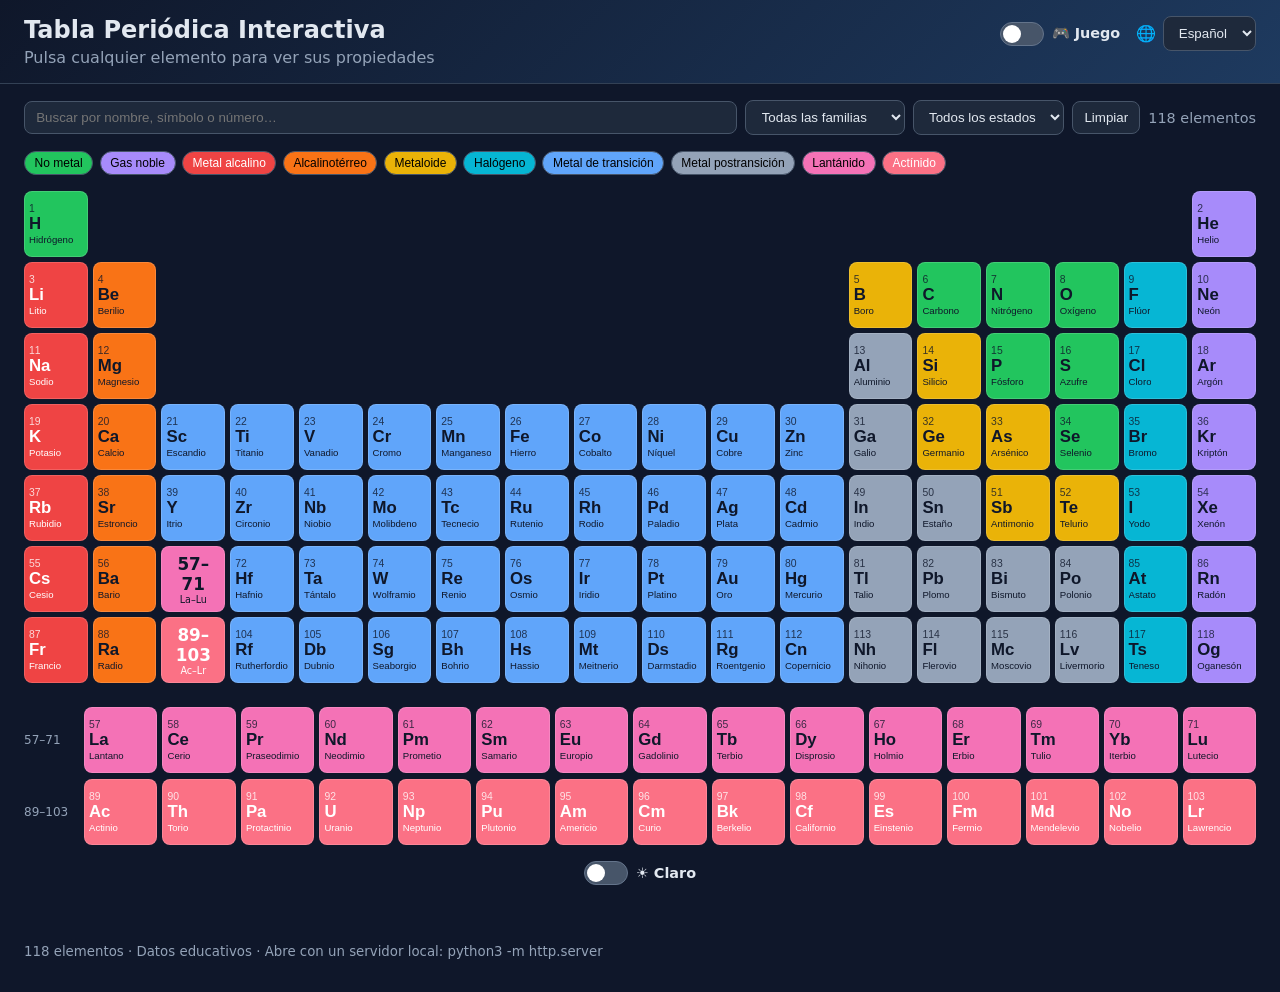
==== tabla-periodica-completa.html @ 47e5326b "feat: modo claro estilo Fisher, ficha de grupos 57-71/89-103 y comodines ocultos en juego" ====
<!DOCTYPE html>
<html lang="es">
<head>
  <meta charset="UTF-8" />
  <meta name="viewport" content="width=device-width, initial-scale=1.0" />
  <title data-i18n="title">Tabla Periódica Interactiva</title>
  <style>
:root {
  --fondo: #0f172a;
  --panel: #1e293b;
  --texto: #e2e8f0;
  --muted: #94a3b8;
  --acento: #38bdf8;
  --no-metal: #22c55e;
  --gas-noble: #a78bfa;
  --metal-alcalino: #ef4444;
  --alcalinoterreo: #f97316;
  --metaloide: #eab308;
  --halogeno: #06b6d4;
  --metal-transicion: #60a5fa;
  --metal-postransicion: #94a3b8;
  --lantanido: #f472b6;
  --actinido: #fb7185;
}
* { box-sizing: border-box; }
body {
  margin: 0; font-family: system-ui, -apple-system, Segoe UI, Roboto, sans-serif;
  background: var(--fondo); color: var(--texto); min-height: 100vh;
}
.topbar {
  display: flex; justify-content: space-between; align-items: flex-start;
  gap: 1rem; padding: 1rem 1.5rem;
  background: linear-gradient(135deg, #0f172a, #1e3a5f);
  border-bottom: 1px solid #334155; position: sticky; top: 0; z-index: 10;
}
.brand h1 { margin: 0; font-size: 1.5rem; }
.subtitle { margin: 0.25rem 0 0; color: var(--muted); }
.lang-wrap { display: flex; align-items: center; gap: 0.4rem; }
.lang-wrap select, .controls select, .controls input, .controls button {
  background: var(--panel); color: var(--texto);
  border: 1px solid #475569; border-radius: 8px; padding: 0.5rem 0.7rem;
}
.controls { display: flex; flex-wrap: wrap; gap: 0.5rem; padding: 1rem 1.5rem; align-items: center; }
.controls input { flex: 1; min-width: 200px; }
.controls button { cursor: pointer; }
.controls button:hover { border-color: var(--acento); }
.contador { color: var(--muted); font-size: 0.9rem; }
.leyenda { display: flex; flex-wrap: wrap; gap: 0.4rem; padding: 0 1.5rem; }
.chip {
  font-size: 0.75rem; padding: 0.25rem 0.6rem; border-radius: 999px;
  border: 1px solid #475569; cursor: pointer; background: var(--panel);
}
.chip.activo { outline: 2px solid var(--acento); }
main { padding: 1rem 1.5rem 2rem; }
.tabla {
  display: grid; grid-template-columns: repeat(18, minmax(52px, 1fr));
  gap: 5px; overflow-x: auto; padding-bottom: 0.5rem;
}
.elemento {
  border-radius: 8px; padding: 6px 4px; text-align: center; cursor: pointer;
  border: 1px solid rgba(255,255,255,0.15); min-height: 66px;
  display: flex; flex-direction: column; justify-content: center;
  transition: transform 0.12s, box-shadow 0.12s; color: #0f172a; font-weight: 600;
}
.elemento:hover, .elemento:focus { transform: scale(1.08); box-shadow: 0 0 0 2px var(--acento); z-index: 2; }
.elemento .num { font-size: 0.65rem; font-weight: 400; opacity: 0.8; }
.elemento .sim { font-size: 1.05rem; font-weight: 800; }
.elemento .nom { font-size: 0.6rem; font-weight: 500; white-space: nowrap; overflow: hidden; text-overflow: ellipsis; }
.elemento.seleccionado { outline: 3px solid #fff; }
.elemento.atenuado { opacity: 0.15; filter: grayscale(1); pointer-events: none; }
.fam-no-metal { background: var(--no-metal); }
.fam-gas-noble { background: var(--gas-noble); }
.fam-metal-alcalino { background: var(--metal-alcalino); color: #fff; }
.fam-alcalinoterreo { background: var(--alcalinoterreo); }
.fam-metaloide { background: var(--metaloide); }
.fam-halogeno { background: var(--halogeno); }
.fam-metal-transicion { background: var(--metal-transicion); }
.fam-metal-postransicion { background: var(--metal-postransicion); }
.fam-lantanido { background: var(--lantanido); }
.fam-actinido { background: var(--actinido); color: #fff; }
.bloque-f { margin-top: 1rem; display: grid; gap: 6px; }
.fila-f { display: flex; gap: 8px; align-items: stretch; }
.etiqueta-f { color: var(--muted); font-size: 0.75rem; width: 52px; display: flex; align-items: center; }
.fila-elementos { display: grid; grid-template-columns: repeat(15, minmax(52px, 1fr)); gap: 5px; flex: 1; }
.modal {
  position: fixed; inset: 0; background: rgba(2,6,23,0.7);
  display: flex; align-items: center; justify-content: center; padding: 1rem; z-index: 50;
}
.modal.oculto { display: none; }
.tarjeta-detalle {
  background: var(--panel); border: 1px solid #475569; border-radius: 16px;
  max-width: 480px; width: 100%; padding: 1.5rem; position: relative;
  animation: entrar 0.18s ease-out;
}
@keyframes entrar { from { transform: translateY(12px); opacity: 0; } }
.cerrar {
  position: absolute; top: 0.6rem; right: 0.6rem; background: transparent;
  border: none; color: var(--texto); font-size: 1.1rem; cursor: pointer;
}
.detalle-head { display: flex; gap: 1rem; align-items: center; }
.d-simbolo {
  font-size: 2.5rem; font-weight: 900; width: 90px; height: 90px;
  display: flex; align-items: center; justify-content: center;
  border-radius: 14px; background: var(--acento); color: #082f49;
}
.d-numero { color: var(--muted); }
.detalle-head h2 { margin: 0; }
.d-fam { margin: 0.2rem 0 0; color: var(--muted); font-size: 0.9rem; }
.detalle-lista { display: grid; grid-template-columns: 1fr 1fr; gap: 0.6rem; margin: 1rem 0 0; }
.detalle-lista > div { background: #0f172a; border-radius: 10px; padding: 0.6rem; }
.detalle-lista .ancho { grid-column: 1 / -1; }
.detalle-lista dt { font-size: 0.72rem; color: var(--muted); text-transform: uppercase; }
.detalle-lista dd { margin: 0.2rem 0 0; }
.d-cur { margin-top: 0.35rem; }
.d-wiki { display: inline-block; margin-top: 0.45rem; color: var(--acento); font-size: 0.9rem; }
footer { padding: 1rem 1.5rem 2rem; color: var(--muted); }
/* ===== MODO JUEGO ===== */
.oculto { display: none !important; }
.topbar-right { display: flex; align-items: center; gap: 1rem; }
.switch { display: inline-flex; align-items: center; gap: 0.5rem; cursor: pointer; user-select: none; }
.switch input { position: absolute; opacity: 0; width: 0; height: 0; }
.switch input:focus-visible + .slider { outline: 2px solid var(--acento); outline-offset: 2px; }
.slider { position: relative; width: 44px; height: 24px; border-radius: 999px; background: #475569; border: 1px solid #64748b; transition: background 0.2s; flex: none; }
.slider::before { content: ""; position: absolute; top: 2px; left: 2px; width: 18px; height: 18px; border-radius: 50%; background: #fff; transition: transform 0.2s; }
.switch input:checked + .slider { background: var(--acento); border-color: var(--acento); }
.switch input:checked + .slider::before { transform: translateX(20px); }
.switch-label { font-size: 0.9rem; font-weight: 600; }
.game-bar { display: flex; flex-wrap: wrap; gap: 0.6rem; align-items: center; padding: 0.7rem 1.5rem; background: #0b2540; border-bottom: 1px solid #334155; }
.game-bar button { background: var(--panel); color: var(--texto); border: 1px solid #475569; border-radius: 8px; padding: 0.5rem 0.8rem; cursor: pointer; }
.game-bar button:hover { border-color: var(--acento); }
.g-score { font-size: 0.9rem; background: var(--panel); border: 1px solid #334155; border-radius: 999px; padding: 0.25rem 0.7rem; }
body.game-on .controls, body.game-on .leyenda { display: none; }
.elemento.juego-oculto { background: var(--panel) !important; color: var(--muted) !important; border-style: dashed; }
.elemento.juego-oculto .sim { font-size: 1.3rem; color: var(--texto); }
.elemento.juego-oculto .nom { display: none; }
.elemento.acertada { outline: 3px solid #22c55e; }
.elemento.fallo { outline: 3px solid #ef4444; animation: shake 0.35s; }
@keyframes shake { 0%,100% { transform: translateX(0); } 25% { transform: translateX(-4px); } 75% { transform: translateX(4px); } }
.juego-zona { margin-top: 1rem; display: grid; gap: 0.6rem; }
.juego-pista { margin: 0; color: var(--texto); background: #0f172a; border-radius: 10px; padding: 0.6rem; font-size: 0.9rem; }
.juego-zona input { background: #0f172a; color: var(--texto); border: 1px solid #475569; border-radius: 8px; padding: 0.6rem 0.8rem; width: 100%; font-size: 1rem; }
.juego-zona input:focus { outline: 2px solid var(--acento); border-color: var(--acento); }
.juego-acciones { display: flex; gap: 0.5rem; }
.juego-acciones button { background: var(--acento); color: #082f49; font-weight: 700; border: none; border-radius: 8px; padding: 0.6rem 1rem; cursor: pointer; }
.juego-mensaje { margin: 0; min-height: 1.2em; font-size: 0.9rem; }
.juego-mensaje.ok { color: #22c55e; }
.juego-mensaje.ko { color: #ef4444; }
.grupo-zona { margin-top: 1rem; }
.grupo-zona button { background: var(--acento); color: #082f49; font-weight: 700; border: none; border-radius: 8px; padding: 0.6rem 1rem; cursor: pointer; width: 100%; }
/* ===== MODO CLARO (estilo Fisher) ===== */
.theme-row { display: flex; justify-content: center; padding: 1rem 0 0.5rem; }
body.light {
  --fondo: #f1f5f9;
  --panel: #ffffff;
  --texto: #0f172a;
  --muted: #64748b;
  --acento: #0284c7;
  --metal-alcalino: #dc2626;
  --actinido: #e11d48;
  --gas-noble: #8b5cf6;
}
body.light .topbar { background: linear-gradient(135deg, #ffffff, #e0f2fe); border-bottom-color: #cbd5e1; }
body.light .lang-wrap select, body.light .controls select, body.light .controls input, body.light .controls button { background: #fff; color: var(--texto); border-color: #cbd5e1; }
body.light .chip { background: #fff; border-color: #cbd5e1; color: var(--texto); }
body.light .elemento { border-color: rgba(15,23,42,0.2); }
body.light .elemento.seleccionado { outline-color: var(--acento); }
body.light .elemento.atenuado { opacity: 0.2; }
body.light .modal { background: rgba(15,23,42,0.45); }
body.light .tarjeta-detalle { background: #fff; border-color: #cbd5e1; }
body.light .cerrar { color: var(--texto); }
body.light .detalle-lista > div { background: #f8fafc; }
body.light .game-bar { background: #e0f2fe; border-bottom-color: #cbd5e1; }
body.light .game-bar button { background: #fff; color: var(--texto); border-color: #cbd5e1; }
body.light .g-score { background: #fff; border-color: #cbd5e1; }
body.light .juego-pista, body.light .juego-zona input { background: #f8fafc; color: var(--texto); border-color: #cbd5e1; }
body.light .elemento.juego-oculto { background: #fff !important; }
body.light .juego-acciones button, body.light .grupo-zona button { color: #fff; }
body.light footer { color: var(--muted); }
@media (max-width: 900px) {
  .tabla { grid-template-columns: repeat(18, 56px); }
  .fila-elementos { grid-template-columns: repeat(15, 56px); overflow-x: auto; }
  .detalle-lista { grid-template-columns: 1fr; }
}

</style>
</head>
<body>
  <header class="topbar">
    <div class="brand">
      <h1 data-i18n="title">Tabla Periódica Interactiva</h1>
      <p class="subtitle" data-i18n="subtitle">Pulsa cualquier elemento para ver sus propiedades</p>
    </div>
    <div class="topbar-right">
      <label class="switch">
        <input type="checkbox" id="modoJuego" aria-label="Modo juego / Game mode" />
        <span class="slider" aria-hidden="true"></span>
        <span class="switch-label" data-i18n="game">🎮 Juego</span>
      </label>
      <div class="lang-wrap">
        <label for="lang">🌐</label>
        <select id="lang" aria-label="Idioma / Language">
          <option value="es">Español</option>
          <option value="en">English</option>
        </select>
      </div>
    </div>
  </header>

  <section class="controls">
    <input id="buscador" type="search" data-i18n-ph="search" placeholder="Buscar por nombre, símbolo o número…" autocomplete="off" />
    <select id="filtroFamilia" aria-label="Familia"></select>
    <select id="filtroEstado" aria-label="Estado"></select>
    <button id="limpiar" data-i18n="clear">Limpiar</button>
    <span id="contador" class="contador"></span>
  </section>

  <section id="gameBar" class="game-bar oculto" aria-live="polite">
    <span id="gScore" class="g-score"></span>
    <span id="gIntentos" class="g-score"></span>
    <span id="gPrecision" class="g-score"></span>
    <button id="reiniciarJuego" data-i18n="restart">Reiniciar</button>
    <button id="revelarTodo" data-i18n="giveUp">Rendirse</button>
  </section>

  <section class="leyenda" id="leyenda"></section>

  <main>
    <div id="tabla" class="tabla" role="grid" aria-label="Tabla periódica"></div>
    <div class="bloque-f">
      <div class="fila-f"><span class="etiqueta-f">57–71</span><div id="lantanidos" class="fila-elementos"></div></div>
      <div class="fila-f"><span class="etiqueta-f">89–103</span><div id="actinidos" class="fila-elementos"></div></div>
    </div>
    <div class="theme-row">
      <label class="switch">
        <input type="checkbox" id="temaClaro" aria-label="Tema claro / Light theme" />
        <span class="slider" aria-hidden="true"></span>
        <span class="switch-label" data-i18n="theme">☀️ Claro</span>
      </label>
    </div>
  </main>

  <div id="modal" class="modal oculto" role="dialog" aria-modal="true">
    <div class="tarjeta-detalle">
      <button id="cerrar" class="cerrar" aria-label="Cerrar">✕</button>
      <div class="detalle-head">
        <div id="dSimbolo" class="d-simbolo">H</div>
        <div>
          <div id="dNumero" class="d-numero">1</div>
          <h2 id="dNombre">Hidrógeno</h2>
          <p id="dFamilia" class="d-fam">No metal</p>
        </div>
      </div>
      <dl class="detalle-lista" id="detalleLista">
        <div><dt data-i18n="masa">Masa atómica</dt><dd id="dMasa"></dd></div>
        <div><dt data-i18n="estado">Estado</dt><dd id="dEstado"></dd></div>
        <div><dt data-i18n="grupo">Grupo / Periodo</dt><dd id="dGrupo"></dd></div>
        <div class="ancho"><dt>💡 <span data-i18n="uso">Usos y curiosidades</span></dt><dd id="dUso"></dd><dd id="dCur" class="d-cur"></dd><a id="dWiki" class="d-wiki" target="_blank" rel="noopener">Wikipedia ↗</a></div>
      </dl>
      <div id="juegoZona" class="juego-zona oculto">
        <p id="juegoPista" class="juego-pista"></p>
        <input id="adivinanza" type="text" data-i18n-ph="guessPh" placeholder="Escribe símbolo o nombre…" autocomplete="off" />
        <div class="juego-acciones">
          <button id="comprobar" data-i18n="check">Comprobar</button>
        </div>
        <p id="mensajeJuego" class="juego-mensaje" aria-live="polite"></p>
      </div>
      <div id="grupoZona" class="grupo-zona oculto">
        <button id="verElementos" data-i18n="verElementos">Ver elementos ↓</button>
      </div>
    </div>
  </div>

  <footer>
    <small data-i18n="footer">118 elementos · Datos educativos · Abre con un servidor local: python3 -m http.server</small>
  </footer>

  <script>
const DATOS_EMBEBIDOS = [
  {
    "numero": 1,
    "simbolo": "H",
    "nombre_es": "Hidrógeno",
    "nombre_en": "Hydrogen",
    "masa": 1.008,
    "familia": "no-metal",
    "grupo": 1,
    "periodo": 1,
    "estado": "gas",
    "configuracion": "1s¹",
    "uso_es": "Combustible de cohetes y pilas de hidrógeno",
    "uso_en": "Rocket fuel and hydrogen batteries",
    "curiosidad_es": "El elemento más abundante del universo",
    "curiosidad_en": "The most abundant element in the universe"
  },
  {
    "numero": 2,
    "simbolo": "He",
    "nombre_es": "Helio",
    "nombre_en": "Helium",
    "masa": 4.0026,
    "familia": "gas-noble",
    "grupo": 18,
    "periodo": 1,
    "estado": "gas",
    "configuracion": "1s²",
    "uso_es": "Globos, resonancia magnética y refrigeración",
    "uso_en": "Balloons, MRI and cooling",
    "curiosidad_es": "No forma compuestos casi nunca y hace que la voz suene aguda",
    "curiosidad_en": "It almost never forms compounds and makes your voice squeaky"
  },
  {
    "numero": 3,
    "simbolo": "Li",
    "nombre_es": "Litio",
    "nombre_en": "Lithium",
    "masa": 6.94,
    "familia": "metal-alcalino",
    "grupo": 1,
    "periodo": 2,
    "estado": "solido",
    "configuracion": "[He] 2s¹",
    "uso_es": "Baterías recargables de móviles y portátiles",
    "uso_en": "Rechargeable batteries in phones and laptops",
    "curiosidad_es": "El metal más ligero: flota en aceite",
    "curiosidad_en": "The lightest metal: it floats in oil"
  },
  {
    "numero": 4,
    "simbolo": "Be",
    "nombre_es": "Berilio",
    "nombre_en": "Beryllium",
    "masa": 9.0122,
    "familia": "alcalinoterreo",
    "grupo": 2,
    "periodo": 2,
    "estado": "solido",
    "configuracion": "[He] 2s²",
    "uso_es": "Ventanas de rayos X y piezas aeroespaciales",
    "uso_en": "X-ray windows and aerospace parts",
    "curiosidad_es": "Es ligero pero muy rígido y tóxico",
    "curiosidad_en": "It is light but very stiff and toxic"
  },
  {
    "numero": 5,
    "simbolo": "B",
    "nombre_es": "Boro",
    "nombre_en": "Boron",
    "masa": 10.81,
    "familia": "metaloide",
    "grupo": 13,
    "periodo": 2,
    "estado": "solido",
    "configuracion": "[He] 2s² 2p¹",
    "uso_es": "Vidrio resistente al calor (pyrex) y detergentes",
    "uso_en": "Heat-resistant glass (pyrex) and detergents",
    "curiosidad_es": "Es esencial para las plantas en pequeñas dosis",
    "curiosidad_en": "It is essential for plants in small doses"
  },
  {
    "numero": 6,
    "simbolo": "C",
    "nombre_es": "Carbono",
    "nombre_en": "Carbon",
    "masa": 12.011,
    "familia": "no-metal",
    "grupo": 14,
    "periodo": 2,
    "estado": "solido",
    "configuracion": "[He] 2s² 2p²",
    "uso_es": "Base de la vida, diamantes y grafito",
    "uso_en": "Basis of life, diamonds and graphite",
    "curiosidad_es": "El diamante y el grafito son carbono puro",
    "curiosidad_en": "Diamond and graphite are pure carbon"
  },
  {
    "numero": 7,
    "simbolo": "N",
    "nombre_es": "Nitrógeno",
    "nombre_en": "Nitrogen",
    "masa": 14.007,
    "familia": "no-metal",
    "grupo": 15,
    "periodo": 2,
    "estado": "gas",
    "configuracion": "[He] 2s² 2p³",
    "uso_es": "Fertilizantes y atmósfera (78% del aire)",
    "uso_en": "Fertilizers and atmosphere (78% of air)",
    "curiosidad_es": "Los seres vivos lo necesitan para las proteínas",
    "curiosidad_en": "Living things need it for proteins"
  },
  {
    "numero": 8,
    "simbolo": "O",
    "nombre_es": "Oxígeno",
    "nombre_en": "Oxygen",
    "masa": 15.999,
    "familia": "no-metal",
    "grupo": 16,
    "periodo": 2,
    "estado": "gas",
    "configuracion": "[He] 2s² 2p⁴",
    "uso_es": "Respiración y hospitales",
    "uso_en": "Breathing and hospitals",
    "curiosidad_es": "Sin oxígeno no hay fuego ni respiración",
    "curiosidad_en": "Without oxygen there is no fire or breathing"
  },
  {
    "numero": 9,
    "simbolo": "F",
    "nombre_es": "Flúor",
    "nombre_en": "Fluorine",
    "masa": 18.998,
    "familia": "halogeno",
    "grupo": 17,
    "periodo": 2,
    "estado": "gas",
    "configuracion": "[He] 2s² 2p⁵",
    "uso_es": "Pasta de dientes y teflón",
    "uso_en": "Toothpaste and Teflon",
    "curiosidad_es": "El elemento más reactivo de todos",
    "curiosidad_en": "The most reactive element of all"
  },
  {
    "numero": 10,
    "simbolo": "Ne",
    "nombre_es": "Neón",
    "nombre_en": "Neon",
    "masa": 20.18,
    "familia": "gas-noble",
    "grupo": 18,
    "periodo": 2,
    "estado": "gas",
    "configuracion": "[He] 2s² 2p⁶",
    "uso_es": "Letreros luminosos de colores",
    "uso_en": "Colorful neon signs",
    "curiosidad_es": "Brilla rojo-anaranjado en tubos de descarga",
    "curiosidad_en": "It glows red-orange in discharge tubes"
  },
  {
    "numero": 11,
    "simbolo": "Na",
    "nombre_es": "Sodio",
    "nombre_en": "Sodium",
    "masa": 22.99,
    "familia": "metal-alcalino",
    "grupo": 1,
    "periodo": 3,
    "estado": "solido",
    "configuracion": "[Ne] 3s¹",
    "uso_es": "Sal de mesa y lámparas de calle",
    "uso_en": "Table salt and street lamps",
    "curiosidad_es": "Reacciona con violencia con el agua",
    "curiosidad_en": "It reacts violently with water"
  },
  {
    "numero": 12,
    "simbolo": "Mg",
    "nombre_es": "Magnesio",
    "nombre_en": "Magnesium",
    "masa": 24.305,
    "familia": "alcalinoterreo",
    "grupo": 2,
    "periodo": 3,
    "estado": "solido",
    "configuracion": "[Ne] 3s²",
    "uso_es": "Bengalas, bicicletas y clorofila",
    "uso_en": "Flares, bicycles and chlorophyll",
    "curiosidad_es": "Arde con una luz blanca muy brillante",
    "curiosidad_en": "It burns with a very bright white light"
  },
  {
    "numero": 13,
    "simbolo": "Al",
    "nombre_es": "Aluminio",
    "nombre_en": "Aluminium",
    "masa": 26.982,
    "familia": "metal-postransicion",
    "grupo": 13,
    "periodo": 3,
    "estado": "solido",
    "configuracion": "[Ne] 3s² 3p¹",
    "uso_es": "Latas, aviones y ventanas",
    "uso_en": "Cans, airplanes and windows",
    "curiosidad_es": "El metal más abundante en la corteza terrestre",
    "curiosidad_en": "The most abundant metal in Earth's crust"
  },
  {
    "numero": 14,
    "simbolo": "Si",
    "nombre_es": "Silicio",
    "nombre_en": "Silicon",
    "masa": 28.085,
    "familia": "metaloide",
    "grupo": 14,
    "periodo": 3,
    "estado": "solido",
    "configuracion": "[Ne] 3s² 3p²",
    "uso_es": "Chips, paneles solares y vidrio",
    "uso_en": "Chips, solar panels and glass",
    "curiosidad_es": "La arena de la playa es dióxido de silicio",
    "curiosidad_en": "Beach sand is silicon dioxide"
  },
  {
    "numero": 15,
    "simbolo": "P",
    "nombre_es": "Fósforo",
    "nombre_en": "Phosphorus",
    "masa": 30.974,
    "familia": "no-metal",
    "grupo": 15,
    "periodo": 3,
    "estado": "solido",
    "configuracion": "[Ne] 3s² 3p³",
    "uso_es": "Cerillas, fertilizantes y ADN",
    "uso_en": "Matches, fertilizers and DNA",
    "curiosidad_es": "Brilla en la oscuridad (fósforo blanco)",
    "curiosidad_en": "It glows in the dark (white phosphorus)"
  },
  {
    "numero": 16,
    "simbolo": "S",
    "nombre_es": "Azufre",
    "nombre_en": "Sulfur",
    "masa": 32.06,
    "familia": "no-metal",
    "grupo": 16,
    "periodo": 3,
    "estado": "solido",
    "configuracion": "[Ne] 3s² 3p⁴",
    "uso_es": "Pólvora, vulcanizar caucho",
    "uso_en": "Gunpowder, vulcanizing rubber",
    "curiosidad_es": "Huele a huevo podrido",
    "curiosidad_en": "It smells like rotten eggs"
  },
  {
    "numero": 17,
    "simbolo": "Cl",
    "nombre_es": "Cloro",
    "nombre_en": "Chlorine",
    "masa": 35.45,
    "familia": "halogeno",
    "grupo": 17,
    "periodo": 3,
    "estado": "gas",
    "configuracion": "[Ne] 3s² 3p⁵",
    "uso_es": "Desinfectar piscinas y agua potable",
    "uso_en": "Disinfecting pools and drinking water",
    "curiosidad_es": "Se usó como arma en la Primera Guerra Mundial",
    "curiosidad_en": "It was used as a weapon in WWI"
  },
  {
    "numero": 18,
    "simbolo": "Ar",
    "nombre_es": "Argón",
    "nombre_en": "Argon",
    "masa": 39.948,
    "familia": "gas-noble",
    "grupo": 18,
    "periodo": 3,
    "estado": "gas",
    "configuracion": "[Ne] 3s² 3p⁶",
    "uso_es": "Bombillas y soldadura",
    "uso_en": "Light bulbs and welding",
    "curiosidad_es": "El 1% del aire que respiras es argón",
    "curiosidad_en": "1% of the air you breathe is argon"
  },
  {
    "numero": 19,
    "simbolo": "K",
    "nombre_es": "Potasio",
    "nombre_en": "Potassium",
    "masa": 39.098,
    "familia": "metal-alcalino",
    "grupo": 1,
    "periodo": 4,
    "estado": "solido",
    "configuracion": "[Ar] 4s¹",
    "uso_es": "Fertilizantes y funcionamiento de nervios",
    "uso_en": "Fertilizers and nerve function",
    "curiosidad_es": "Tu cuerpo lo necesita para el corazón",
    "curiosidad_en": "Your body needs it for the heart"
  },
  {
    "numero": 20,
    "simbolo": "Ca",
    "nombre_es": "Calcio",
    "nombre_en": "Calcium",
    "masa": 40.078,
    "familia": "alcalinoterreo",
    "grupo": 2,
    "periodo": 4,
    "estado": "solido",
    "configuracion": "[Ar] 4s²",
    "uso_es": "Huesos, dientes y cemento",
    "uso_en": "Bones, teeth and cement",
    "curiosidad_es": "Tus huesos son sobre todo calcio",
    "curiosidad_en": "Your bones are mostly calcium"
  },
  {
    "numero": 21,
    "simbolo": "Sc",
    "nombre_es": "Escandio",
    "nombre_en": "Scandium",
    "masa": 44.956,
    "familia": "metal-transicion",
    "grupo": 3,
    "periodo": 4,
    "estado": "solido",
    "configuracion": "[Ar] 3d¹ 4s²",
    "uso_es": "Bicicletas y bates de béisbol",
    "uso_en": "Bicycles and baseball bats",
    "curiosidad_es": "Hace aleaciones muy ligeras y fuertes",
    "curiosidad_en": "It makes very light, strong alloys"
  },
  {
    "numero": 22,
    "simbolo": "Ti",
    "nombre_es": "Titanio",
    "nombre_en": "Titanium",
    "masa": 47.867,
    "familia": "metal-transicion",
    "grupo": 4,
    "periodo": 4,
    "estado": "solido",
    "configuracion": "[Ar] 3d² 4s²",
    "uso_es": "Aviones, implantes y prótesis",
    "uso_en": "Airplanes, implants and prostheses",
    "curiosidad_es": "Tan fuerte como el acero pero mucho más ligero",
    "curiosidad_en": "As strong as steel but much lighter"
  },
  {
    "numero": 23,
    "simbolo": "V",
    "nombre_es": "Vanadio",
    "nombre_en": "Vanadium",
    "masa": 50.942,
    "familia": "metal-transicion",
    "grupo": 5,
    "periodo": 4,
    "estado": "solido",
    "configuracion": "[Ar] 3d³ 4s²",
    "uso_es": "Herramientas y ejes de acero",
    "uso_en": "Tools and steel axles",
    "curiosidad_es": "Sus compuestos tienen muchos colores",
    "curiosidad_en": "Its compounds show many colors"
  },
  {
    "numero": 24,
    "simbolo": "Cr",
    "nombre_es": "Cromo",
    "nombre_en": "Chromium",
    "masa": 51.996,
    "familia": "metal-transicion",
    "grupo": 6,
    "periodo": 4,
    "estado": "solido",
    "configuracion": "[Ar] 3d⁵ 4s¹",
    "uso_es": "Acero inoxidable y cromados",
    "uso_en": "Stainless steel and chrome plating",
    "curiosidad_es": "Da el color rojo al rubí",
    "curiosidad_en": "It gives ruby its red color"
  },
  {
    "numero": 25,
    "simbolo": "Mn",
    "nombre_es": "Manganeso",
    "nombre_en": "Manganese",
    "masa": 54.938,
    "familia": "metal-transicion",
    "grupo": 7,
    "periodo": 4,
    "estado": "solido",
    "configuracion": "[Ar] 3d⁵ 4s²",
    "uso_es": "Acero y pilas alcalinas",
    "uso_en": "Steel and alkaline batteries",
    "curiosidad_es": "Esencial para fotosíntesis",
    "curiosidad_en": "Essential for photosynthesis"
  },
  {
    "numero": 26,
    "simbolo": "Fe",
    "nombre_es": "Hierro",
    "nombre_en": "Iron",
    "masa": 55.845,
    "familia": "metal-transicion",
    "grupo": 8,
    "periodo": 4,
    "estado": "solido",
    "configuracion": "[Ar] 3d⁶ 4s²",
    "uso_es": "Construcción, coches y sangre (hemoglobina)",
    "uso_en": "Construction, cars and blood (hemoglobin)",
    "curiosidad_es": "Tu sangre es roja por el hierro",
    "curiosidad_en": "Your blood is red because of iron"
  },
  {
    "numero": 27,
    "simbolo": "Co",
    "nombre_es": "Cobalto",
    "nombre_en": "Cobalt",
    "masa": 58.933,
    "familia": "metal-transicion",
    "grupo": 9,
    "periodo": 4,
    "estado": "solido",
    "configuracion": "[Ar] 3d⁷ 4s²",
    "uso_es": "Imanes, baterías y color azul",
    "uso_en": "Magnets, batteries and blue color",
    "curiosidad_es": "El vidrio azul contiene cobalto",
    "curiosidad_en": "Blue glass contains cobalt"
  },
  {
    "numero": 28,
    "simbolo": "Ni",
    "nombre_es": "Níquel",
    "nombre_en": "Nickel",
    "masa": 58.693,
    "familia": "metal-transicion",
    "grupo": 10,
    "periodo": 4,
    "estado": "solido",
    "configuracion": "[Ar] 3d⁸ 4s²",
    "uso_es": "Monedas y acero inoxidable",
    "uso_en": "Coins and stainless steel",
    "curiosidad_es": "Muchas monedas llevan níquel",
    "curiosidad_en": "Many coins contain nickel"
  },
  {
    "numero": 29,
    "simbolo": "Cu",
    "nombre_es": "Cobre",
    "nombre_en": "Copper",
    "masa": 63.546,
    "familia": "metal-transicion",
    "grupo": 11,
    "periodo": 4,
    "estado": "solido",
    "configuracion": "[Ar] 3d¹⁰ 4s¹",
    "uso_es": "Cables eléctricos y tuberías",
    "uso_en": "Electric wires and pipes",
    "curiosidad_es": "El mejor conductor doméstico de electricidad",
    "curiosidad_en": "The best household conductor of electricity"
  },
  {
    "numero": 30,
    "simbolo": "Zn",
    "nombre_es": "Zinc",
    "nombre_en": "Zinc",
    "masa": 65.38,
    "familia": "metal-transicion",
    "grupo": 12,
    "periodo": 4,
    "estado": "solido",
    "configuracion": "[Ar] 3d¹⁰ 4s²",
    "uso_es": "Galvanizar acero y cremas solares",
    "uso_en": "Galvanizing steel and sunscreens",
    "curiosidad_es": "Protege al hierro del óxido",
    "curiosidad_en": "It protects iron from rust"
  },
  {
    "numero": 31,
    "simbolo": "Ga",
    "nombre_es": "Galio",
    "nombre_en": "Gallium",
    "masa": 69.723,
    "familia": "metal-postransicion",
    "grupo": 13,
    "periodo": 4,
    "estado": "solido",
    "configuracion": "[Ar] 3d¹⁰ 4s² 4p¹",
    "uso_es": "LEDs y termómetros",
    "uso_en": "LEDs and thermometers",
    "curiosidad_es": "Se funde en tu mano (29,8 °C)",
    "curiosidad_en": "It melts in your hand (29.8 °C)"
  },
  {
    "numero": 32,
    "simbolo": "Ge",
    "nombre_es": "Germanio",
    "nombre_en": "Germanium",
    "masa": 72.63,
    "familia": "metaloide",
    "grupo": 14,
    "periodo": 4,
    "estado": "solido",
    "configuracion": "[Ar] 3d¹⁰ 4s² 4p²",
    "uso_es": "Fibra óptica y transistores",
    "uso_en": "Fiber optics and transistors",
    "curiosidad_es": "Clave en los primeros transistores",
    "curiosidad_en": "Key in the first transistors"
  },
  {
    "numero": 33,
    "simbolo": "As",
    "nombre_es": "Arsénico",
    "nombre_en": "Arsenic",
    "masa": 74.922,
    "familia": "metaloide",
    "grupo": 15,
    "periodo": 4,
    "estado": "solido",
    "configuracion": "[Ar] 3d¹⁰ 4s² 4p³",
    "uso_es": "Madera tratada y semiconductores",
    "uso_en": "Treated wood and semiconductors",
    "curiosidad_es": "Famoso veneno de novelas de misterio",
    "curiosidad_en": "Famous poison in mystery novels"
  },
  {
    "numero": 34,
    "simbolo": "Se",
    "nombre_es": "Selenio",
    "nombre_en": "Selenium",
    "masa": 78.971,
    "familia": "no-metal",
    "grupo": 16,
    "periodo": 4,
    "estado": "solido",
    "configuracion": "[Ar] 3d¹⁰ 4s² 4p⁴",
    "uso_es": "Paneles solares y champús",
    "uso_en": "Solar panels and shampoos",
    "curiosidad_es": "Conduce mejor con luz (fotoconductor)",
    "curiosidad_en": "It conducts better with light"
  },
  {
    "numero": 35,
    "simbolo": "Br",
    "nombre_es": "Bromo",
    "nombre_en": "Bromine",
    "masa": 79.904,
    "familia": "halogeno",
    "grupo": 17,
    "periodo": 4,
    "estado": "liquido",
    "configuracion": "[Ar] 3d¹⁰ 4s² 4p⁵",
    "uso_es": "Retardantes de llama y fotografía",
    "uso_en": "Flame retardants and photography",
    "curiosidad_es": "Uno de los dos elementos líquidos a temperatura ambiente",
    "curiosidad_en": "One of two liquid elements at room temperature"
  },
  {
    "numero": 36,
    "simbolo": "Kr",
    "nombre_es": "Kriptón",
    "nombre_en": "Krypton",
    "masa": 83.798,
    "familia": "gas-noble",
    "grupo": 18,
    "periodo": 4,
    "estado": "gas",
    "configuracion": "[Ar] 3d¹⁰ 4s² 4p⁶",
    "uso_es": "Focos fotográficos y láseres",
    "uso_en": "Photo flashes and lasers",
    "curiosidad_es": "Superman no es lo único con este nombre",
    "curiosidad_en": "Superman is not the only thing with this name"
  },
  {
    "numero": 37,
    "simbolo": "Rb",
    "nombre_es": "Rubidio",
    "nombre_en": "Rubidium",
    "masa": 85.468,
    "familia": "metal-alcalino",
    "grupo": 1,
    "periodo": 5,
    "estado": "solido",
    "configuracion": "[Kr] 5s¹",
    "uso_es": "Relojes atómicos e investigación",
    "uso_en": "Atomic clocks and research",
    "curiosidad_es": "Arde en contacto con el aire",
    "curiosidad_en": "It ignites in contact with air"
  },
  {
    "numero": 38,
    "simbolo": "Sr",
    "nombre_es": "Estroncio",
    "nombre_en": "Strontium",
    "masa": 87.62,
    "familia": "alcalinoterreo",
    "grupo": 2,
    "periodo": 5,
    "estado": "solido",
    "configuracion": "[Kr] 5s²",
    "uso_es": "Fuegos artificiales rojos",
    "uso_en": "Red fireworks",
    "curiosidad_es": "Da color rojo intenso a los fuegos artificiales",
    "curiosidad_en": "It gives fireworks an intense red color"
  },
  {
    "numero": 39,
    "simbolo": "Y",
    "nombre_es": "Itrio",
    "nombre_en": "Yttrium",
    "masa": 88.906,
    "familia": "metal-transicion",
    "grupo": 3,
    "periodo": 5,
    "estado": "solido",
    "configuracion": "[Kr] 4d¹ 5s²",
    "uso_es": "LEDs rojos y superconductores",
    "uso_en": "Red LEDs and superconductors",
    "curiosidad_es": "Las piedras YAG de láser lo contienen",
    "curiosidad_en": "Laser YAG crystals contain it"
  },
  {
    "numero": 40,
    "simbolo": "Zr",
    "nombre_es": "Circonio",
    "nombre_en": "Zirconium",
    "masa": 91.224,
    "familia": "metal-transicion",
    "grupo": 4,
    "periodo": 5,
    "estado": "solido",
    "configuracion": "[Kr] 4d² 5s²",
    "uso_es": "Joyas (circonita) y reactores",
    "uso_en": "Jewels (zirconia) and reactors",
    "curiosidad_es": "La circonita imita al diamante",
    "curiosidad_en": "Zirconia imitates diamond"
  },
  {
    "numero": 41,
    "simbolo": "Nb",
    "nombre_es": "Niobio",
    "nombre_en": "Niobium",
    "masa": 92.906,
    "familia": "metal-transicion",
    "grupo": 5,
    "periodo": 5,
    "estado": "solido",
    "configuracion": "[Kr] 4d⁴ 5s¹",
    "uso_es": "Imanes superconductores y joyería",
    "uso_en": "Superconducting magnets and jewelry",
    "curiosidad_es": "Se usa en aceleradores de partículas",
    "curiosidad_en": "Used in particle accelerators"
  },
  {
    "numero": 42,
    "simbolo": "Mo",
    "nombre_es": "Molibdeno",
    "nombre_en": "Molybdenum",
    "masa": 95.95,
    "familia": "metal-transicion",
    "grupo": 6,
    "periodo": 5,
    "estado": "solido",
    "configuracion": "[Kr] 4d⁵ 5s¹",
    "uso_es": "Acero resistente y enzimas",
    "uso_en": "Strong steel and enzymes",
    "curiosidad_es": "Las plantas lo necesitan para crecer",
    "curiosidad_en": "Plants need it to grow"
  },
  {
    "numero": 43,
    "simbolo": "Tc",
    "nombre_es": "Tecnecio",
    "nombre_en": "Technetium",
    "masa": 98,
    "familia": "metal-transicion",
    "grupo": 7,
    "periodo": 5,
    "estado": "solido",
    "configuracion": "[Kr] 4d⁵ 5s²",
    "uso_es": "Medicina nuclear (imágenes)",
    "uso_en": "Nuclear medicine (imaging)",
    "curiosidad_es": "Primer elemento creado artificialmente",
    "curiosidad_en": "First artificially made element"
  },
  {
    "numero": 44,
    "simbolo": "Ru",
    "nombre_es": "Rutenio",
    "nombre_en": "Ruthenium",
    "masa": 101.07,
    "familia": "metal-transicion",
    "grupo": 8,
    "periodo": 5,
    "estado": "solido",
    "configuracion": "[Kr] 4d⁷ 5s¹",
    "uso_es": "Contactos eléctricos y plumas",
    "uso_en": "Electric contacts and pens",
    "curiosidad_es": "Endurece el platino",
    "curiosidad_en": "It hardens platinum"
  },
  {
    "numero": 45,
    "simbolo": "Rh",
    "nombre_es": "Rodio",
    "nombre_en": "Rhodium",
    "masa": 102.91,
    "familia": "metal-transicion",
    "grupo": 9,
    "periodo": 5,
    "estado": "solido",
    "configuracion": "[Kr] 4d⁸ 5s¹",
    "uso_es": "Catalizadores de coches",
    "uso_en": "Car catalytic converters",
    "curiosidad_es": "Uno de los metales más caros",
    "curiosidad_en": "One of the most expensive metals"
  },
  {
    "numero": 46,
    "simbolo": "Pd",
    "nombre_es": "Paladio",
    "nombre_en": "Palladium",
    "masa": 106.42,
    "familia": "metal-transicion",
    "grupo": 10,
    "periodo": 5,
    "estado": "solido",
    "configuracion": "[Kr] 4d¹⁰",
    "uso_es": "Catalizadores y joyería",
    "uso_en": "Catalysts and jewelry",
    "curiosidad_es": "Absorbe mucho hidrógeno",
    "curiosidad_en": "It absorbs lots of hydrogen"
  },
  {
    "numero": 47,
    "simbolo": "Ag",
    "nombre_es": "Plata",
    "nombre_en": "Silver",
    "masa": 107.87,
    "familia": "metal-transicion",
    "grupo": 11,
    "periodo": 5,
    "estado": "solido",
    "configuracion": "[Kr] 4d¹⁰ 5s¹",
    "uso_es": "Joyas, monedas y fotografía",
    "uso_en": "Jewelry, coins and photography",
    "curiosidad_es": "El mejor conductor eléctrico conocido",
    "curiosidad_en": "The best known electric conductor"
  },
  {
    "numero": 48,
    "simbolo": "Cd",
    "nombre_es": "Cadmio",
    "nombre_en": "Cadmium",
    "masa": 112.41,
    "familia": "metal-transicion",
    "grupo": 12,
    "periodo": 5,
    "estado": "solido",
    "configuracion": "[Kr] 4d¹⁰ 5s²",
    "uso_es": "Pilas Ni-Cd y pigmentos",
    "uso_en": "Ni-Cd batteries and pigments",
    "curiosidad_es": "Tóxico: ya casi no se usa en juguetes",
    "curiosidad_en": "Toxic: barely used in toys now"
  },
  {
    "numero": 49,
    "simbolo": "In",
    "nombre_es": "Indio",
    "nombre_en": "Indium",
    "masa": 114.82,
    "familia": "metal-postransicion",
    "grupo": 13,
    "periodo": 5,
    "estado": "solido",
    "configuracion": "[Kr] 4d¹⁰ 5s² 5p¹",
    "uso_es": "Pantallas táctiles (ITO)",
    "uso_en": "Touch screens (ITO)",
    "curiosidad_es": "Tan blando que se corta con cuchillo",
    "curiosidad_en": "So soft it cuts with a knife"
  },
  {
    "numero": 50,
    "simbolo": "Sn",
    "nombre_es": "Estaño",
    "nombre_en": "Tin",
    "masa": 118.71,
    "familia": "metal-postransicion",
    "grupo": 14,
    "periodo": 5,
    "estado": "solido",
    "configuracion": "[Kr] 4d¹⁰ 5s² 5p²",
    "uso_es": "Latas de conserva y soldadura",
    "uso_en": "Cans and solder",
    "curiosidad_es": "La Edad del Bronce lo hizo famoso",
    "curiosidad_en": "The Bronze Age made it famous"
  },
  {
    "numero": 51,
    "simbolo": "Sb",
    "nombre_es": "Antimonio",
    "nombre_en": "Antimony",
    "masa": 121.76,
    "familia": "metaloide",
    "grupo": 15,
    "periodo": 5,
    "estado": "solido",
    "configuracion": "[Kr] 4d¹⁰ 5s² 5p³",
    "uso_es": "Cerillas y semiconductores",
    "uso_en": "Matches and semiconductors",
    "curiosidad_es": "Los egipcios lo usaban como maquillaje",
    "curiosidad_en": "Egyptians used it as makeup"
  },
  {
    "numero": 52,
    "simbolo": "Te",
    "nombre_es": "Telurio",
    "nombre_en": "Tellurium",
    "masa": 127.6,
    "familia": "metaloide",
    "grupo": 16,
    "periodo": 5,
    "estado": "solido",
    "configuracion": "[Kr] 4d¹⁰ 5s² 5p⁴",
    "uso_es": "Paneles solares y DVDs",
    "uso_en": "Solar panels and DVDs",
    "curiosidad_es": "Muy raro en la Tierra",
    "curiosidad_en": "Very rare on Earth"
  },
  {
    "numero": 53,
    "simbolo": "I",
    "nombre_es": "Yodo",
    "nombre_en": "Iodine",
    "masa": 126.9,
    "familia": "halogeno",
    "grupo": 17,
    "periodo": 5,
    "estado": "solido",
    "configuracion": "[Kr] 4d¹⁰ 5s² 5p⁵",
    "uso_es": "Desinfectante y tiroides",
    "uso_en": "Disinfectant and thyroid",
    "curiosidad_es": "Tu tiroides lo necesita",
    "curiosidad_en": "Your thyroid needs it"
  },
  {
    "numero": 54,
    "simbolo": "Xe",
    "nombre_es": "Xenón",
    "nombre_en": "Xenon",
    "masa": 131.29,
    "familia": "gas-noble",
    "grupo": 18,
    "periodo": 5,
    "estado": "gas",
    "configuracion": "[Kr] 4d¹⁰ 5s² 5p⁶",
    "uso_es": "Faros de coche y anestesia",
    "uso_en": "Car headlights and anesthesia",
    "curiosidad_es": "Se usa como anestésico",
    "curiosidad_en": "Used as an anesthetic"
  },
  {
    "numero": 55,
    "simbolo": "Cs",
    "nombre_es": "Cesio",
    "nombre_en": "Cesium",
    "masa": 132.91,
    "familia": "metal-alcalino",
    "grupo": 1,
    "periodo": 6,
    "estado": "solido",
    "configuracion": "[Xe] 6s¹",
    "uso_es": "Relojes atómicos",
    "uso_en": "Atomic clocks",
    "curiosidad_es": "Define el segundo oficial",
    "curiosidad_en": "It defines the official second"
  },
  {
    "numero": 56,
    "simbolo": "Ba",
    "nombre_es": "Bario",
    "nombre_en": "Barium",
    "masa": 137.33,
    "familia": "alcalinoterreo",
    "grupo": 2,
    "periodo": 6,
    "estado": "solido",
    "configuracion": "[Xe] 6s²",
    "uso_es": "Fuegos verdes y radiografías",
    "uso_en": "Green fireworks and X-rays",
    "curiosidad_es": "Da color verde a los fuegos artificiales",
    "curiosidad_en": "It gives fireworks green color"
  },
  {
    "numero": 57,
    "simbolo": "La",
    "nombre_es": "Lantano",
    "nombre_en": "Lanthanum",
    "masa": 138.91,
    "familia": "lantanido",
    "grupo": 3,
    "periodo": 6,
    "estado": "solido",
    "configuracion": "[Xe] 5d¹ 6s²",
    "uso_es": "Baterías híbridas y lentes",
    "uso_en": "Hybrid batteries and lenses",
    "curiosidad_es": "Presta su nombre a los lantánidos",
    "curiosidad_en": "It names the lanthanides"
  },
  {
    "numero": 58,
    "simbolo": "Ce",
    "nombre_es": "Cerio",
    "nombre_en": "Cerium",
    "masa": 140.12,
    "familia": "lantanido",
    "grupo": 3,
    "periodo": 6,
    "estado": "solido",
    "configuracion": "[Xe] 4f¹ 5d¹ 6s²",
    "uso_es": "Mecheros (piedras de encendedor)",
    "uso_en": "Lighters (flints)",
    "curiosidad_es": "El más abundante de las tierras raras",
    "curiosidad_en": "The most abundant rare earth"
  },
  {
    "numero": 59,
    "simbolo": "Pr",
    "nombre_es": "Praseodimio",
    "nombre_en": "Praseodymium",
    "masa": 140.91,
    "familia": "lantanido",
    "grupo": 3,
    "periodo": 6,
    "estado": "solido",
    "configuracion": "[Xe] 4f³ 6s²",
    "uso_es": "Imanes potentes y gafas",
    "uso_en": "Strong magnets and glasses",
    "curiosidad_es": "Forma imanes muy potentes con neodimio",
    "curiosidad_en": "Forms very strong magnets with neodymium"
  },
  {
    "numero": 60,
    "simbolo": "Nd",
    "nombre_es": "Neodimio",
    "nombre_en": "Neodymium",
    "masa": 144.24,
    "familia": "lantanido",
    "grupo": 3,
    "periodo": 6,
    "estado": "solido",
    "configuracion": "[Xe] 4f⁴ 6s²",
    "uso_es": "Imanes de auriculares y motores",
    "uso_en": "Headphone magnets and motors",
    "curiosidad_es": "Los imanes más fuertes del mundo",
    "curiosidad_en": "The strongest magnets in the world"
  },
  {
    "numero": 61,
    "simbolo": "Pm",
    "nombre_es": "Prometio",
    "nombre_en": "Promethium",
    "masa": 145,
    "familia": "lantanido",
    "grupo": 3,
    "periodo": 6,
    "estado": "solido",
    "configuracion": "[Xe] 4f⁵ 6s²",
    "uso_es": "Pintura luminosa (antes)",
    "uso_en": "Glow paint (in the past)",
    "curiosidad_es": "Es radiactivo y brilla",
    "curiosidad_en": "It is radioactive and glows"
  },
  {
    "numero": 62,
    "simbolo": "Sm",
    "nombre_es": "Samario",
    "nombre_en": "Samarium",
    "masa": 150.36,
    "familia": "lantanido",
    "grupo": 3,
    "periodo": 6,
    "estado": "solido",
    "configuracion": "[Xe] 4f⁶ 6s²",
    "uso_es": "Imanes de alta temperatura",
    "uso_en": "High-temperature magnets",
    "curiosidad_es": "Funciona en motores muy calientes",
    "curiosidad_en": "Works in very hot engines"
  },
  {
    "numero": 63,
    "simbolo": "Eu",
    "nombre_es": "Europio",
    "nombre_en": "Europium",
    "masa": 151.96,
    "familia": "lantanido",
    "grupo": 3,
    "periodo": 6,
    "estado": "solido",
    "configuracion": "[Xe] 4f⁷ 6s²",
    "uso_es": "Billetes anti-falsificación",
    "uso_en": "Anti-counterfeit banknotes",
    "curiosidad_es": "Hace brillar los billetes en UV",
    "curiosidad_en": "Makes banknotes glow under UV"
  },
  {
    "numero": 64,
    "simbolo": "Gd",
    "nombre_es": "Gadolinio",
    "nombre_en": "Gadolinium",
    "masa": 157.25,
    "familia": "lantanido",
    "grupo": 3,
    "periodo": 6,
    "estado": "solido",
    "configuracion": "[Xe] 4f⁷ 5d¹ 6s²",
    "uso_es": "Resonancias magnéticas",
    "uso_en": "MRI scans",
    "curiosidad_es": "El más magnético a baja temperatura",
    "curiosidad_en": "Most magnetic at low temperature"
  },
  {
    "numero": 65,
    "simbolo": "Tb",
    "nombre_es": "Terbio",
    "nombre_en": "Terbium",
    "masa": 158.93,
    "familia": "lantanido",
    "grupo": 3,
    "periodo": 6,
    "estado": "solido",
    "configuracion": "[Xe] 4f⁹ 6s²",
    "uso_es": "Luces verdes y altavoces",
    "uso_en": "Green lights and speakers",
    "curiosidad_es": "Da color verde a las lámparas",
    "curiosidad_en": "Gives lamps green color"
  },
  {
    "numero": 66,
    "simbolo": "Dy",
    "nombre_es": "Disprosio",
    "nombre_en": "Dysprosium",
    "masa": 162.5,
    "familia": "lantanido",
    "grupo": 3,
    "periodo": 6,
    "estado": "solido",
    "configuracion": "[Xe] 4f¹⁰ 6s²",
    "uso_es": "Motores eléctricos",
    "uso_en": "Electric motors",
    "curiosidad_es": "Su nombre significa difícil de conseguir",
    "curiosidad_en": "Its name means hard to get"
  },
  {
    "numero": 67,
    "simbolo": "Ho",
    "nombre_es": "Holmio",
    "nombre_en": "Holmium",
    "masa": 164.93,
    "familia": "lantanido",
    "grupo": 3,
    "periodo": 6,
    "estado": "solido",
    "configuracion": "[Xe] 4f¹¹ 6s²",
    "uso_es": "Láseres médicos e imanes",
    "uso_en": "Medical lasers and magnets",
    "curiosidad_es": "El más magnético que existe",
    "curiosidad_en": "The most magnetic of all"
  },
  {
    "numero": 68,
    "simbolo": "Er",
    "nombre_es": "Erbio",
    "nombre_en": "Erbium",
    "masa": 167.26,
    "familia": "lantanido",
    "grupo": 3,
    "periodo": 6,
    "estado": "solido",
    "configuracion": "[Xe] 4f¹² 6s²",
    "uso_es": "Fibra óptica de internet",
    "uso_en": "Internet fiber optics",
    "curiosidad_es": "Amplifica internet por fibra",
    "curiosidad_en": "It boosts fiber internet"
  },
  {
    "numero": 69,
    "simbolo": "Tm",
    "nombre_es": "Tulio",
    "nombre_en": "Thulium",
    "masa": 168.93,
    "familia": "lantanido",
    "grupo": 3,
    "periodo": 6,
    "estado": "solido",
    "configuracion": "[Xe] 4f¹³ 6s²",
    "uso_es": "Láseres portátiles",
    "uso_en": "Portable lasers",
    "curiosidad_es": "Una de las tierras raras más escasas",
    "curiosidad_en": "One of the scarcest rare earths"
  },
  {
    "numero": 70,
    "simbolo": "Yb",
    "nombre_es": "Iterbio",
    "nombre_en": "Ytterbium",
    "masa": 173.05,
    "familia": "lantanido",
    "grupo": 3,
    "periodo": 6,
    "estado": "solido",
    "configuracion": "[Xe] 4f¹⁴ 6s²",
    "uso_es": "Láseres y relojes atómicos",
    "uso_en": "Lasers and atomic clocks",
    "curiosidad_es": "Se usa en relojes ultra precisos",
    "curiosidad_en": "Used in ultra-precise clocks"
  },
  {
    "numero": 71,
    "simbolo": "Lu",
    "nombre_es": "Lutecio",
    "nombre_en": "Lutetium",
    "masa": 174.97,
    "familia": "lantanido",
    "grupo": 3,
    "periodo": 6,
    "estado": "solido",
    "configuracion": "[Xe] 4f¹⁴ 5d¹ 6s²",
    "uso_es": "Medicina contra el cáncer",
    "uso_en": "Cancer medicine",
    "curiosidad_es": "El más denso de los lantánidos",
    "curiosidad_en": "The densest lanthanide"
  },
  {
    "numero": 72,
    "simbolo": "Hf",
    "nombre_es": "Hafnio",
    "nombre_en": "Hafnium",
    "masa": 178.49,
    "familia": "metal-transicion",
    "grupo": 4,
    "periodo": 6,
    "estado": "solido",
    "configuracion": "[Xe] 4f¹⁴ 5d² 6s²",
    "uso_es": "Barras de reactores y chips",
    "uso_en": "Reactor rods and chips",
    "curiosidad_es": "Absorbe neutrones en reactores",
    "curiosidad_en": "It absorbs neutrons in reactors"
  },
  {
    "numero": 73,
    "simbolo": "Ta",
    "nombre_es": "Tántalo",
    "nombre_en": "Tantalum",
    "masa": 180.95,
    "familia": "metal-transicion",
    "grupo": 5,
    "periodo": 6,
    "estado": "solido",
    "configuracion": "[Xe] 4f¹⁴ 5d³ 6s²",
    "uso_es": "Condensadores de móviles",
    "uso_en": "Phone capacitors",
    "curiosidad_es": "Tu móvil tiene un poco de tántalo",
    "curiosidad_en": "Your phone has a bit of tantalum"
  },
  {
    "numero": 74,
    "simbolo": "W",
    "nombre_es": "Wolframio",
    "nombre_en": "Tungsten",
    "masa": 183.84,
    "familia": "metal-transicion",
    "grupo": 6,
    "periodo": 6,
    "estado": "solido",
    "configuracion": "[Xe] 4f¹⁴ 5d⁴ 6s²",
    "uso_es": "Filamentos y brocas",
    "uso_en": "Filaments and drills",
    "curiosidad_es": "El metal con mayor punto de fusión",
    "curiosidad_en": "The metal with highest melting point"
  },
  {
    "numero": 75,
    "simbolo": "Re",
    "nombre_es": "Renio",
    "nombre_en": "Rhenium",
    "masa": 186.21,
    "familia": "metal-transicion",
    "grupo": 7,
    "periodo": 6,
    "estado": "solido",
    "configuracion": "[Xe] 4f¹⁴ 5d⁵ 6s²",
    "uso_es": "Motores de avión",
    "uso_en": "Jet engines",
    "curiosidad_es": "Uno de los elementos más raros",
    "curiosidad_en": "One of the rarest elements"
  },
  {
    "numero": 76,
    "simbolo": "Os",
    "nombre_es": "Osmio",
    "nombre_en": "Osmium",
    "masa": 190.23,
    "familia": "metal-transicion",
    "grupo": 8,
    "periodo": 6,
    "estado": "solido",
    "configuracion": "[Xe] 4f¹⁴ 5d⁶ 6s²",
    "uso_es": "Plumas estilográficas",
    "uso_en": "Fountain pens",
    "curiosidad_es": "El elemento natural más denso",
    "curiosidad_en": "The densest natural element"
  },
  {
    "numero": 77,
    "simbolo": "Ir",
    "nombre_es": "Iridio",
    "nombre_en": "Iridium",
    "masa": 192.22,
    "familia": "metal-transicion",
    "grupo": 9,
    "periodo": 6,
    "estado": "solido",
    "configuracion": "[Xe] 4f¹⁴ 5d⁷ 6s²",
    "uso_es": "Bujías y crisoles",
    "uso_en": "Spark plugs and crucibles",
    "curiosidad_es": "Llegó en el meteorito de los dinosaurios",
    "curiosidad_en": "It came in the dinosaur meteorite"
  },
  {
    "numero": 78,
    "simbolo": "Pt",
    "nombre_es": "Platino",
    "nombre_en": "Platinum",
    "masa": 195.08,
    "familia": "metal-transicion",
    "grupo": 10,
    "periodo": 6,
    "estado": "solido",
    "configuracion": "[Xe] 4f¹⁴ 5d⁹ 6s¹",
    "uso_es": "Joyas y catalizadores",
    "uso_en": "Jewelry and catalysts",
    "curiosidad_es": "Más valioso que el oro a veces",
    "curiosidad_en": "Sometimes more valuable than gold"
  },
  {
    "numero": 79,
    "simbolo": "Au",
    "nombre_es": "Oro",
    "nombre_en": "Gold",
    "masa": 196.97,
    "familia": "metal-transicion",
    "grupo": 11,
    "periodo": 6,
    "estado": "solido",
    "configuracion": "[Xe] 4f¹⁴ 5d¹⁰ 6s¹",
    "uso_es": "Joyas, monedas y electrónica",
    "uso_en": "Jewelry, coins and electronics",
    "curiosidad_es": "Nunca se oxida",
    "curiosidad_en": "It never rusts"
  },
  {
    "numero": 80,
    "simbolo": "Hg",
    "nombre_es": "Mercurio",
    "nombre_en": "Mercury",
    "masa": 200.59,
    "familia": "metal-transicion",
    "grupo": 12,
    "periodo": 6,
    "estado": "liquido",
    "configuracion": "[Xe] 4f¹⁴ 5d¹⁰ 6s²",
    "uso_es": "Termómetros antiguos",
    "uso_en": "Old thermometers",
    "curiosidad_es": "Líquido y muy tóxico",
    "curiosidad_en": "Liquid and very toxic"
  },
  {
    "numero": 81,
    "simbolo": "Tl",
    "nombre_es": "Talio",
    "nombre_en": "Thallium",
    "masa": 204.38,
    "familia": "metal-postransicion",
    "grupo": 13,
    "periodo": 6,
    "estado": "solido",
    "configuracion": "[Xe] 4f¹⁴ 5d¹⁰ 6s² 6p¹",
    "uso_es": "Electrónica (poco uso)",
    "uso_en": "Electronics (rare use)",
    "curiosidad_es": "Extremadamente venenoso",
    "curiosidad_en": "Extremely poisonous"
  },
  {
    "numero": 82,
    "simbolo": "Pb",
    "nombre_es": "Plomo",
    "nombre_en": "Lead",
    "masa": 207.2,
    "familia": "metal-postransicion",
    "grupo": 14,
    "periodo": 6,
    "estado": "solido",
    "configuracion": "[Xe] 4f¹⁴ 5d¹⁰ 6s² 6p²",
    "uso_es": "Baterías de coche",
    "uso_en": "Car batteries",
    "curiosidad_es": "Los romanos lo usaban en tuberías",
    "curiosidad_en": "Romans used it in pipes"
  },
  {
    "numero": 83,
    "simbolo": "Bi",
    "nombre_es": "Bismuto",
    "nombre_en": "Bismuth",
    "masa": 208.98,
    "familia": "metal-postransicion",
    "grupo": 15,
    "periodo": 6,
    "estado": "solido",
    "configuracion": "[Xe] 4f¹⁴ 5d¹⁰ 6s² 6p³",
    "uso_es": "Medicinas estomacales",
    "uso_en": "Stomach medicines",
    "curiosidad_es": "Forma cristales de colores",
    "curiosidad_en": "It forms colorful crystals"
  },
  {
    "numero": 84,
    "simbolo": "Po",
    "nombre_es": "Polonio",
    "nombre_en": "Polonium",
    "masa": 209,
    "familia": "metal-postransicion",
    "grupo": 16,
    "periodo": 6,
    "estado": "solido",
    "configuracion": "[Xe] 4f¹⁴ 5d¹⁰ 6s² 6p⁴",
    "uso_es": "Investigación espacial",
    "uso_en": "Space research",
    "curiosidad_es": "Descubierto por Marie Curie",
    "curiosidad_en": "Discovered by Marie Curie"
  },
  {
    "numero": 85,
    "simbolo": "At",
    "nombre_es": "Astato",
    "nombre_en": "Astatine",
    "masa": 210,
    "familia": "halogeno",
    "grupo": 17,
    "periodo": 6,
    "estado": "solido",
    "configuracion": "[Xe] 4f¹⁴ 5d¹⁰ 6s² 6p⁵",
    "uso_es": "Investigación médica",
    "uso_en": "Medical research",
    "curiosidad_es": "El elemento natural más raro",
    "curiosidad_en": "The rarest natural element"
  },
  {
    "numero": 86,
    "simbolo": "Rn",
    "nombre_es": "Radón",
    "nombre_en": "Radon",
    "masa": 222,
    "familia": "gas-noble",
    "grupo": 18,
    "periodo": 6,
    "estado": "gas",
    "configuracion": "[Xe] 4f¹⁴ 5d¹⁰ 6s² 6p⁶",
    "uso_es": "Casi sin usos (peligroso)",
    "uso_en": "Almost no uses (dangerous)",
    "curiosidad_es": "Gas radiactivo en sótanos",
    "curiosidad_en": "Radioactive gas in basements"
  },
  {
    "numero": 87,
    "simbolo": "Fr",
    "nombre_es": "Francio",
    "nombre_en": "Francium",
    "masa": 223,
    "familia": "metal-alcalino",
    "grupo": 1,
    "periodo": 7,
    "estado": "solido",
    "configuracion": "[Rn] 7s¹",
    "uso_es": "Solo investigación",
    "uso_en": "Research only",
    "curiosidad_es": "Muy raro y radiactivo",
    "curiosidad_en": "Very rare and radioactive"
  },
  {
    "numero": 88,
    "simbolo": "Ra",
    "nombre_es": "Radio",
    "nombre_en": "Radium",
    "masa": 226,
    "familia": "alcalinoterreo",
    "grupo": 2,
    "periodo": 7,
    "estado": "solido",
    "configuracion": "[Rn] 7s²",
    "uso_es": "Antes relojes luminosos",
    "uso_en": "Once glow clocks",
    "curiosidad_es": "Marie Curie lo descubrió",
    "curiosidad_en": "Marie Curie discovered it"
  },
  {
    "numero": 89,
    "simbolo": "Ac",
    "nombre_es": "Actinio",
    "nombre_en": "Actinium",
    "masa": 227,
    "familia": "actinido",
    "grupo": 3,
    "periodo": 7,
    "estado": "solido",
    "configuracion": "[Rn] 6d¹ 7s²",
    "uso_es": "Medicina e investigación",
    "uso_en": "Medicine and research",
    "curiosidad_es": "Brilla en la oscuridad",
    "curiosidad_en": "It glows in the dark"
  },
  {
    "numero": 90,
    "simbolo": "Th",
    "nombre_es": "Torio",
    "nombre_en": "Thorium",
    "masa": 232.04,
    "familia": "actinido",
    "grupo": 3,
    "periodo": 7,
    "estado": "solido",
    "configuracion": "[Rn] 6d² 7s²",
    "uso_es": "Posible combustible nuclear",
    "uso_en": "Possible nuclear fuel",
    "curiosidad_es": "Podría ser energía del futuro",
    "curiosidad_en": "It could be future energy"
  },
  {
    "numero": 91,
    "simbolo": "Pa",
    "nombre_es": "Protactinio",
    "nombre_en": "Protactinium",
    "masa": 231.04,
    "familia": "actinido",
    "grupo": 3,
    "periodo": 7,
    "estado": "solido",
    "configuracion": "[Rn] 5f² 6d¹ 7s²",
    "uso_es": "Solo investigación",
    "uso_en": "Research only",
    "curiosidad_es": "Raro y muy radiactivo",
    "curiosidad_en": "Rare and very radioactive"
  },
  {
    "numero": 92,
    "simbolo": "U",
    "nombre_es": "Uranio",
    "nombre_en": "Uranium",
    "masa": 238.03,
    "familia": "actinido",
    "grupo": 3,
    "periodo": 7,
    "estado": "solido",
    "configuracion": "[Rn] 5f³ 6d¹ 7s²",
    "uso_es": "Energía nuclear",
    "uso_en": "Nuclear energy",
    "curiosidad_es": "Alimenta centrales nucleares",
    "curiosidad_en": "It powers nuclear plants"
  },
  {
    "numero": 93,
    "simbolo": "Np",
    "nombre_es": "Neptunio",
    "nombre_en": "Neptunium",
    "masa": 237,
    "familia": "actinido",
    "grupo": 3,
    "periodo": 7,
    "estado": "solido",
    "configuracion": "[Rn] 5f⁴ 6d¹ 7s²",
    "uso_es": "Detectores e investigación",
    "uso_en": "Detectors and research",
    "curiosidad_es": "Nombrado por el planeta Neptuno",
    "curiosidad_en": "Named after planet Neptune"
  },
  {
    "numero": 94,
    "simbolo": "Pu",
    "nombre_es": "Plutonio",
    "nombre_en": "Plutonium",
    "masa": 244,
    "familia": "actinido",
    "grupo": 3,
    "periodo": 7,
    "estado": "solido",
    "configuracion": "[Rn] 5f⁶ 7s²",
    "uso_es": "Energía espacial (sondas)",
    "uso_en": "Space energy (probes)",
    "curiosidad_es": "Las sondas Voyager lo usan",
    "curiosidad_en": "Voyager probes use it"
  },
  {
    "numero": 95,
    "simbolo": "Am",
    "nombre_es": "Americio",
    "nombre_en": "Americium",
    "masa": 243,
    "familia": "actinido",
    "grupo": 3,
    "periodo": 7,
    "estado": "solido",
    "configuracion": "[Rn] 5f⁷ 7s²",
    "uso_es": "Detectores de humo",
    "uso_en": "Smoke detectors",
    "curiosidad_es": "Hay un poco en tu detector de humo",
    "curiosidad_en": "There is some in your smoke detector"
  },
  {
    "numero": 96,
    "simbolo": "Cm",
    "nombre_es": "Curio",
    "nombre_en": "Curium",
    "masa": 247,
    "familia": "actinido",
    "grupo": 3,
    "periodo": 7,
    "estado": "solido",
    "configuracion": "[Rn] 5f⁷ 6d¹ 7s²",
    "uso_es": "Energía espacial",
    "uso_en": "Space energy",
    "curiosidad_es": "Homenaje a los Curie",
    "curiosidad_en": "Tribute to the Curies"
  },
  {
    "numero": 97,
    "simbolo": "Bk",
    "nombre_es": "Berkelio",
    "nombre_en": "Berkelium",
    "masa": 247,
    "familia": "actinido",
    "grupo": 3,
    "periodo": 7,
    "estado": "solido",
    "configuracion": "[Rn] 5f⁹ 7s²",
    "uso_es": "Solo investigación",
    "uso_en": "Research only",
    "curiosidad_es": "Hecho en laboratorio (California)",
    "curiosidad_en": "Made in lab (California)"
  },
  {
    "numero": 98,
    "simbolo": "Cf",
    "nombre_es": "Californio",
    "nombre_en": "Californium",
    "masa": 251,
    "familia": "actinido",
    "grupo": 3,
    "periodo": 7,
    "estado": "solido",
    "configuracion": "[Rn] 5f¹⁰ 7s²",
    "uso_es": "Detectores de neutrones",
    "uso_en": "Neutron detectors",
    "curiosidad_es": "Muy caro de producir",
    "curiosidad_en": "Very expensive to produce"
  },
  {
    "numero": 99,
    "simbolo": "Es",
    "nombre_es": "Einstenio",
    "nombre_en": "Einsteinium",
    "masa": 252,
    "familia": "actinido",
    "grupo": 3,
    "periodo": 7,
    "estado": "solido",
    "configuracion": "[Rn] 5f¹¹ 7s²",
    "uso_es": "Solo investigación",
    "uso_en": "Research only",
    "curiosidad_es": "Homenaje a Einstein",
    "curiosidad_en": "Tribute to Einstein"
  },
  {
    "numero": 100,
    "simbolo": "Fm",
    "nombre_es": "Fermio",
    "nombre_en": "Fermium",
    "masa": 257,
    "familia": "actinido",
    "grupo": 3,
    "periodo": 7,
    "estado": "solido",
    "configuracion": "[Rn] 5f¹² 7s²",
    "uso_es": "Solo investigación",
    "uso_en": "Research only",
    "curiosidad_es": "Hallado en restos de bomba H",
    "curiosidad_en": "Found in H-bomb debris"
  },
  {
    "numero": 101,
    "simbolo": "Md",
    "nombre_es": "Mendelevio",
    "nombre_en": "Mendelevium",
    "masa": 258,
    "familia": "actinido",
    "grupo": 3,
    "periodo": 7,
    "estado": "solido",
    "configuracion": "[Rn] 5f¹³ 7s²",
    "uso_es": "Solo investigación",
    "uso_en": "Research only",
    "curiosidad_es": "Homenaje a Mendeléiev",
    "curiosidad_en": "Tribute to Mendeleev"
  },
  {
    "numero": 102,
    "simbolo": "No",
    "nombre_es": "Nobelio",
    "nombre_en": "Nobelium",
    "masa": 259,
    "familia": "actinido",
    "grupo": 3,
    "periodo": 7,
    "estado": "solido",
    "configuracion": "[Rn] 5f¹⁴ 7s²",
    "uso_es": "Solo investigación",
    "uso_en": "Research only",
    "curiosidad_es": "Homenaje a Alfred Nobel",
    "curiosidad_en": "Tribute to Alfred Nobel"
  },
  {
    "numero": 103,
    "simbolo": "Lr",
    "nombre_es": "Lawrencio",
    "nombre_en": "Lawrencium",
    "masa": 266,
    "familia": "actinido",
    "grupo": 3,
    "periodo": 7,
    "estado": "solido",
    "configuracion": "[Rn] 5f¹⁴ 7s² 7p¹",
    "uso_es": "Solo investigación",
    "uso_en": "Research only",
    "curiosidad_es": "Homenaje a E. Lawrence",
    "curiosidad_en": "Tribute to E. Lawrence"
  },
  {
    "numero": 104,
    "simbolo": "Rf",
    "nombre_es": "Rutherfordio",
    "nombre_en": "Rutherfordium",
    "masa": 267,
    "familia": "metal-transicion",
    "grupo": 4,
    "periodo": 7,
    "estado": "desconocido",
    "configuracion": "[Rn] 5f¹⁴ 6d² 7s²",
    "uso_es": "Solo investigación",
    "uso_en": "Research only",
    "curiosidad_es": "Homenaje a Rutherford",
    "curiosidad_en": "Tribute to Rutherford"
  },
  {
    "numero": 105,
    "simbolo": "Db",
    "nombre_es": "Dubnio",
    "nombre_en": "Dubnium",
    "masa": 268,
    "familia": "metal-transicion",
    "grupo": 5,
    "periodo": 7,
    "estado": "desconocido",
    "configuracion": "[Rn] 5f¹⁴ 6d³ 7s²",
    "uso_es": "Solo investigación",
    "uso_en": "Research only",
    "curiosidad_es": "Nombrado por Dubná (Rusia)",
    "curiosidad_en": "Named after Dubna (Russia)"
  },
  {
    "numero": 106,
    "simbolo": "Sg",
    "nombre_es": "Seaborgio",
    "nombre_en": "Seaborgium",
    "masa": 269,
    "familia": "metal-transicion",
    "grupo": 6,
    "periodo": 7,
    "estado": "desconocido",
    "configuracion": "[Rn] 5f¹⁴ 6d⁴ 7s²",
    "uso_es": "Solo investigación",
    "uso_en": "Research only",
    "curiosidad_es": "Homenaje a Glenn Seaborg",
    "curiosidad_en": "Tribute to Glenn Seaborg"
  },
  {
    "numero": 107,
    "simbolo": "Bh",
    "nombre_es": "Bohrio",
    "nombre_en": "Bohrium",
    "masa": 270,
    "familia": "metal-transicion",
    "grupo": 7,
    "periodo": 7,
    "estado": "desconocido",
    "configuracion": "[Rn] 5f¹⁴ 6d⁵ 7s²",
    "uso_es": "Solo investigación",
    "uso_en": "Research only",
    "curiosidad_es": "Homenaje a Niels Bohr",
    "curiosidad_en": "Tribute to Niels Bohr"
  },
  {
    "numero": 108,
    "simbolo": "Hs",
    "nombre_es": "Hassio",
    "nombre_en": "Hassium",
    "masa": 277,
    "familia": "metal-transicion",
    "grupo": 8,
    "periodo": 7,
    "estado": "desconocido",
    "configuracion": "[Rn] 5f¹⁴ 6d⁶ 7s²",
    "uso_es": "Solo investigación",
    "uso_en": "Research only",
    "curiosidad_es": "Nombrado por Hesse (Alemania)",
    "curiosidad_en": "Named after Hesse (Germany)"
  },
  {
    "numero": 109,
    "simbolo": "Mt",
    "nombre_es": "Meitnerio",
    "nombre_en": "Meitnerium",
    "masa": 278,
    "familia": "metal-transicion",
    "grupo": 9,
    "periodo": 7,
    "estado": "desconocido",
    "configuracion": "[Rn] 5f¹⁴ 6d⁷ 7s²",
    "uso_es": "Solo investigación",
    "uso_en": "Research only",
    "curiosidad_es": "Homenaje a Lise Meitner",
    "curiosidad_en": "Tribute to Lise Meitner"
  },
  {
    "numero": 110,
    "simbolo": "Ds",
    "nombre_es": "Darmstadio",
    "nombre_en": "Darmstadtium",
    "masa": 281,
    "familia": "metal-transicion",
    "grupo": 10,
    "periodo": 7,
    "estado": "desconocido",
    "configuracion": "[Rn] 5f¹⁴ 6d⁸ 7s²",
    "uso_es": "Solo investigación",
    "uso_en": "Research only",
    "curiosidad_es": "Nombrado por Darmstadt",
    "curiosidad_en": "Named after Darmstadt"
  },
  {
    "numero": 111,
    "simbolo": "Rg",
    "nombre_es": "Roentgenio",
    "nombre_en": "Roentgenium",
    "masa": 282,
    "familia": "metal-transicion",
    "grupo": 11,
    "periodo": 7,
    "estado": "desconocido",
    "configuracion": "[Rn] 5f¹⁴ 6d⁹ 7s²",
    "uso_es": "Solo investigación",
    "uso_en": "Research only",
    "curiosidad_es": "Homenaje a Röntgen (rayos X)",
    "curiosidad_en": "Tribute to Röntgen (X-rays)"
  },
  {
    "numero": 112,
    "simbolo": "Cn",
    "nombre_es": "Copernicio",
    "nombre_en": "Copernicium",
    "masa": 285,
    "familia": "metal-transicion",
    "grupo": 12,
    "periodo": 7,
    "estado": "desconocido",
    "configuracion": "[Rn] 5f¹⁴ 6d¹⁰ 7s²",
    "uso_es": "Solo investigación",
    "uso_en": "Research only",
    "curiosidad_es": "Homenaje a Copérnico",
    "curiosidad_en": "Tribute to Copernicus"
  },
  {
    "numero": 113,
    "simbolo": "Nh",
    "nombre_es": "Nihonio",
    "nombre_en": "Nihonium",
    "masa": 286,
    "familia": "metal-postransicion",
    "grupo": 13,
    "periodo": 7,
    "estado": "desconocido",
    "configuracion": "[Rn] 5f¹⁴ 6d¹⁰ 7s² 7p¹",
    "uso_es": "Solo investigación",
    "uso_en": "Research only",
    "curiosidad_es": "Primer elemento de Japón (nihon)",
    "curiosidad_en": "First element from Japan (nihon)"
  },
  {
    "numero": 114,
    "simbolo": "Fl",
    "nombre_es": "Flerovio",
    "nombre_en": "Flerovium",
    "masa": 289,
    "familia": "metal-postransicion",
    "grupo": 14,
    "periodo": 7,
    "estado": "desconocido",
    "configuracion": "[Rn] 5f¹⁴ 6d¹⁰ 7s² 7p²",
    "uso_es": "Solo investigación",
    "uso_en": "Research only",
    "curiosidad_es": "Nombrado por el laboratorio Flerov",
    "curiosidad_en": "Named after Flerov lab"
  },
  {
    "numero": 115,
    "simbolo": "Mc",
    "nombre_es": "Moscovio",
    "nombre_en": "Moscovium",
    "masa": 290,
    "familia": "metal-postransicion",
    "grupo": 15,
    "periodo": 7,
    "estado": "desconocido",
    "configuracion": "[Rn] 5f¹⁴ 6d¹⁰ 7s² 7p³",
    "uso_es": "Solo investigación",
    "uso_en": "Research only",
    "curiosidad_es": "Nombrado por Moscú",
    "curiosidad_en": "Named after Moscow"
  },
  {
    "numero": 116,
    "simbolo": "Lv",
    "nombre_es": "Livermorio",
    "nombre_en": "Livermorium",
    "masa": 293,
    "familia": "metal-postransicion",
    "grupo": 16,
    "periodo": 7,
    "estado": "desconocido",
    "configuracion": "[Rn] 5f¹⁴ 6d¹⁰ 7s² 7p⁴",
    "uso_es": "Solo investigación",
    "uso_en": "Research only",
    "curiosidad_es": "Nombrado por Livermore (EE.UU.)",
    "curiosidad_en": "Named after Livermore (USA)"
  },
  {
    "numero": 117,
    "simbolo": "Ts",
    "nombre_es": "Teneso",
    "nombre_en": "Tennessine",
    "masa": 294,
    "familia": "halogeno",
    "grupo": 17,
    "periodo": 7,
    "estado": "desconocido",
    "configuracion": "[Rn] 5f¹⁴ 6d¹⁰ 7s² 7p⁵",
    "uso_es": "Solo investigación",
    "uso_en": "Research only",
    "curiosidad_es": "Nombrado por Tennessee",
    "curiosidad_en": "Named after Tennessee"
  },
  {
    "numero": 118,
    "simbolo": "Og",
    "nombre_es": "Oganesón",
    "nombre_en": "Oganesson",
    "masa": 294,
    "familia": "gas-noble",
    "grupo": 18,
    "periodo": 7,
    "estado": "desconocido",
    "configuracion": "[Rn] 5f¹⁴ 6d¹⁰ 7s² 7p⁶",
    "uso_es": "Solo investigación",
    "uso_en": "Research only",
    "curiosidad_es": "El elemento más pesado conocido",
    "curiosidad_en": "The heaviest known element"
  }
];
const TEXTOS = {
  es: {
    title: "Tabla Periódica Interactiva",
    subtitle: "Pulsa cualquier elemento para ver sus propiedades",
    search: "Buscar por nombre, símbolo o número…",
    clear: "Limpiar",
    todasFam: "Todas las familias",
    todosEst: "Todos los estados",
    masa: "Masa atómica", estado: "Estado", grupo: "Grupo / Periodo",
    uso: "Usos y curiosidades",
    wiki: "Ver en Wikipedia",
    footer: "118 elementos · Datos educativos · Abre con un servidor local: python3 -m http.server",
    contador: n => `${n} elementos`,
    familias: {"no-metal":"No metal","gas-noble":"Gas noble","metal-alcalino":"Metal alcalino","alcalinoterreo":"Alcalinotérreo","metaloide":"Metaloide","halogeno":"Halógeno","metal-transicion":"Metal de transición","metal-postransicion":"Metal postransición","lantanido":"Lantánido","actinido":"Actínido"},
    estados: {solido:"Sólido",liquido:"Líquido",gas:"Gas",desconocido:"Desconocido"},
    game: "🎮 Juego",
    theme: "☀️ Claro",
    restart: "Reiniciar juego",
    giveUp: "Rendirse",
    check: "Comprobar",
    guessPh: "Escribe símbolo o nombre…",
    scoreLabel: "Aciertos",
    attemptsLabel: "Intentos",
    accuracyLabel: "Precisión",
    guessTitle: "¿Qué elemento es?",
    correct: "¡Correcto! 🎉",
    wrong: "Fallaste, inténtalo de nuevo ❌",
    win: "¡Completado! 🎉 ¡Enhorabuena!",
    revealed: "Tablero revelado",
    pista: e => `#${e.numero} · ${TEXTOS.es.familias[e.familia]} · Grupo ${e.grupo}, Periodo ${e.periodo} · ${e.masa} u`,
    lanTitulo: "Lantánidos (57–71)",
    lanRango: "15 elementos · Del lantano (57) al lutecio (71)",
    lanUso: "Imanes potentes, pantallas, baterías híbridas y lentes: son las famosas tierras raras",
    lanCur: "A pesar del nombre, algunos son más abundantes que el plomo en la corteza terrestre",
    lanWiki: "Lantánidos",
    actTitulo: "Actínidos (89–103)",
    actRango: "15 elementos · Del actinio (89) al laurencio (103)",
    actUso: "Energía nuclear, medicina contra el cáncer y sondas espaciales",
    actCur: "Todos son radiactivos; el uranio y el plutonio son los más conocidos",
    actWiki: "Actínidos",
    verElementos: "Ver elementos ↓"
  },
  en: {
    title: "Interactive Periodic Table",
    subtitle: "Click any element to see its properties",
    search: "Search by name, symbol or number…",
    clear: "Clear",
    todasFam: "All families",
    todosEst: "All states",
    masa: "Atomic mass", estado: "State", grupo: "Group / Period",
    uso: "Uses & facts",
    wiki: "View on Wikipedia",
    footer: "118 elements · Educational data · Open with a local server: python3 -m http.server",
    contador: n => `${n} elements`,
    familias: {"no-metal":"Nonmetal","gas-noble":"Noble gas","metal-alcalino":"Alkali metal","alcalinoterreo":"Alkaline earth","metaloide":"Metalloid","halogeno":"Halogen","metal-transicion":"Transition metal","metal-postransicion":"Post-transition metal","lantanido":"Lanthanide","actinido":"Actinide"},
    estados: {solido:"Solid",liquido:"Liquid",gas:"Gas",desconocido:"Unknown"},
    game: "🎮 Game",
    theme: "☀️ Light",
    restart: "Restart game",
    giveUp: "Give up",
    check: "Check",
    guessPh: "Type symbol or name…",
    scoreLabel: "Hits",
    attemptsLabel: "Attempts",
    accuracyLabel: "Accuracy",
    guessTitle: "Which element is it?",
    correct: "Correct! 🎉",
    wrong: "Wrong, try again ❌",
    win: "Completed! 🎉 Well done!",
    revealed: "Board revealed",
    pista: e => `#${e.numero} · ${TEXTOS.en.familias[e.familia]} · Group ${e.grupo}, Period ${e.periodo} · ${e.masa} u`,
    lanTitulo: "Lanthanides (57–71)",
    lanRango: "15 elements · From lanthanum (57) to lutetium (71)",
    lanUso: "Strong magnets, screens, hybrid batteries and lenses: the famous rare earths",
    lanCur: "Despite the name, some are more abundant than lead in Earth's crust",
    lanWiki: "Lanthanide",
    actTitulo: "Actinides (89–103)",
    actRango: "15 elements · From actinium (89) to lawrencium (103)",
    actUso: "Nuclear energy, cancer medicine and space probes",
    actCur: "All are radioactive; uranium and plutonium are the best known",
    actWiki: "Actinide",
    verElementos: "See elements ↓"
  }
};

let datos = [];
let lang = localStorage.getItem("tp-lang") || "es";
let theme = localStorage.getItem("tp-theme") || "dark";
let gameMode = false;
let acertados = new Set();
let intentosJuego = 0;
let elementoActual = null;
const $ = id => document.getElementById(id);
const T = () => TEXTOS[lang];
const nombre = e => lang === "es" ? e.nombre_es : e.nombre_en;

function aplicarTema() {
  document.body.classList.toggle("light", theme === "light");
  const sw = $("temaClaro");
  if (sw) sw.checked = theme === "light";
}

function aplicarTextos() {
  document.documentElement.lang = lang;
  document.querySelectorAll("[data-i18n]").forEach(el => {
    const k = el.dataset.i18n;
    if (T()[k] && typeof T()[k] === "string") el.textContent = T()[k];
  });
  $("buscador").placeholder = T().search;
  $("lang").value = lang;
  const dw = $("dWiki");
  if (dw) dw.textContent = T().wiki + " ↗";
  const adv = $("adivinanza");
  if (adv) adv.placeholder = T().guessPh;
  construirFiltros();
  construirLeyenda();
  actualizarContador(datos.filter(visible).length);
  actualizarScore();
  if (elementoActual && gameMode) $("juegoPista").textContent = T().pista(elementoActual);
}

function construirFiltros() {
  const fc = $("filtroFamilia"), fe = $("filtroEstado");
  const vc = fc.value || "", ve = fe.value || "";
  fc.innerHTML = `<option value="">${T().todasFam}</option>` +
    Object.entries(T().familias).map(([k,v]) => `<option value="${k}">${v}</option>`).join("");
  fe.innerHTML = `<option value="">${T().todosEst}</option>` +
    Object.entries(T().estados).map(([k,v]) => `<option value="${k}">${v}</option>`).join("");
  if ([...fc.options].some(o => o.value === vc)) fc.value = vc;
  if ([...fe.options].some(o => o.value === ve)) fe.value = ve;
}

function construirLeyenda() {
  $("leyenda").innerHTML = Object.entries(T().familias).map(([k,v]) =>
    `<button class="chip fam-${k.replace(/-/g,"-")}" data-fam="${k}">${v}</button>`).join("");
  document.querySelectorAll("#leyenda .chip").forEach(ch => {
    ch.onclick = () => {
      $("filtroFamilia").value = $("filtroFamilia").value === ch.dataset.fam ? "" : ch.dataset.fam;
      filtrar();
    };
  });
}

function tarjeta(e) {
  const d = document.createElement("button");
  const adivinado = acertados.has(e.numero);
  d.className = `elemento fam-${e.familia}` + (gameMode && !adivinado ? " juego-oculto" : "") + (gameMode && adivinado ? " acertada" : "");
  d.style.gridColumn = e.grupo;
  d.style.gridRow = e.periodo;
  d.setAttribute("role", "gridcell");
  d.tabIndex = 0;
  d.dataset.numero = e.numero;
  if (gameMode && !adivinado) {
    d.innerHTML = `<span class="num">${e.numero}</span><span class="sim">?</span>`;
  } else {
    d.innerHTML = `<span class="num">${e.numero}</span><span class="sim">${e.simbolo}</span><span class="nom">${nombre(e)}</span>`;
  }
  d.onclick = () => mostrar(e);
  d.onkeydown = ev => { if (ev.key === "Enter" || ev.key === " ") { ev.preventDefault(); mostrar(e); } };
  return d;
}

function render() {
  const tabla = $("tabla"), lan = $("lantanidos"), act = $("actinidos");
  tabla.innerHTML = ""; lan.innerHTML = ""; act.innerHTML = "";
  datos.forEach(e => {
    const esF = e.familia === "lantanido" || e.familia === "actinido";
    const t = tarjeta(e);
    if (!esF) { t.style.gridColumn = e.grupo; t.style.gridRow = e.periodo; tabla.appendChild(t); }
    else { t.style.gridColumn = ""; t.style.gridRow = ""; (e.familia === "lantanido" ? lan : act).appendChild(t); }
  });
  // Marcadores de hueco La-Lu y Ac-Lr en la tabla principal
  const hueco1 = document.createElement("div");
  hueco1.className = "elemento fam-lantanido" + (gameMode ? " juego-oculto" : "");
  hueco1.style.gridColumn = 3; hueco1.style.gridRow = 6;
  hueco1.innerHTML = gameMode
    ? `<span class="num">57–71</span><span class="sim">?</span>`
    : `<span class="sim">57–71</span><span class="nom">La–Lu</span>`;
  hueco1.onclick = () => gameMode
    ? document.querySelector(".bloque-f").scrollIntoView({behavior:"smooth"})
    : mostrarGrupo("lan");
  const hueco2 = hueco1.cloneNode(true);
  hueco2.className = "elemento fam-actinido" + (gameMode ? " juego-oculto" : "");
  hueco2.style.gridRow = 7;
  hueco2.innerHTML = gameMode
    ? `<span class="num">89–103</span><span class="sim">?</span>`
    : `<span class="sim">89–103</span><span class="nom">Ac–Lr</span>`;
  hueco2.onclick = () => gameMode
    ? document.querySelector(".bloque-f").scrollIntoView({behavior:"smooth"})
    : mostrarGrupo("act");
  tabla.appendChild(hueco1); tabla.appendChild(hueco2);
  filtrar();
}

function visible(e) {
  const q = $("buscador").value.trim().toLowerCase();
  const c = $("filtroFamilia").value, s = $("filtroEstado").value;
  if (c && e.familia !== c) return false;
  if (s && e.estado !== s) return false;
  if (q && !(e.nombre_es.toLowerCase().includes(q) || e.nombre_en.toLowerCase().includes(q) ||
    e.simbolo.toLowerCase() === q || String(e.numero) === q)) return false;
  return true;
}

function filtrar() {
  if (gameMode) {
    document.querySelectorAll(".elemento[data-numero]").forEach(el => el.classList.remove("atenuado"));
    return;
  }
  let n = 0;
  document.querySelectorAll(".elemento[data-numero]").forEach(el => {
    const e = datos.find(x => x.numero === +el.dataset.numero);
    const ok = visible(e);
    el.classList.toggle("atenuado", !ok);
    if (ok) n++;
  });
  actualizarContador(n);
}

function actualizarContador(n) { $("contador").textContent = T().contador(n); }

function mostrar(e) {
  if (gameMode && !acertados.has(e.numero)) { mostrarPregunta(e); return; }
  $("detalleLista").classList.remove("oculto");
  $("juegoZona").classList.add("oculto");  document.querySelectorAll(".elemento.seleccionado").forEach(x => x.classList.remove("seleccionado"));
  $("grupoZona").classList.add("oculto");
  document.querySelector(`.elemento[data-numero="${e.numero}"]`)?.classList.add("seleccionado");
  $("dSimbolo").textContent = e.simbolo;
  $("dSimbolo").className = `d-simbolo fam-${e.familia}`;
  $("dSimbolo").style.fontSize = "";
  $("dNumero").textContent = "#" + e.numero;
  $("dNombre").textContent = nombre(e);
  $("dFamilia").textContent = T().familias[e.familia];
  $("dMasa").textContent = e.masa + " u";
  $("dEstado").textContent = T().estados[e.estado];
  $("dGrupo").textContent = lang === "es" ? `Grupo ${e.grupo}, Periodo ${e.periodo}` : `Group ${e.grupo}, Period ${e.periodo}`;
  $("dUso").textContent = lang === "es" ? e.uso_es : e.uso_en;
  $("dCur").textContent = lang === "es" ? e.curiosidad_es : e.curiosidad_en;
  const wiki = $("dWiki");
  if (wiki) {
    const wname = lang === "es" ? e.nombre_es : e.nombre_en;
    const base = lang === "es" ? "https://es.wikipedia.org/wiki/" : "https://en.wikipedia.org/wiki/";
    wiki.href = base + encodeURIComponent(wname);
    wiki.textContent = T().wiki + " ↗";
  }
  $("modal").classList.remove("oculto");
}

function mostrarGrupo(cual) {
  const lan = cual === "lan";
  document.querySelectorAll(".elemento.seleccionado").forEach(x => x.classList.remove("seleccionado"));
  $("detalleLista").classList.remove("oculto");
  $("juegoZona").classList.add("oculto");
  $("dSimbolo").textContent = lan ? "57–71" : "89–103";
  $("dSimbolo").className = lan ? "d-simbolo fam-lantanido" : "d-simbolo fam-actinido";
  $("dSimbolo").style.fontSize = "1.4rem";
  $("dNumero").textContent = lan ? T().lanRango : T().actRango;
  $("dNombre").textContent = lan ? T().lanTitulo : T().actTitulo;
  $("dFamilia").textContent = lan ? T().familias["lantanido"] : T().familias["actinido"];
  $("dMasa").textContent = "—";
  $("dEstado").textContent = T().estados["solido"];
  $("dGrupo").textContent = lang === "es"
    ? (lan ? "Grupo 3, Periodo 6" : "Grupo 3, Periodo 7")
    : (lan ? "Group 3, Period 6" : "Group 3, Period 7");
  $("dUso").textContent = lan ? T().lanUso : T().actUso;
  $("dCur").textContent = lan ? T().lanCur : T().actCur;
  const wiki = $("dWiki");
  if (wiki) {
    const wname = lan ? T().lanWiki : T().actWiki;
    const base = lang === "es" ? "https://es.wikipedia.org/wiki/" : "https://en.wikipedia.org/wiki/";
    wiki.href = base + encodeURIComponent(wname);
    wiki.textContent = T().wiki + " ↗";
  }
  $("grupoZona").classList.remove("oculto");
  $("modal").classList.remove("oculto");
}

function normaliza(s) {
  return (s || "").trim().toLowerCase().normalize("NFD").replace(/[\u0300-\u036f]/g, "");
}

function totalElementos() { return datos.length || 118; }

function actualizarScore() {
  const total = totalElementos();
  const ok = acertados.size;
  const prec = intentosJuego > 0 ? Math.round((ok / intentosJuego) * 100) : 0;
  if ($("gScore")) $("gScore").textContent = `${T().scoreLabel}: ${ok} / ${total}`;
  if ($("gIntentos")) $("gIntentos").textContent = `${T().attemptsLabel}: ${intentosJuego}`;
  if ($("gPrecision")) $("gPrecision").textContent = `${T().accuracyLabel}: ${prec} %`;
}

function iniciarJuego() {
  gameMode = true;
  document.body.classList.add("game-on");
  $("gameBar").classList.remove("oculto");
  $("modal").classList.add("oculto");
  elementoActual = null;
  render();
  actualizarScore();
}

function salirJuego() {
  gameMode = false;
  document.body.classList.remove("game-on");
  $("gameBar").classList.add("oculto");
  $("modal").classList.add("oculto");
  elementoActual = null;
  render();
}

function reiniciarJuego() {
  acertados = new Set();
  intentosJuego = 0;
  elementoActual = null;
  $("modal").classList.add("oculto");
  render();
  actualizarScore();
}

function revelarTodo() {
  datos.forEach(e => acertados.add(e.numero));
  elementoActual = null;
  $("modal").classList.add("oculto");
  render();
  actualizarScore();
}

function revelarCasilla(numero) {
  const el = document.querySelector(`.elemento[data-numero="${numero}"]`);
  const e = datos.find(x => x.numero === numero);
  if (!el || !e) return;
  el.classList.remove("juego-oculto");
  el.classList.add("acertada");
  el.innerHTML = `<span class="num">${e.numero}</span><span class="sim">${e.simbolo}</span><span class="nom">${nombre(e)}</span>`;
}

function mostrarPregunta(e) {
  elementoActual = e;
  document.querySelectorAll(".elemento.seleccionado").forEach(x => x.classList.remove("seleccionado"));
  document.querySelector(`.elemento[data-numero="${e.numero}"]`)?.classList.add("seleccionado");
  $("dSimbolo").textContent = "?";
  $("dSimbolo").className = "d-simbolo";
  $("dSimbolo").style.fontSize = "";
  $("dNumero").textContent = "#" + e.numero;
  $("dNombre").textContent = T().guessTitle;
  $("dFamilia").textContent = "";
  $("detalleLista").classList.add("oculto");
  $("juegoZona").classList.remove("oculto");
  $("grupoZona").classList.add("oculto");
  $("juegoPista").textContent = T().pista(e);
  $("adivinanza").value = "";
  const m = $("mensajeJuego");
  m.textContent = "";
  m.className = "juego-mensaje";
  $("modal").classList.remove("oculto");
  setTimeout(() => $("adivinanza").focus(), 50);
}

function comprobarIntento() {
  if (!elementoActual || !gameMode) return;
  const val = normaliza($("adivinanza").value);
  if (!val) return;
  const e = elementoActual;
  const ok = val === normaliza(e.simbolo) || val === normaliza(e.nombre_es) || val === normaliza(e.nombre_en);
  intentosJuego++;
  const m = $("mensajeJuego");
  const el = document.querySelector(`.elemento[data-numero="${e.numero}"]`);
  if (ok) {
    acertados.add(e.numero);
    revelarCasilla(e.numero);
    m.textContent = T().correct + (acertados.size === totalElementos() ? " " + T().win : "");
    m.className = "juego-mensaje ok";
    actualizarScore();
    elementoActual = null;
    setTimeout(() => { if (!elementoActual) $("modal").classList.add("oculto"); }, 900);
  } else {
    m.textContent = T().wrong;
    m.className = "juego-mensaje ko";
    if (el) {
      el.classList.add("fallo");
      setTimeout(() => el.classList.remove("fallo"), 600);
    }
    actualizarScore();
  }
}

function init() {
  $("lang").value = lang;
  $("lang").onchange = e => { lang = e.target.value; localStorage.setItem("tp-lang", lang); aplicarTextos(); render(); };
  $("buscador").oninput = filtrar;
  $("filtroFamilia").onchange = filtrar;
  $("filtroEstado").onchange = filtrar;
  $("limpiar").onclick = () => { $("buscador").value = ""; $("filtroFamilia").value = ""; $("filtroEstado").value = ""; filtrar(); };
  $("cerrar").onclick = () => { $("modal").classList.add("oculto"); elementoActual = null; };
  $("modal").addEventListener("click", e => { if (e.target.id === "modal") { $("modal").classList.add("oculto"); elementoActual = null; } });
  document.addEventListener("keydown", e => { if (e.key === "Escape") { $("modal").classList.add("oculto"); elementoActual = null; } });
  $("modoJuego").onchange = e => { e.target.checked ? iniciarJuego() : salirJuego(); };
  $("temaClaro").onchange = e => { theme = e.target.checked ? "light" : "dark"; localStorage.setItem("tp-theme", theme); aplicarTema(); };
  $("reiniciarJuego").onclick = reiniciarJuego;
  $("revelarTodo").onclick = revelarTodo;
  $("comprobar").onclick = comprobarIntento;
  $("adivinanza").addEventListener("keydown", e => { if (e.key === "Enter") comprobarIntento(); });
  $("verElementos").onclick = () => { $("modal").classList.add("oculto"); document.querySelector(".bloque-f").scrollIntoView({behavior:"smooth"}); };

  datos = DATOS_EMBEBIDOS;
  aplicarTema();
  aplicarTextos();
  render();
}
init();

</script>
</body>
</html>
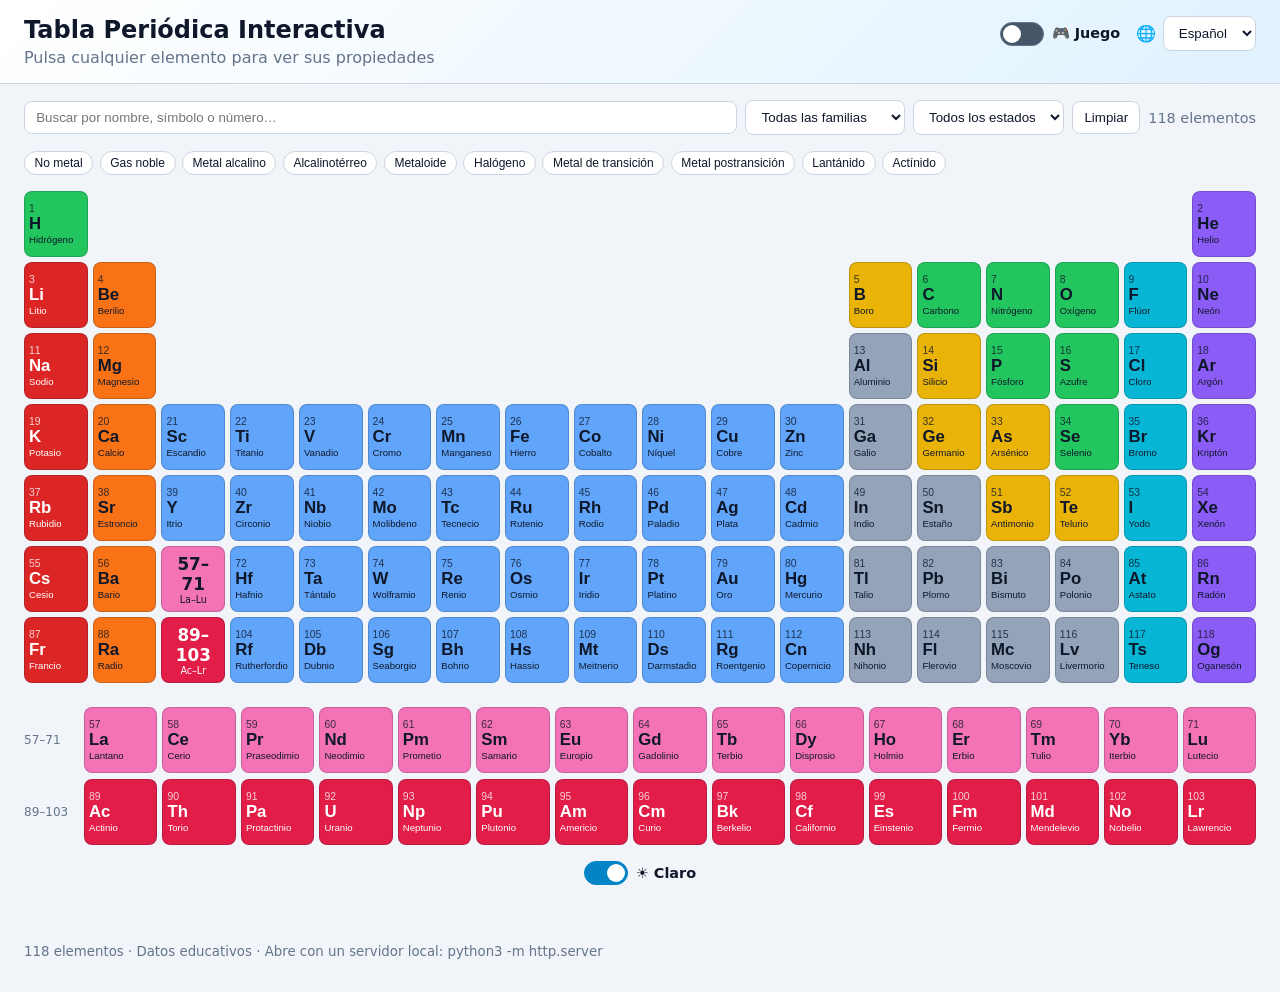
==== commit 27aede4d: "feat: light mode por defecto" ====
--- a/tabla-periodica-completa.html
+++ b/tabla-periodica-completa.html
@@ -2252,7 +2252,7 @@
 
 let datos = [];
 let lang = localStorage.getItem("tp-lang") || "es";
-let theme = localStorage.getItem("tp-theme") || "dark";
+let theme = localStorage.getItem("tp-theme") || "light";
 let gameMode = false;
 let acertados = new Set();
 let intentosJuego = 0;
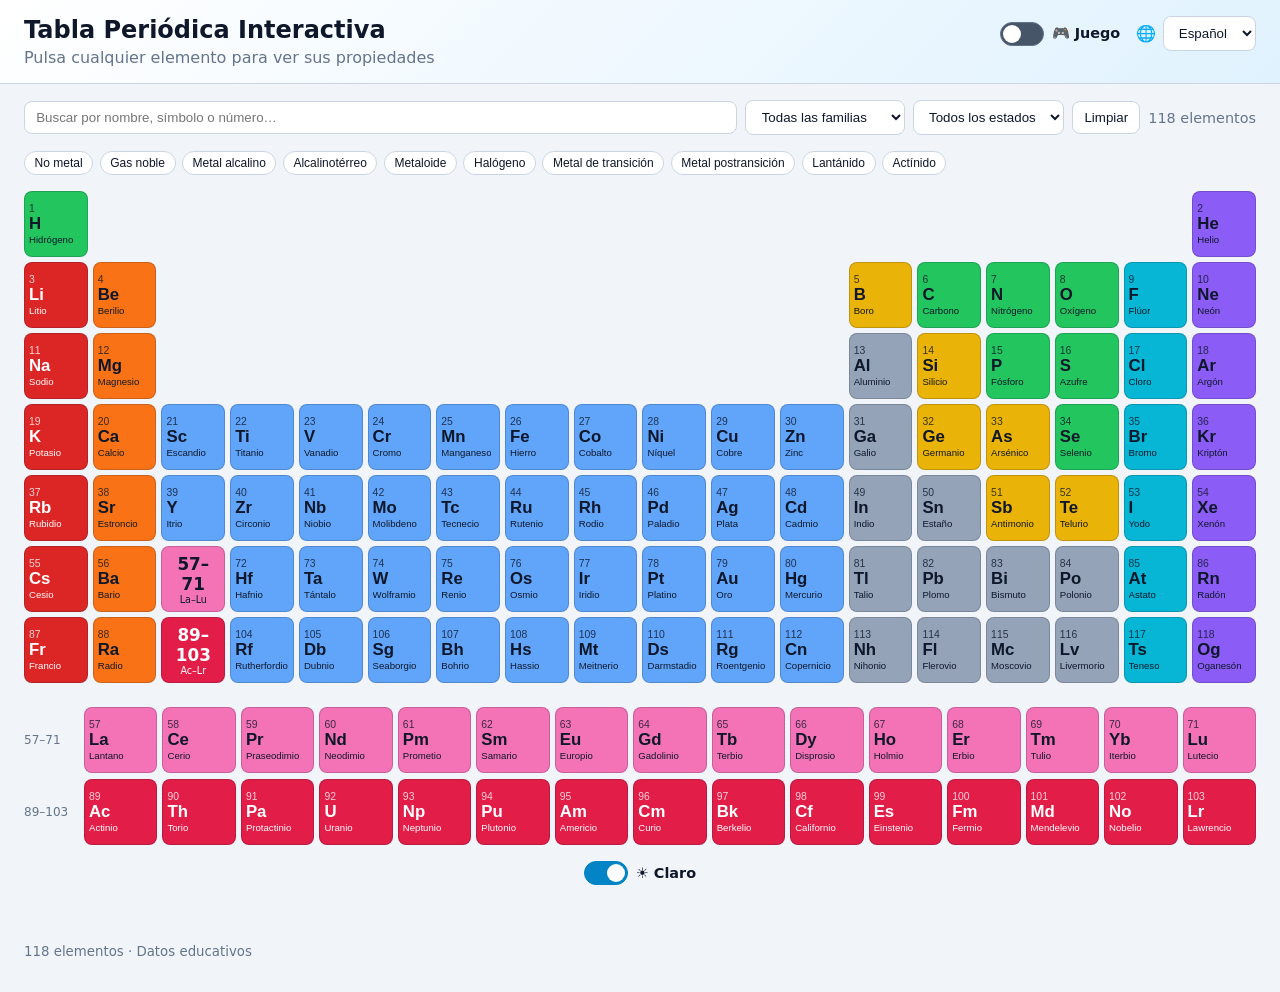
==== commit 34ef3cb0: "feat: pie simplificado sin texto de servidor local" ====
--- a/tabla-periodica-completa.html
+++ b/tabla-periodica-completa.html
@@ -271,7 +271,7 @@
   </div>
 
   <footer>
-    <small data-i18n="footer">118 elementos · Datos educativos · Abre con un servidor local: python3 -m http.server</small>
+    <small data-i18n="footer">118 elementos · Datos educativos</small>
   </footer>
 
   <script>
@@ -2176,7 +2176,7 @@
     masa: "Masa atómica", estado: "Estado", grupo: "Grupo / Periodo",
     uso: "Usos y curiosidades",
     wiki: "Ver en Wikipedia",
-    footer: "118 elementos · Datos educativos · Abre con un servidor local: python3 -m http.server",
+    footer: "118 elementos · Datos educativos",
     contador: n => `${n} elementos`,
     familias: {"no-metal":"No metal","gas-noble":"Gas noble","metal-alcalino":"Metal alcalino","alcalinoterreo":"Alcalinotérreo","metaloide":"Metaloide","halogeno":"Halógeno","metal-transicion":"Metal de transición","metal-postransicion":"Metal postransición","lantanido":"Lantánido","actinido":"Actínido"},
     estados: {solido:"Sólido",liquido:"Líquido",gas:"Gas",desconocido:"Desconocido"},
@@ -2217,7 +2217,7 @@
     masa: "Atomic mass", estado: "State", grupo: "Group / Period",
     uso: "Uses & facts",
     wiki: "View on Wikipedia",
-    footer: "118 elements · Educational data · Open with a local server: python3 -m http.server",
+    footer: "118 elements · Educational data",
     contador: n => `${n} elements`,
     familias: {"no-metal":"Nonmetal","gas-noble":"Noble gas","metal-alcalino":"Alkali metal","alcalinoterreo":"Alkaline earth","metaloide":"Metalloid","halogeno":"Halogen","metal-transicion":"Transition metal","metal-postransicion":"Post-transition metal","lantanido":"Lanthanide","actinido":"Actinide"},
     estados: {solido:"Solid",liquido:"Liquid",gas:"Gas",desconocido:"Unknown"},
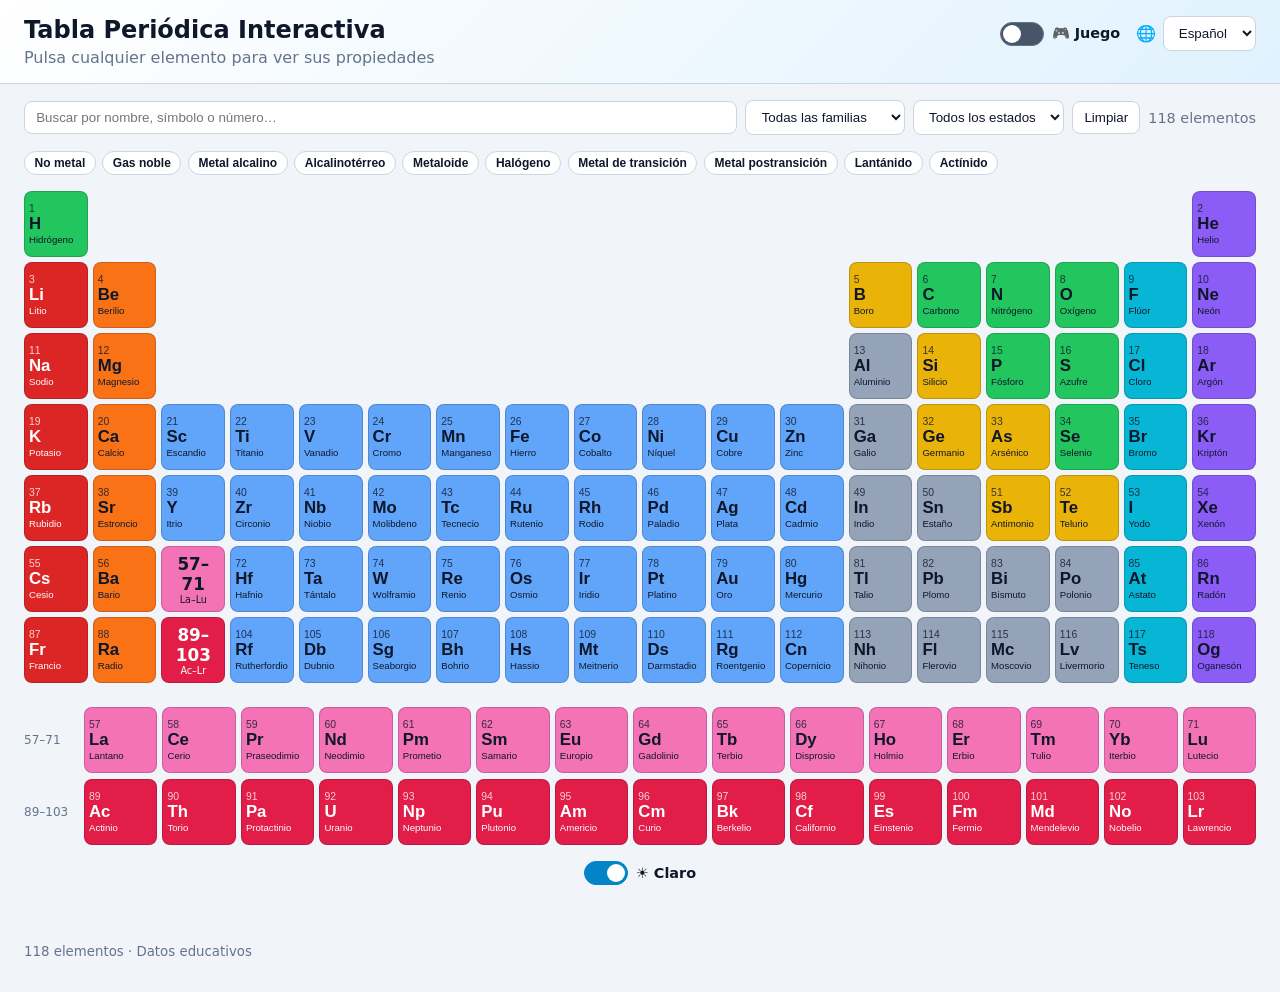
==== commit ff79ef05: "feat: comodines filtrados por familia y chips de leyenda con color" ====
--- a/tabla-periodica-completa.html
+++ b/tabla-periodica-completa.html
@@ -51,6 +51,17 @@
   border: 1px solid #475569; cursor: pointer; background: var(--panel);
 }
 .chip.activo { outline: 2px solid var(--acento); }
+.chip[class*="fam-"] { color: #0f172a; border-color: transparent; font-weight: 600; }
+.chip.fam-no-metal { background: var(--no-metal); }
+.chip.fam-gas-noble { background: var(--gas-noble); }
+.chip.fam-metal-alcalino { background: var(--metal-alcalino); color: #fff; }
+.chip.fam-alcalinoterreo { background: var(--alcalinoterreo); }
+.chip.fam-metaloide { background: var(--metaloide); }
+.chip.fam-halogeno { background: var(--halogeno); }
+.chip.fam-metal-transicion { background: var(--metal-transicion); }
+.chip.fam-metal-postransicion { background: var(--metal-postransicion); }
+.chip.fam-lantanido { background: var(--lantanido); }
+.chip.fam-actinido { background: var(--actinido); color: #fff; }
 main { padding: 1rem 1.5rem 2rem; }
 .tabla {
   display: grid; grid-template-columns: repeat(18, minmax(52px, 1fr));
@@ -2346,6 +2357,7 @@
   hueco1.onclick = () => gameMode
     ? document.querySelector(".bloque-f").scrollIntoView({behavior:"smooth"})
     : mostrarGrupo("lan");
+  hueco1.dataset.fam = "lantanido";
   const hueco2 = hueco1.cloneNode(true);
   hueco2.className = "elemento fam-actinido" + (gameMode ? " juego-oculto" : "");
   hueco2.style.gridRow = 7;
@@ -2355,6 +2367,7 @@
   hueco2.onclick = () => gameMode
     ? document.querySelector(".bloque-f").scrollIntoView({behavior:"smooth"})
     : mostrarGrupo("act");
+  hueco2.dataset.fam = "actinido";
   tabla.appendChild(hueco1); tabla.appendChild(hueco2);
   filtrar();
 }
@@ -2372,6 +2385,7 @@
 function filtrar() {
   if (gameMode) {
     document.querySelectorAll(".elemento[data-numero]").forEach(el => el.classList.remove("atenuado"));
+    document.querySelectorAll(".elemento[data-fam]").forEach(el => el.classList.remove("atenuado"));
     return;
   }
   let n = 0;
@@ -2380,6 +2394,10 @@
     const ok = visible(e);
     el.classList.toggle("atenuado", !ok);
     if (ok) n++;
+  });
+  document.querySelectorAll(".elemento[data-fam]").forEach(h => {
+    const ok = datos.some(e => e.familia === h.dataset.fam && visible(e));
+    h.classList.toggle("atenuado", !ok);
   });
   actualizarContador(n);
 }
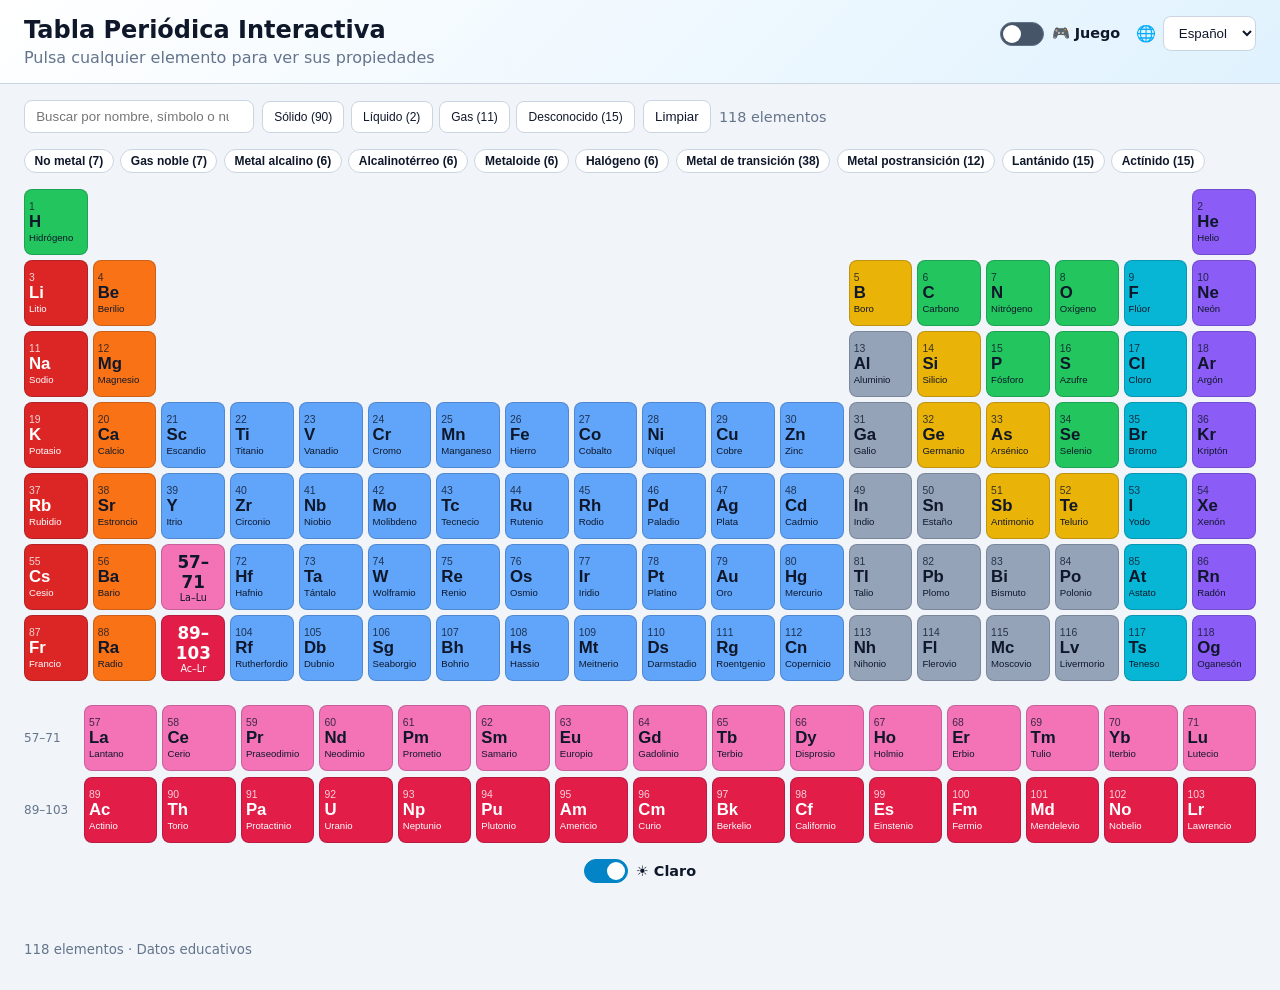
==== commit 2edf14bf: "feat: buscador compacto, estados como botones y conteo en filtros" ====
--- a/tabla-periodica-completa.html
+++ b/tabla-periodica-completa.html
@@ -41,6 +41,8 @@
   border: 1px solid #475569; border-radius: 8px; padding: 0.5rem 0.7rem;
 }
 .controls { display: flex; flex-wrap: wrap; gap: 0.5rem; padding: 1rem 1.5rem; align-items: center; }
+.controls .buscador { flex: 0 1 230px; min-width: 150px; }
+.filtros-estado { display: flex; flex-wrap: wrap; gap: 0.4rem; }
 .controls input { flex: 1; min-width: 200px; }
 .controls button { cursor: pointer; }
 .controls button:hover { border-color: var(--acento); }
@@ -218,9 +220,8 @@
   </header>
 
   <section class="controls">
-    <input id="buscador" type="search" data-i18n-ph="search" placeholder="Buscar por nombre, símbolo o número…" autocomplete="off" />
-    <select id="filtroFamilia" aria-label="Familia"></select>
-    <select id="filtroEstado" aria-label="Estado"></select>
+    <input id="buscador" class="buscador" type="search" data-i18n-ph="search" placeholder="Buscar por nombre, símbolo o número…" autocomplete="off" />
+    <div id="filtrosEstado" class="filtros-estado"></div>
     <button id="limpiar" data-i18n="clear">Limpiar</button>
     <span id="contador" class="contador"></span>
   </section>
@@ -2265,6 +2266,8 @@
 let lang = localStorage.getItem("tp-lang") || "es";
 let theme = localStorage.getItem("tp-theme") || "light";
 let gameMode = false;
+let famSel = "";
+let estSel = "";
 let acertados = new Set();
 let intentosJuego = 0;
 let elementoActual = null;
@@ -2298,22 +2301,30 @@
 }
 
 function construirFiltros() {
-  const fc = $("filtroFamilia"), fe = $("filtroEstado");
-  const vc = fc.value || "", ve = fe.value || "";
-  fc.innerHTML = `<option value="">${T().todasFam}</option>` +
-    Object.entries(T().familias).map(([k,v]) => `<option value="${k}">${v}</option>`).join("");
-  fe.innerHTML = `<option value="">${T().todosEst}</option>` +
-    Object.entries(T().estados).map(([k,v]) => `<option value="${k}">${v}</option>`).join("");
-  if ([...fc.options].some(o => o.value === vc)) fc.value = vc;
-  if ([...fe.options].some(o => o.value === ve)) fe.value = ve;
+  $("filtrosEstado").innerHTML = Object.entries(T().estados).map(([k,v]) => {
+    const n = datos.filter(e => e.estado === k).length;
+    const act = estSel === k ? " activo" : "";
+    return `<button class="chip${act}" data-est="${k}">${v} (${n})</button>`;
+  }).join("");
+  document.querySelectorAll("#filtrosEstado .chip").forEach(ch => {
+    ch.onclick = () => {
+      estSel = estSel === ch.dataset.est ? "" : ch.dataset.est;
+      construirFiltros();
+      filtrar();
+    };
+  });
 }
 
 function construirLeyenda() {
-  $("leyenda").innerHTML = Object.entries(T().familias).map(([k,v]) =>
-    `<button class="chip fam-${k.replace(/-/g,"-")}" data-fam="${k}">${v}</button>`).join("");
+  $("leyenda").innerHTML = Object.entries(T().familias).map(([k,v]) => {
+    const n = datos.filter(e => e.familia === k).length;
+    const act = famSel === k ? " activo" : "";
+    return `<button class="chip fam-${k} ${act}" data-fam="${k}">${v} (${n})</button>`;
+  }).join("");
   document.querySelectorAll("#leyenda .chip").forEach(ch => {
     ch.onclick = () => {
-      $("filtroFamilia").value = $("filtroFamilia").value === ch.dataset.fam ? "" : ch.dataset.fam;
+      famSel = famSel === ch.dataset.fam ? "" : ch.dataset.fam;
+      construirLeyenda();
       filtrar();
     };
   });
@@ -2374,7 +2385,7 @@
 
 function visible(e) {
   const q = $("buscador").value.trim().toLowerCase();
-  const c = $("filtroFamilia").value, s = $("filtroEstado").value;
+  const c = famSel, s = estSel;
   if (c && e.familia !== c) return false;
   if (s && e.estado !== s) return false;
   if (q && !(e.nombre_es.toLowerCase().includes(q) || e.nombre_en.toLowerCase().includes(q) ||
@@ -2574,9 +2585,7 @@
   $("lang").value = lang;
   $("lang").onchange = e => { lang = e.target.value; localStorage.setItem("tp-lang", lang); aplicarTextos(); render(); };
   $("buscador").oninput = filtrar;
-  $("filtroFamilia").onchange = filtrar;
-  $("filtroEstado").onchange = filtrar;
-  $("limpiar").onclick = () => { $("buscador").value = ""; $("filtroFamilia").value = ""; $("filtroEstado").value = ""; filtrar(); };
+  $("limpiar").onclick = () => { $("buscador").value = ""; famSel = ""; estSel = ""; construirLeyenda(); construirFiltros(); filtrar(); };
   $("cerrar").onclick = () => { $("modal").classList.add("oculto"); elementoActual = null; };
   $("modal").addEventListener("click", e => { if (e.target.id === "modal") { $("modal").classList.add("oculto"); elementoActual = null; } });
   document.addEventListener("keydown", e => { if (e.key === "Escape") { $("modal").classList.add("oculto"); elementoActual = null; } });
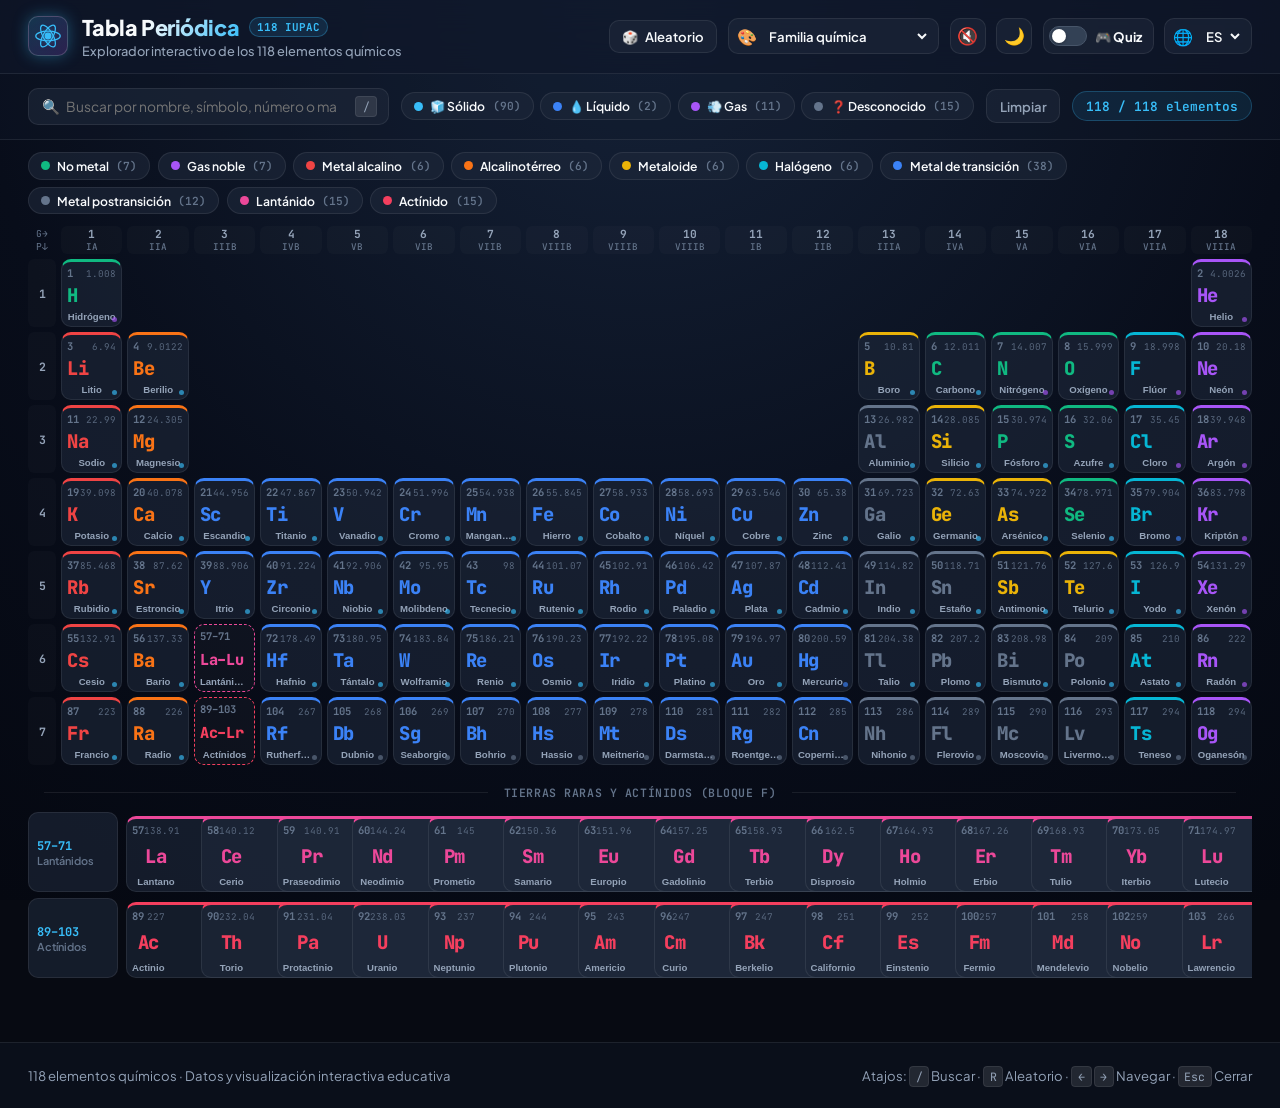
==== commit 666f7c63: "feat: rediseño moderno y elegante con visualizador de Bohr, modos de color y mejoras interactivas" ====
--- a/tabla-periodica-completa.html
+++ b/tabla-periodica-completa.html
@@ -3,287 +3,1941 @@
 <head>
   <meta charset="UTF-8" />
   <meta name="viewport" content="width=device-width, initial-scale=1.0" />
-  <title data-i18n="title">Tabla Periódica Interactiva</title>
+  <title data-i18n="title">Tabla Periódica Interactiva · Explorador Químico</title>
+  <link rel="preconnect" href="https://fonts.googleapis.com" />
+  <link rel="preconnect" href="https://fonts.gstatic.com" crossorigin />
+  <link href="https://fonts.googleapis.com/css2?family=Plus+Jakarta+Sans:wght@400;500;600;700;800&family=JetBrains+Mono:wght@400;500;600;700&display=swap" rel="stylesheet" />
   <style>
+/* ==========================================================================
+   TABLA PERIÓDICA INTERACTIVA - SISTEMA DE DISEÑO MODERNO & ELEGANTE
+   ========================================================================== */
+
 :root {
-  --fondo: #0f172a;
-  --panel: #1e293b;
-  --texto: #e2e8f0;
-  --muted: #94a3b8;
-  --acento: #38bdf8;
-  --no-metal: #22c55e;
-  --gas-noble: #a78bfa;
-  --metal-alcalino: #ef4444;
-  --alcalinoterreo: #f97316;
-  --metaloide: #eab308;
-  --halogeno: #06b6d4;
-  --metal-transicion: #60a5fa;
-  --metal-postransicion: #94a3b8;
-  --lantanido: #f472b6;
-  --actinido: #fb7185;
-}
-* { box-sizing: border-box; }
+  /* Tipografía */
+  --font-main: 'Plus Jakarta Sans', system-ui, -apple-system, 'Segoe UI', Roboto, sans-serif;
+  --font-mono: 'JetBrains Mono', ui-monospace, SFMono-Regular, Menlo, Monaco, Consolas, monospace;
+
+  /* Tema Oscuro (Obsidian Glow) */
+  --bg-main: #070a12;
+  --bg-gradient: radial-gradient(circle at 50% 0%, #152238 0%, #080d1a 60%, #050811 100%);
+  --panel: rgba(15, 23, 42, 0.75);
+  --panel-solid: #0f172a;
+  --panel-card: rgba(30, 41, 59, 0.6);
+  --panel-card-hover: rgba(51, 65, 85, 0.8);
+  --border-subtle: rgba(255, 255, 255, 0.08);
+  --border-strong: rgba(255, 255, 255, 0.18);
+  --border-focus: #38bdf8;
+  
+  --text-main: #f8fafc;
+  --text-muted: #94a3b8;
+  --text-dim: #64748b;
+  --accent: #38bdf8;
+  --accent-glow: rgba(56, 189, 248, 0.35);
+
+  /* Paleta de Familias Químicas (Colores armónicos, vibrantes y legibles) */
+  --fam-no-metal: #10b981;             /* No metales reactivos: Esmeralda */
+  --fam-gas-noble: #a855f7;            /* Gases nobles: Violeta */
+  --fam-metal-alcalino: #ef4444;       /* Metales alcalinos: Rojo carmesí */
+  --fam-alcalinoterreo: #f97316;       /* Alcalinotérreos: Naranja cálido */
+  --fam-metaloide: #eab308;            /* Metaloides: Ámbar */
+  --fam-halogeno: #06b6d4;             /* Halógenos: Cian brillante */
+  --fam-metal-transicion: #3b82f6;     /* Metales de transición: Azul eléctrico */
+  --fam-metal-postransicion: #64748b;  /* Metales postransición: Pizarra plateado */
+  --fam-lantanido: #ec4899;            /* Lantánidos: Rosa magenta */
+  --fam-actinido: #f43f5e;             /* Actínidos: Rubí */
+
+  /* Paleta de Bloques (s, p, d, f) */
+  --bloque-s: #f59e0b;
+  --bloque-p: #10b981;
+  --bloque-d: #3b82f6;
+  --bloque-f: #ec4899;
+
+  /* Paleta de Estados de agregación */
+  --estado-solido: #38bdf8;
+  --estado-liquido: #3b82f6;
+  --estado-gas: #a855f7;
+  --estado-desconocido: #64748b;
+
+  /* Modelo de Bohr */
+  --bohr-orbit: rgba(255, 255, 255, 0.14);
+  --bohr-electron: #38bdf8;
+  --bohr-electron-glow: rgba(56, 189, 248, 0.8);
+  --bohr-nucleus: #f43f5e;
+  --bohr-nucleus-glow: #fda4af;
+
+  /* Sombras y elevaciones */
+  --shadow-sm: 0 2px 8px rgba(0, 0, 0, 0.25);
+  --shadow-md: 0 8px 24px -4px rgba(0, 0, 0, 0.45);
+  --shadow-lg: 0 20px 40px -8px rgba(0, 0, 0, 0.65);
+  --tile-glow: rgba(56, 189, 248, 0.25);
+
+  --radius-sm: 6px;
+  --radius-md: 10px;
+  --radius-lg: 16px;
+  --radius-xl: 24px;
+}
+
+/* ==========================================================================
+   TEMA CLARO (Clean Laboratory Edition)
+   ========================================================================== */
+body.light {
+  --bg-main: #f8fafc;
+  --bg-gradient: radial-gradient(circle at 50% 0%, #e0f2fe 0%, #f1f5f9 65%, #e2e8f0 100%);
+  --panel: rgba(255, 255, 255, 0.85);
+  --panel-solid: #ffffff;
+  --panel-card: rgba(241, 245, 249, 0.8);
+  --panel-card-hover: rgba(226, 232, 240, 0.95);
+  --border-subtle: rgba(15, 23, 42, 0.08);
+  --border-strong: rgba(15, 23, 42, 0.16);
+  --border-focus: #0284c7;
+
+  --text-main: #0f172a;
+  --text-muted: #475569;
+  --text-dim: #94a3b8;
+  --accent: #0284c7;
+  --accent-glow: rgba(2, 132, 199, 0.2);
+
+  /* Familias con alto contraste para fondo claro */
+  --fam-no-metal: #059669;
+  --fam-gas-noble: #7c3aed;
+  --fam-metal-alcalino: #dc2626;
+  --fam-alcalinoterreo: #ea580c;
+  --fam-metaloide: #d97706;
+  --fam-halogeno: #0891b2;
+  --fam-metal-transicion: #2563eb;
+  --fam-metal-postransicion: #475569;
+  --fam-lantanido: #db2777;
+  --fam-actinido: #e11d48;
+
+  --bohr-orbit: rgba(15, 23, 42, 0.12);
+  --bohr-electron: #0284c7;
+  --bohr-electron-glow: rgba(2, 132, 199, 0.5);
+  --bohr-nucleus: #e11d48;
+  --bohr-nucleus-glow: #fca5a5;
+
+  --shadow-sm: 0 2px 8px rgba(15, 23, 42, 0.05);
+  --shadow-md: 0 8px 24px -4px rgba(15, 23, 42, 0.08);
+  --shadow-lg: 0 20px 40px -8px rgba(15, 23, 42, 0.12);
+  --tile-glow: rgba(2, 132, 199, 0.18);
+}
+
+/* ==========================================================================
+   RESET & ESTILOS BASE
+   ========================================================================== */
+*, *::before, *::after {
+  box-sizing: border-box;
+}
+
+html {
+  scroll-behavior: smooth;
+  -webkit-font-smoothing: antialiased;
+  -moz-osx-font-smoothing: grayscale;
+}
+
 body {
-  margin: 0; font-family: system-ui, -apple-system, Segoe UI, Roboto, sans-serif;
-  background: var(--fondo); color: var(--texto); min-height: 100vh;
-}
+  margin: 0;
+  font-family: var(--font-main);
+  background: var(--bg-main);
+  background-image: var(--bg-gradient);
+  background-attachment: fixed;
+  color: var(--text-main);
+  min-height: 100vh;
+  display: flex;
+  flex-direction: column;
+  overflow-x: hidden;
+}
+
+/* Canvas de Confeti */
+.confetti-canvas {
+  position: fixed;
+  inset: 0;
+  pointer-events: none;
+  z-index: 9999;
+  width: 100vw;
+  height: 100vh;
+}
+
+.sr-only {
+  position: absolute;
+  width: 1px;
+  height: 1px;
+  padding: 0;
+  margin: -1px;
+  overflow: hidden;
+  clip: rect(0, 0, 0, 0);
+  border: 0;
+}
+
+.oculto {
+  display: none !important;
+}
+
+/* ==========================================================================
+   BARRA SUPERIOR (HEADER)
+   ========================================================================== */
 .topbar {
-  display: flex; justify-content: space-between; align-items: flex-start;
-  gap: 1rem; padding: 1rem 1.5rem;
-  background: linear-gradient(135deg, #0f172a, #1e3a5f);
-  border-bottom: 1px solid #334155; position: sticky; top: 0; z-index: 10;
-}
-.brand h1 { margin: 0; font-size: 1.5rem; }
-.subtitle { margin: 0.25rem 0 0; color: var(--muted); }
-.lang-wrap { display: flex; align-items: center; gap: 0.4rem; }
-.lang-wrap select, .controls select, .controls input, .controls button {
-  background: var(--panel); color: var(--texto);
-  border: 1px solid #475569; border-radius: 8px; padding: 0.5rem 0.7rem;
-}
-.controls { display: flex; flex-wrap: wrap; gap: 0.5rem; padding: 1rem 1.5rem; align-items: center; }
-.controls .buscador { flex: 0 1 230px; min-width: 150px; }
-.filtros-estado { display: flex; flex-wrap: wrap; gap: 0.4rem; }
-.controls input { flex: 1; min-width: 200px; }
-.controls button { cursor: pointer; }
-.controls button:hover { border-color: var(--acento); }
-.contador { color: var(--muted); font-size: 0.9rem; }
-.leyenda { display: flex; flex-wrap: wrap; gap: 0.4rem; padding: 0 1.5rem; }
+  display: flex;
+  justify-content: space-between;
+  align-items: center;
+  flex-wrap: wrap;
+  gap: 1rem;
+  padding: 0.85rem 1.75rem;
+  background: var(--panel);
+  backdrop-filter: blur(16px);
+  -webkit-backdrop-filter: blur(16px);
+  border-bottom: 1px solid var(--border-subtle);
+  position: sticky;
+  top: 0;
+  z-index: 40;
+  transition: background 0.25s, border-color 0.25s;
+}
+
+.brand {
+  display: flex;
+  align-items: center;
+  gap: 0.85rem;
+}
+
+.brand-logo {
+  width: 40px;
+  height: 40px;
+  display: flex;
+  align-items: center;
+  justify-content: center;
+  background: linear-gradient(135deg, rgba(56, 189, 248, 0.2), rgba(168, 85, 247, 0.2));
+  border: 1px solid var(--border-strong);
+  border-radius: var(--radius-md);
+  box-shadow: 0 0 15px var(--accent-glow);
+}
+
+.atom-icon {
+  width: 28px;
+  height: 28px;
+  fill: none;
+  stroke: var(--accent);
+  stroke-width: 1.4;
+  animation: atomPulse 6s ease-in-out infinite;
+}
+
+.atom-core {
+  fill: var(--accent);
+  filter: drop-shadow(0 0 4px var(--accent));
+}
+
+@keyframes atomPulse {
+  0%, 100% { transform: scale(1); filter: drop-shadow(0 0 2px var(--accent)); }
+  50% { transform: scale(1.08); filter: drop-shadow(0 0 6px var(--accent)); }
+}
+
+.brand-title-wrap {
+  display: flex;
+  align-items: center;
+  gap: 0.6rem;
+}
+
+.brand h1 {
+  margin: 0;
+  font-size: 1.35rem;
+  font-weight: 800;
+  letter-spacing: -0.02em;
+  background: linear-gradient(120deg, var(--text-main) 40%, var(--accent) 100%);
+  -webkit-background-clip: text;
+  -webkit-text-fill-color: transparent;
+}
+
+.version-badge {
+  font-size: 0.68rem;
+  font-family: var(--font-mono);
+  font-weight: 700;
+  padding: 0.15rem 0.45rem;
+  border-radius: 999px;
+  background: rgba(56, 189, 248, 0.12);
+  color: var(--accent);
+  border: 1px solid rgba(56, 189, 248, 0.3);
+}
+
+.subtitle {
+  margin: 0.15rem 0 0;
+  color: var(--text-muted);
+  font-size: 0.8rem;
+  font-weight: 500;
+}
+
+.topbar-actions {
+  display: flex;
+  align-items: center;
+  gap: 0.65rem;
+  flex-wrap: wrap;
+}
+
+/* Botones con estilo Glassmorphic */
+.btn-icon-label,
+.btn-icon-only,
+.color-mode-select-wrap,
+.lang-wrap {
+  background: var(--panel-card);
+  color: var(--text-main);
+  border: 1px solid var(--border-subtle);
+  border-radius: var(--radius-md);
+  transition: all 0.18s ease;
+}
+
+.btn-icon-label:hover,
+.btn-icon-only:hover,
+.color-mode-select-wrap:hover,
+.lang-wrap:hover {
+  background: var(--panel-card-hover);
+  border-color: var(--border-strong);
+  transform: translateY(-1px);
+}
+
+.btn-icon-label {
+  display: inline-flex;
+  align-items: center;
+  gap: 0.45rem;
+  padding: 0.45rem 0.75rem;
+  font-family: var(--font-main);
+  font-size: 0.82rem;
+  font-weight: 600;
+  cursor: pointer;
+}
+
+.btn-icon-only {
+  width: 36px;
+  height: 36px;
+  display: inline-flex;
+  align-items: center;
+  justify-content: center;
+  font-size: 1.05rem;
+  cursor: pointer;
+  padding: 0;
+}
+
+.color-mode-select-wrap,
+.lang-wrap {
+  display: inline-flex;
+  align-items: center;
+  gap: 0.35rem;
+  padding: 0 0.5rem;
+  height: 36px;
+}
+
+.color-mode-select-wrap select,
+.lang-wrap select {
+  background: transparent;
+  color: var(--text-main);
+  border: none;
+  font-family: var(--font-main);
+  font-size: 0.82rem;
+  font-weight: 600;
+  cursor: pointer;
+  padding: 0.45rem 0.2rem;
+  outline: none;
+}
+
+.color-mode-select-wrap select option,
+.lang-wrap select option {
+  background: var(--panel-solid);
+  color: var(--text-main);
+}
+
+/* Switch elegante para Modo Juego */
+.switch {
+  display: inline-flex;
+  align-items: center;
+  gap: 0.5rem;
+  cursor: pointer;
+  user-select: none;
+  background: var(--panel-card);
+  border: 1px solid var(--border-subtle);
+  border-radius: var(--radius-md);
+  padding: 0.25rem 0.65rem 0.25rem 0.35rem;
+  height: 36px;
+  transition: all 0.18s;
+}
+
+.switch:hover {
+  border-color: var(--border-strong);
+}
+
+.switch input {
+  position: absolute;
+  opacity: 0;
+  width: 0;
+  height: 0;
+}
+
+.slider {
+  position: relative;
+  width: 38px;
+  height: 20px;
+  border-radius: 999px;
+  background: #334155;
+  border: 1px solid #475569;
+  transition: background 0.25s, border-color 0.25s;
+  flex-shrink: 0;
+}
+
+.slider::before {
+  content: "";
+  position: absolute;
+  top: 2px;
+  left: 2px;
+  width: 14px;
+  height: 14px;
+  border-radius: 50%;
+  background: #ffffff;
+  box-shadow: 0 1px 3px rgba(0, 0, 0, 0.3);
+  transition: transform 0.25s cubic-bezier(0.34, 1.56, 0.64, 1);
+}
+
+.switch input:checked + .slider {
+  background: #10b981;
+  border-color: #10b981;
+  box-shadow: 0 0 10px rgba(16, 185, 129, 0.4);
+}
+
+.switch input:checked + .slider::before {
+  transform: translateX(18px);
+}
+
+.switch-label {
+  font-size: 0.82rem;
+  font-weight: 700;
+}
+
+/* ==========================================================================
+   BARRA DE CONTROLES Y BÚSQUEDA
+   ========================================================================== */
+.controls {
+  display: flex;
+  flex-wrap: wrap;
+  align-items: center;
+  justify-content: space-between;
+  gap: 0.75rem;
+  padding: 0.9rem 1.75rem;
+  border-bottom: 1px solid var(--border-subtle);
+  background: rgba(15, 23, 42, 0.35);
+}
+
+body.light .controls {
+  background: rgba(255, 255, 255, 0.45);
+}
+
+.buscador-wrap {
+  position: relative;
+  display: flex;
+  align-items: center;
+  flex: 1 1 280px;
+  max-width: 450px;
+}
+
+.buscador-icon {
+  position: absolute;
+  left: 0.85rem;
+  color: var(--text-dim);
+  font-size: 0.9rem;
+  pointer-events: none;
+}
+
+.buscador {
+  width: 100%;
+  padding: 0.55rem 2.4rem 0.55rem 2.3rem;
+  background: var(--panel-card);
+  color: var(--text-main);
+  border: 1px solid var(--border-subtle);
+  border-radius: var(--radius-md);
+  font-family: var(--font-main);
+  font-size: 0.86rem;
+  transition: all 0.2s ease;
+}
+
+.buscador:focus {
+  outline: none;
+  border-color: var(--border-focus);
+  background: var(--panel-solid);
+  box-shadow: 0 0 0 3px var(--accent-glow);
+}
+
+.kbd-shortcut {
+  position: absolute;
+  right: 0.75rem;
+  font-family: var(--font-mono);
+  font-size: 0.72rem;
+  padding: 0.12rem 0.4rem;
+  border-radius: 4px;
+  background: rgba(255, 255, 255, 0.1);
+  color: var(--text-muted);
+  border: 1px solid var(--border-subtle);
+  pointer-events: none;
+}
+
+body.light .kbd-shortcut {
+  background: rgba(15, 23, 42, 0.06);
+}
+
+/* Filtros rápidos por estado de agregación */
+.filtros-estado {
+  display: flex;
+  flex-wrap: wrap;
+  gap: 0.4rem;
+  align-items: center;
+}
+
+.controls-right {
+  display: flex;
+  align-items: center;
+  gap: 0.75rem;
+  margin-left: auto;
+}
+
+.btn-limpiar {
+  display: inline-flex;
+  align-items: center;
+  gap: 0.35rem;
+  background: var(--panel-card);
+  color: var(--text-muted);
+  border: 1px solid var(--border-subtle);
+  border-radius: var(--radius-md);
+  padding: 0.48rem 0.8rem;
+  font-family: var(--font-main);
+  font-size: 0.82rem;
+  font-weight: 600;
+  cursor: pointer;
+  transition: all 0.18s;
+}
+
+.btn-limpiar:hover {
+  color: var(--text-main);
+  border-color: var(--border-strong);
+  background: var(--panel-card-hover);
+}
+
+.contador {
+  font-family: var(--font-mono);
+  font-size: 0.8rem;
+  font-weight: 600;
+  color: var(--accent);
+  background: rgba(56, 189, 248, 0.1);
+  border: 1px solid rgba(56, 189, 248, 0.25);
+  border-radius: 999px;
+  padding: 0.35rem 0.8rem;
+  white-space: nowrap;
+}
+
+/* ==========================================================================
+   BARRA DE ESTADO DEL MODO JUEGO
+   ========================================================================== */
+.game-bar {
+  display: flex;
+  flex-wrap: wrap;
+  align-items: center;
+  justify-content: space-between;
+  gap: 0.85rem;
+  padding: 0.75rem 1.75rem;
+  background: linear-gradient(90deg, rgba(16, 185, 129, 0.15), rgba(56, 189, 248, 0.12));
+  border-bottom: 1px solid rgba(16, 185, 129, 0.3);
+  animation: slideDown 0.25s ease-out;
+}
+
+@keyframes slideDown {
+  from { transform: translateY(-100%); opacity: 0; }
+  to { transform: translateY(0); opacity: 1; }
+}
+
+.game-stats {
+  display: flex;
+  align-items: center;
+  gap: 0.5rem;
+  flex-wrap: wrap;
+}
+
+.stat-pill {
+  display: inline-flex;
+  align-items: center;
+  gap: 0.4rem;
+  background: var(--panel-solid);
+  border: 1px solid var(--border-subtle);
+  border-radius: 999px;
+  padding: 0.3rem 0.75rem;
+  font-family: var(--font-mono);
+  font-size: 0.82rem;
+  font-weight: 700;
+}
+
+.game-progress-wrap {
+  flex: 1 1 200px;
+  max-width: 320px;
+  height: 8px;
+  background: rgba(255, 255, 255, 0.1);
+  border-radius: 999px;
+  overflow: hidden;
+}
+
+body.light .game-progress-wrap {
+  background: rgba(15, 23, 42, 0.1);
+}
+
+.game-progress-fill {
+  height: 100%;
+  background: linear-gradient(90deg, #10b981, #38bdf8);
+  border-radius: 999px;
+  transition: width 0.35s ease-out;
+}
+
+.game-actions {
+  display: flex;
+  align-items: center;
+  gap: 0.45rem;
+}
+
+.btn-game-hint,
+.btn-game-sec,
+.btn-game-giveup {
+  padding: 0.42rem 0.8rem;
+  border-radius: var(--radius-md);
+  font-family: var(--font-main);
+  font-size: 0.82rem;
+  font-weight: 700;
+  cursor: pointer;
+  transition: all 0.18s;
+  border: 1px solid transparent;
+}
+
+.btn-game-hint {
+  background: #f59e0b;
+  color: #000;
+}
+.btn-game-hint:hover { background: #d97706; transform: translateY(-1px); }
+
+.btn-game-sec {
+  background: var(--panel-card);
+  color: var(--text-main);
+  border-color: var(--border-subtle);
+}
+.btn-game-sec:hover { background: var(--panel-card-hover); border-color: var(--border-strong); }
+
+.btn-game-giveup {
+  background: rgba(239, 68, 68, 0.18);
+  color: #ef4444;
+  border-color: rgba(239, 68, 68, 0.3);
+}
+.btn-game-giveup:hover { background: #ef4444; color: #fff; }
+
+body.game-on .controls,
+body.game-on .leyenda-section {
+  display: none;
+}
+
+/* ==========================================================================
+   LEYENDA INTERACTIVA (CHIPS DE CATEGORÍAS)
+   ========================================================================== */
+.leyenda-section {
+  padding: 0.75rem 1.75rem 0.25rem;
+}
+
+.leyenda {
+  display: flex;
+  flex-wrap: wrap;
+  gap: 0.45rem;
+  align-items: center;
+}
+
 .chip {
-  font-size: 0.75rem; padding: 0.25rem 0.6rem; border-radius: 999px;
-  border: 1px solid #475569; cursor: pointer; background: var(--panel);
-}
-.chip.activo { outline: 2px solid var(--acento); }
-.chip[class*="fam-"] { color: #0f172a; border-color: transparent; font-weight: 600; }
-.chip.fam-no-metal { background: var(--no-metal); }
-.chip.fam-gas-noble { background: var(--gas-noble); }
-.chip.fam-metal-alcalino { background: var(--metal-alcalino); color: #fff; }
-.chip.fam-alcalinoterreo { background: var(--alcalinoterreo); }
-.chip.fam-metaloide { background: var(--metaloide); }
-.chip.fam-halogeno { background: var(--halogeno); }
-.chip.fam-metal-transicion { background: var(--metal-transicion); }
-.chip.fam-metal-postransicion { background: var(--metal-postransicion); }
-.chip.fam-lantanido { background: var(--lantanido); }
-.chip.fam-actinido { background: var(--actinido); color: #fff; }
-main { padding: 1rem 1.5rem 2rem; }
+  display: inline-flex;
+  align-items: center;
+  gap: 0.45rem;
+  font-family: var(--font-main);
+  font-size: 0.76rem;
+  font-weight: 600;
+  padding: 0.3rem 0.75rem;
+  border-radius: 999px;
+  border: 1px solid var(--border-subtle);
+  background: var(--panel-card);
+  color: var(--text-main);
+  cursor: pointer;
+  transition: all 0.18s ease;
+  user-select: none;
+}
+
+.chip:hover {
+  background: var(--panel-card-hover);
+  border-color: var(--border-strong);
+  transform: translateY(-1px);
+}
+
+.chip.activo {
+  border-color: var(--accent);
+  box-shadow: 0 0 10px var(--accent-glow);
+  background: var(--panel-solid);
+}
+
+.chip-dot {
+  width: 9px;
+  height: 9px;
+  border-radius: 50%;
+  flex-shrink: 0;
+}
+
+.chip-count {
+  font-family: var(--font-mono);
+  font-size: 0.7rem;
+  color: var(--text-dim);
+}
+
+/* ==========================================================================
+   TABLA PERIÓDICA (GRID & ELEMENTOS)
+   ========================================================================== */
+.tabla-main {
+  flex: 1;
+  padding: 0.5rem 1.75rem 2.5rem;
+  display: flex;
+  flex-direction: column;
+}
+
+.tabla-scroll-wrap {
+  overflow-x: auto;
+  padding-bottom: 1.5rem;
+  /* Barra de scroll personalizada */
+  scrollbar-width: thin;
+  scrollbar-color: var(--border-strong) transparent;
+}
+
+.tabla-scroll-wrap::-webkit-scrollbar {
+  height: 8px;
+}
+.tabla-scroll-wrap::-webkit-scrollbar-thumb {
+  background: var(--border-strong);
+  border-radius: 999px;
+}
+
+/* Estructura del Grid: 1 columna de periodos + 18 columnas de grupos */
 .tabla {
-  display: grid; grid-template-columns: repeat(18, minmax(52px, 1fr));
-  gap: 5px; overflow-x: auto; padding-bottom: 0.5rem;
-}
+  display: grid;
+  grid-template-columns: 28px repeat(18, minmax(58px, 1fr));
+  grid-template-rows: 28px repeat(7, minmax(68px, 1fr));
+  gap: 5px;
+  min-width: 1140px;
+}
+
+/* Esquina superior izquierda */
+.tabla-corner {
+  grid-column: 1;
+  grid-row: 1;
+  display: flex;
+  flex-direction: column;
+  align-items: center;
+  justify-content: center;
+  font-family: var(--font-mono);
+  font-size: 0.6rem;
+  color: var(--text-dim);
+  user-select: none;
+}
+
+/* Cabeceras de Grupos (1..18) */
+.header-grupo {
+  display: flex;
+  flex-direction: column;
+  align-items: center;
+  justify-content: center;
+  font-family: var(--font-mono);
+  font-size: 0.7rem;
+  font-weight: 700;
+  color: var(--text-muted);
+  border-radius: var(--radius-sm);
+  background: rgba(255, 255, 255, 0.02);
+  transition: all 0.15s;
+  user-select: none;
+}
+
+.header-grupo .g-cas {
+  font-size: 0.58rem;
+  color: var(--text-dim);
+  font-weight: 500;
+}
+
+/* Cabeceras de Periodos (1..7) */
+.header-periodo {
+  display: flex;
+  align-items: center;
+  justify-content: center;
+  font-family: var(--font-mono);
+  font-size: 0.72rem;
+  font-weight: 700;
+  color: var(--text-muted);
+  border-radius: var(--radius-sm);
+  background: rgba(255, 255, 255, 0.02);
+  transition: all 0.15s;
+  user-select: none;
+}
+
+/* Iluminación de mira telescópica (Axis Highlight) */
+.header-grupo.axis-highlight,
+.header-periodo.axis-highlight {
+  color: var(--accent);
+  background: rgba(56, 189, 248, 0.15);
+  box-shadow: 0 0 8px var(--accent-glow);
+}
+
+/* Casilla de Elemento Químico */
 .elemento {
-  border-radius: 8px; padding: 6px 4px; text-align: center; cursor: pointer;
-  border: 1px solid rgba(255,255,255,0.15); min-height: 66px;
-  display: flex; flex-direction: column; justify-content: center;
-  transition: transform 0.12s, box-shadow 0.12s; color: #0f172a; font-weight: 600;
-}
-.elemento:hover, .elemento:focus { transform: scale(1.08); box-shadow: 0 0 0 2px var(--acento); z-index: 2; }
-.elemento .num { font-size: 0.65rem; font-weight: 400; opacity: 0.8; }
-.elemento .sim { font-size: 1.05rem; font-weight: 800; }
-.elemento .nom { font-size: 0.6rem; font-weight: 500; white-space: nowrap; overflow: hidden; text-overflow: ellipsis; }
-.elemento.seleccionado { outline: 3px solid #fff; }
-.elemento.atenuado { opacity: 0.15; filter: grayscale(1); pointer-events: none; }
-.fam-no-metal { background: var(--no-metal); }
-.fam-gas-noble { background: var(--gas-noble); }
-.fam-metal-alcalino { background: var(--metal-alcalino); color: #fff; }
-.fam-alcalinoterreo { background: var(--alcalinoterreo); }
-.fam-metaloide { background: var(--metaloide); }
-.fam-halogeno { background: var(--halogeno); }
-.fam-metal-transicion { background: var(--metal-transicion); }
-.fam-metal-postransicion { background: var(--metal-postransicion); }
-.fam-lantanido { background: var(--lantanido); }
-.fam-actinido { background: var(--actinido); color: #fff; }
-.bloque-f { margin-top: 1rem; display: grid; gap: 6px; }
-.fila-f { display: flex; gap: 8px; align-items: stretch; }
-.etiqueta-f { color: var(--muted); font-size: 0.75rem; width: 52px; display: flex; align-items: center; }
-.fila-elementos { display: grid; grid-template-columns: repeat(15, minmax(52px, 1fr)); gap: 5px; flex: 1; }
+  position: relative;
+  border-radius: var(--radius-md);
+  padding: 4px 5px;
+  cursor: pointer;
+  border: 1px solid var(--border-subtle);
+  background: var(--panel-card);
+  display: flex;
+  flex-direction: column;
+  justify-content: space-between;
+  text-align: left;
+  transition: transform 0.16s cubic-bezier(0.34, 1.56, 0.64, 1), box-shadow 0.16s ease, border-color 0.16s ease, opacity 0.2s ease;
+  user-select: none;
+  min-height: 68px;
+  overflow: hidden;
+}
+
+/* Barra superior del elemento: número atómico + masa */
+.elemento .elem-top {
+  display: flex;
+  justify-content: space-between;
+  align-items: baseline;
+  width: 100%;
+}
+
+.elemento .num {
+  font-family: var(--font-mono);
+  font-size: 0.66rem;
+  font-weight: 700;
+  color: var(--text-dim);
+}
+
+.elemento .masa {
+  font-family: var(--font-mono);
+  font-size: 0.58rem;
+  color: var(--text-dim);
+  opacity: 0.85;
+  white-space: nowrap;
+}
+
+/* Símbolo central */
+.elemento .sim {
+  font-family: var(--font-mono);
+  font-size: 1.18rem;
+  font-weight: 800;
+  letter-spacing: -0.02em;
+  text-align: center;
+  margin: 1px 0;
+  color: var(--text-main);
+  transition: transform 0.16s;
+}
+
+/* Nombre inferior */
+.elemento .nom {
+  font-size: 0.6rem;
+  font-weight: 600;
+  color: var(--text-muted);
+  text-align: center;
+  white-space: nowrap;
+  overflow: hidden;
+  text-overflow: ellipsis;
+  width: 100%;
+}
+
+/* Punto de estado de agregación */
+.elemento .dot-estado {
+  position: absolute;
+  bottom: 4px;
+  right: 4px;
+  width: 5px;
+  height: 5px;
+  border-radius: 50%;
+  opacity: 0.65;
+}
+
+/* Hover & Focus en elemento */
+.elemento:hover,
+.elemento:focus-visible {
+  transform: translateY(-3px) scale(1.08);
+  z-index: 25;
+  border-color: var(--border-focus);
+  box-shadow: 0 10px 24px -2px var(--tile-glow), 0 0 0 2px var(--border-focus);
+  outline: none;
+}
+
+.elemento:hover .sim {
+  transform: scale(1.06);
+}
+
+.elemento.seleccionado {
+  outline: 3px solid var(--accent);
+  border-color: var(--accent);
+  box-shadow: 0 0 20px var(--accent-glow);
+  z-index: 30;
+}
+
+.elemento.atenuado {
+  opacity: 0.12 !important;
+  filter: grayscale(1);
+  pointer-events: none;
+}
+
+/* ==========================================================================
+   COLOREADO POR FAMILIA (Modo por defecto)
+   ========================================================================== */
+body.color-mode-familia .fam-no-metal,
+.color-swatch.fam-no-metal { --tile-color: var(--fam-no-metal); }
+
+body.color-mode-familia .fam-gas-noble,
+.color-swatch.fam-gas-noble { --tile-color: var(--fam-gas-noble); }
+
+body.color-mode-familia .fam-metal-alcalino,
+.color-swatch.fam-metal-alcalino { --tile-color: var(--fam-metal-alcalino); }
+
+body.color-mode-familia .fam-alcalinoterreo,
+.color-swatch.fam-alcalinoterreo { --tile-color: var(--fam-alcalinoterreo); }
+
+body.color-mode-familia .fam-metaloide,
+.color-swatch.fam-metaloide { --tile-color: var(--fam-metaloide); }
+
+body.color-mode-familia .fam-halogeno,
+.color-swatch.fam-halogeno { --tile-color: var(--fam-halogeno); }
+
+body.color-mode-familia .fam-metal-transicion,
+.color-swatch.fam-metal-transicion { --tile-color: var(--fam-metal-transicion); }
+
+body.color-mode-familia .fam-metal-postransicion,
+.color-swatch.fam-metal-postransicion { --tile-color: var(--fam-metal-postransicion); }
+
+body.color-mode-familia .fam-lantanido,
+.color-swatch.fam-lantanido { --tile-color: var(--fam-lantanido); }
+
+body.color-mode-familia .fam-actinido,
+.color-swatch.fam-actinido { --tile-color: var(--fam-actinido); }
+
+/* Aplicación del color a la casilla en modo Familia */
+body.color-mode-familia .elemento {
+  border-top: 3px solid var(--tile-color);
+  --tile-glow: var(--tile-color);
+}
+body.color-mode-familia .elemento .sim {
+  color: var(--tile-color);
+}
+
+/* ==========================================================================
+   COLOREADO POR BLOQUE (s, p, d, f)
+   ========================================================================== */
+body.color-mode-bloque .bloque-s { --tile-color: var(--bloque-s); }
+body.color-mode-bloque .bloque-p { --tile-color: var(--bloque-p); }
+body.color-mode-bloque .bloque-d { --tile-color: var(--bloque-d); }
+body.color-mode-bloque .bloque-f-elem { --tile-color: var(--bloque-f); }
+
+body.color-mode-bloque .elemento {
+  border-top: 3px solid var(--tile-color);
+  --tile-glow: var(--tile-color);
+}
+body.color-mode-bloque .elemento .sim {
+  color: var(--tile-color);
+}
+
+/* ==========================================================================
+   COLOREADO POR ESTADO DE AGREGACIÓN
+   ========================================================================== */
+body.color-mode-estado .estado-solido { --tile-color: var(--estado-solido); }
+body.color-mode-estado .estado-liquido { --tile-color: var(--estado-liquido); }
+body.color-mode-estado .estado-gas { --tile-color: var(--estado-gas); }
+body.color-mode-estado .estado-desconocido { --tile-color: var(--estado-desconocido); }
+
+body.color-mode-estado .elemento {
+  border-top: 3px solid var(--tile-color);
+  --tile-glow: var(--tile-color);
+}
+body.color-mode-estado .elemento .sim {
+  color: var(--tile-color);
+}
+
+/* Casillas placeholder de Lantánidos y Actínidos en la tabla principal */
+.elem-placeholder {
+  border: 1px dashed var(--tile-color) !important;
+  background: rgba(255, 255, 255, 0.03) !important;
+  cursor: pointer;
+}
+.elem-placeholder .sim {
+  font-size: 0.95rem;
+}
+
+/* ==========================================================================
+   CONECTOR Y BLOQUE F (LANTÁNIDOS Y ACTÍNIDOS)
+   ========================================================================== */
+.conector-f {
+  display: flex;
+  align-items: center;
+  gap: 1rem;
+  margin: 1.25rem 0 0.75rem;
+  padding: 0 1rem;
+}
+
+.conector-linea {
+  flex: 1;
+  height: 1px;
+  background: var(--border-subtle);
+}
+
+.conector-tag {
+  font-family: var(--font-mono);
+  font-size: 0.72rem;
+  font-weight: 600;
+  color: var(--text-dim);
+  text-transform: uppercase;
+  letter-spacing: 0.05em;
+}
+
+.bloque-f {
+  display: grid;
+  gap: 6px;
+  margin-top: 0.25rem;
+  min-width: 1140px;
+}
+
+.fila-f {
+  display: flex;
+  gap: 8px;
+  align-items: stretch;
+}
+
+.etiqueta-f {
+  display: flex;
+  flex-direction: column;
+  justify-content: center;
+  width: 90px;
+  padding: 0.35rem 0.5rem;
+  background: var(--panel-card);
+  border: 1px solid var(--border-subtle);
+  border-radius: var(--radius-md);
+  color: var(--text-muted);
+}
+
+.etiqueta-f .f-num {
+  font-family: var(--font-mono);
+  font-size: 0.75rem;
+  font-weight: 700;
+  color: var(--accent);
+}
+
+.etiqueta-f .f-name {
+  font-size: 0.68rem;
+  font-weight: 600;
+  color: var(--text-dim);
+}
+
+.fila-elementos {
+  display: grid;
+  grid-template-columns: repeat(15, minmax(58px, 1fr));
+  gap: 5px;
+  flex: 1;
+}
+
+/* ==========================================================================
+   MODO JUEGO / QUIZ EN CASILLAS
+   ========================================================================== */
+.elemento.juego-oculto {
+  background: var(--panel-card) !important;
+  border-top-color: var(--border-subtle) !important;
+  border-style: dashed;
+}
+
+.elemento.juego-oculto .sim {
+  color: var(--text-muted) !important;
+  font-size: 1.25rem;
+}
+
+.elemento.juego-oculto .nom,
+.elemento.juego-oculto .masa {
+  visibility: hidden;
+}
+
+.elemento.acertada {
+  outline: 3px solid #10b981 !important;
+  border-color: #10b981 !important;
+  animation: aciertoPop 0.35s cubic-bezier(0.34, 1.56, 0.64, 1);
+}
+
+@keyframes aciertoPop {
+  0% { transform: scale(0.9); }
+  50% { transform: scale(1.15); }
+  100% { transform: scale(1); }
+}
+
+.elemento.fallo {
+  outline: 3px solid #ef4444 !important;
+  animation: shake 0.35s ease;
+}
+
+@keyframes shake {
+  0%, 100% { transform: translateX(0); }
+  25% { transform: translateX(-5px); }
+  75% { transform: translateX(5px); }
+}
+
+/* ==========================================================================
+   MODAL DE DETALLE & VISUALIZADOR ATÓMICO
+   ========================================================================== */
 .modal {
-  position: fixed; inset: 0; background: rgba(2,6,23,0.7);
-  display: flex; align-items: center; justify-content: center; padding: 1rem; z-index: 50;
-}
-.modal.oculto { display: none; }
+  position: fixed;
+  inset: 0;
+  display: flex;
+  align-items: center;
+  justify-content: center;
+  padding: 1.25rem;
+  z-index: 999;
+}
+
+.modal-backdrop {
+  position: absolute;
+  inset: 0;
+  background: rgba(3, 7, 18, 0.78);
+  backdrop-filter: blur(10px);
+  -webkit-backdrop-filter: blur(10px);
+  animation: fadeIn 0.2s ease-out;
+}
+
+body.light .modal-backdrop {
+  background: rgba(15, 23, 42, 0.45);
+}
+
+@keyframes fadeIn {
+  from { opacity: 0; }
+  to { opacity: 1; }
+}
+
 .tarjeta-detalle {
-  background: var(--panel); border: 1px solid #475569; border-radius: 16px;
-  max-width: 480px; width: 100%; padding: 1.5rem; position: relative;
-  animation: entrar 0.18s ease-out;
-}
-@keyframes entrar { from { transform: translateY(12px); opacity: 0; } }
+  position: relative;
+  background: var(--panel-solid);
+  border: 1px solid var(--border-strong);
+  border-radius: var(--radius-xl);
+  max-width: 620px;
+  width: 100%;
+  max-height: 90vh;
+  overflow-y: auto;
+  padding: 1.5rem 1.75rem;
+  box-shadow: var(--shadow-lg), 0 0 35px var(--accent-glow);
+  animation: modalEnter 0.22s cubic-bezier(0.16, 1, 0.3, 1);
+  z-index: 10;
+}
+
+@keyframes modalEnter {
+  from { transform: scale(0.94) translateY(12px); opacity: 0; }
+  to { transform: scale(1) translateY(0); opacity: 1; }
+}
+
+/* Barra superior de navegación en el modal */
+.modal-top-nav {
+  display: flex;
+  justify-content: space-between;
+  align-items: center;
+  margin-bottom: 1.25rem;
+  padding-bottom: 0.75rem;
+  border-bottom: 1px solid var(--border-subtle);
+}
+
+.modal-nav-left {
+  display: flex;
+  align-items: center;
+  gap: 0.5rem;
+}
+
+.cat-badge, .block-badge {
+  font-size: 0.72rem;
+  font-weight: 700;
+  padding: 0.2rem 0.6rem;
+  border-radius: 999px;
+  border: 1px solid var(--border-subtle);
+}
+
+.cat-badge {
+  background: rgba(56, 189, 248, 0.12);
+  color: var(--accent);
+}
+
+.block-badge {
+  background: var(--panel-card);
+  color: var(--text-muted);
+}
+
+.modal-nav-center {
+  display: flex;
+  align-items: center;
+  gap: 0.4rem;
+}
+
+.btn-nav-elem {
+  width: 30px;
+  height: 30px;
+  border-radius: 50%;
+  border: 1px solid var(--border-subtle);
+  background: var(--panel-card);
+  color: var(--text-main);
+  font-size: 1.1rem;
+  cursor: pointer;
+  display: flex;
+  align-items: center;
+  justify-content: center;
+  transition: all 0.15s;
+}
+
+.btn-nav-elem:hover {
+  background: var(--panel-card-hover);
+  border-color: var(--border-strong);
+  transform: scale(1.1);
+}
+
+.nav-elem-index {
+  font-family: var(--font-mono);
+  font-size: 0.8rem;
+  font-weight: 700;
+  color: var(--text-muted);
+  min-width: 65px;
+  text-align: center;
+}
+
 .cerrar {
-  position: absolute; top: 0.6rem; right: 0.6rem; background: transparent;
-  border: none; color: var(--texto); font-size: 1.1rem; cursor: pointer;
-}
-.detalle-head { display: flex; gap: 1rem; align-items: center; }
+  background: var(--panel-card);
+  border: 1px solid var(--border-subtle);
+  color: var(--text-muted);
+  width: 32px;
+  height: 32px;
+  border-radius: 50%;
+  font-size: 0.95rem;
+  cursor: pointer;
+  display: flex;
+  align-items: center;
+  justify-content: center;
+  transition: all 0.15s;
+}
+
+.cerrar:hover {
+  background: rgba(239, 68, 68, 0.15);
+  color: #ef4444;
+  border-color: rgba(239, 68, 68, 0.3);
+}
+
+/* Cabecera Hero: Tarjeta de símbolo + Visualizador Bohr */
+.detalle-hero {
+  display: grid;
+  grid-template-columns: 180px 1fr;
+  gap: 1.25rem;
+  align-items: center;
+  margin-bottom: 1.25rem;
+}
+
+.d-simbolo-box {
+  background: var(--panel-card);
+  border: 2px solid var(--border-strong);
+  border-radius: var(--radius-lg);
+  padding: 1rem;
+  display: flex;
+  flex-direction: column;
+  justify-content: space-between;
+  box-shadow: var(--shadow-md);
+  position: relative;
+  overflow: hidden;
+}
+
+.d-simbolo-top {
+  display: flex;
+  justify-content: space-between;
+  align-items: baseline;
+}
+
+.d-numero {
+  font-family: var(--font-mono);
+  font-size: 0.95rem;
+  font-weight: 800;
+  color: var(--text-dim);
+}
+
+.d-masa-pill {
+  font-family: var(--font-mono);
+  font-size: 0.72rem;
+  color: var(--text-muted);
+}
+
 .d-simbolo {
-  font-size: 2.5rem; font-weight: 900; width: 90px; height: 90px;
-  display: flex; align-items: center; justify-content: center;
-  border-radius: 14px; background: var(--acento); color: #082f49;
-}
-.d-numero { color: var(--muted); }
-.detalle-head h2 { margin: 0; }
-.d-fam { margin: 0.2rem 0 0; color: var(--muted); font-size: 0.9rem; }
-.detalle-lista { display: grid; grid-template-columns: 1fr 1fr; gap: 0.6rem; margin: 1rem 0 0; }
-.detalle-lista > div { background: #0f172a; border-radius: 10px; padding: 0.6rem; }
-.detalle-lista .ancho { grid-column: 1 / -1; }
-.detalle-lista dt { font-size: 0.72rem; color: var(--muted); text-transform: uppercase; }
-.detalle-lista dd { margin: 0.2rem 0 0; }
-.d-cur { margin-top: 0.35rem; }
-.d-wiki { display: inline-block; margin-top: 0.45rem; color: var(--acento); font-size: 0.9rem; }
-footer { padding: 1rem 1.5rem 2rem; color: var(--muted); }
-/* ===== MODO JUEGO ===== */
-.oculto { display: none !important; }
-.topbar-right { display: flex; align-items: center; gap: 1rem; }
-.switch { display: inline-flex; align-items: center; gap: 0.5rem; cursor: pointer; user-select: none; }
-.switch input { position: absolute; opacity: 0; width: 0; height: 0; }
-.switch input:focus-visible + .slider { outline: 2px solid var(--acento); outline-offset: 2px; }
-.slider { position: relative; width: 44px; height: 24px; border-radius: 999px; background: #475569; border: 1px solid #64748b; transition: background 0.2s; flex: none; }
-.slider::before { content: ""; position: absolute; top: 2px; left: 2px; width: 18px; height: 18px; border-radius: 50%; background: #fff; transition: transform 0.2s; }
-.switch input:checked + .slider { background: var(--acento); border-color: var(--acento); }
-.switch input:checked + .slider::before { transform: translateX(20px); }
-.switch-label { font-size: 0.9rem; font-weight: 600; }
-.game-bar { display: flex; flex-wrap: wrap; gap: 0.6rem; align-items: center; padding: 0.7rem 1.5rem; background: #0b2540; border-bottom: 1px solid #334155; }
-.game-bar button { background: var(--panel); color: var(--texto); border: 1px solid #475569; border-radius: 8px; padding: 0.5rem 0.8rem; cursor: pointer; }
-.game-bar button:hover { border-color: var(--acento); }
-.g-score { font-size: 0.9rem; background: var(--panel); border: 1px solid #334155; border-radius: 999px; padding: 0.25rem 0.7rem; }
-body.game-on .controls, body.game-on .leyenda { display: none; }
-.elemento.juego-oculto { background: var(--panel) !important; color: var(--muted) !important; border-style: dashed; }
-.elemento.juego-oculto .sim { font-size: 1.3rem; color: var(--texto); }
-.elemento.juego-oculto .nom { display: none; }
-.elemento.acertada { outline: 3px solid #22c55e; }
-.elemento.fallo { outline: 3px solid #ef4444; animation: shake 0.35s; }
-@keyframes shake { 0%,100% { transform: translateX(0); } 25% { transform: translateX(-4px); } 75% { transform: translateX(4px); } }
-.juego-zona { margin-top: 1rem; display: grid; gap: 0.6rem; }
-.juego-pista { margin: 0; color: var(--texto); background: #0f172a; border-radius: 10px; padding: 0.6rem; font-size: 0.9rem; }
-.juego-zona input { background: #0f172a; color: var(--texto); border: 1px solid #475569; border-radius: 8px; padding: 0.6rem 0.8rem; width: 100%; font-size: 1rem; }
-.juego-zona input:focus { outline: 2px solid var(--acento); border-color: var(--acento); }
-.juego-acciones { display: flex; gap: 0.5rem; }
-.juego-acciones button { background: var(--acento); color: #082f49; font-weight: 700; border: none; border-radius: 8px; padding: 0.6rem 1rem; cursor: pointer; }
-.juego-mensaje { margin: 0; min-height: 1.2em; font-size: 0.9rem; }
-.juego-mensaje.ok { color: #22c55e; }
+  font-family: var(--font-mono);
+  font-size: 3.2rem;
+  font-weight: 900;
+  line-height: 1;
+  text-align: center;
+  margin: 0.5rem 0;
+  color: var(--accent);
+}
+
+.d-nombre {
+  font-size: 1.05rem;
+  font-weight: 800;
+  text-align: center;
+  white-space: nowrap;
+  overflow: hidden;
+  text-overflow: ellipsis;
+}
+
+.d-nombre-en {
+  font-size: 0.78rem;
+  color: var(--text-dim);
+  text-align: center;
+  font-style: italic;
+}
+
+/* Visualizador de Bohr */
+.bohr-container {
+  display: flex;
+  flex-direction: column;
+  align-items: center;
+  justify-content: center;
+  background: var(--panel-card);
+  border: 1px solid var(--border-subtle);
+  border-radius: var(--radius-lg);
+  padding: 0.85rem;
+  position: relative;
+}
+
+.bohr-header {
+  width: 100%;
+  display: flex;
+  justify-content: space-between;
+  align-items: center;
+  margin-bottom: 0.25rem;
+}
+
+.bohr-title {
+  font-size: 0.72rem;
+  font-weight: 700;
+  text-transform: uppercase;
+  color: var(--text-dim);
+  letter-spacing: 0.05em;
+}
+
+.bohr-badge {
+  font-family: var(--font-mono);
+  font-size: 0.72rem;
+  font-weight: 700;
+  color: var(--accent);
+  background: rgba(56, 189, 248, 0.12);
+  padding: 0.1rem 0.45rem;
+  border-radius: 999px;
+}
+
+.bohr-canvas-wrap {
+  width: 170px;
+  height: 170px;
+  display: flex;
+  align-items: center;
+  justify-content: center;
+}
+
+.bohr-svg {
+  width: 100%;
+  height: 100%;
+}
+
+.bohr-orbit-ring {
+  fill: none;
+  stroke: var(--bohr-orbit);
+  stroke-width: 1;
+}
+
+.bohr-electron-dot {
+  fill: var(--bohr-electron);
+  filter: drop-shadow(0 0 3px var(--bohr-electron-glow));
+}
+
+.bohr-nucleus {
+  filter: drop-shadow(0 0 6px var(--bohr-nucleus-glow));
+}
+
+.bohr-nucleus-text {
+  font-family: var(--font-mono);
+  font-size: 11px;
+  font-weight: 800;
+  fill: #ffffff;
+  pointer-events: none;
+}
+
+/* Animaciones rotatorias de las órbitas */
+.bohr-orbit-0 { animation: bohrSpin 12s linear infinite; transform-origin: 100px 100px; }
+.bohr-orbit-1 { animation: bohrSpinRev 16s linear infinite; transform-origin: 100px 100px; }
+.bohr-orbit-2 { animation: bohrSpin 20s linear infinite; transform-origin: 100px 100px; }
+.bohr-orbit-3 { animation: bohrSpinRev 24s linear infinite; transform-origin: 100px 100px; }
+.bohr-orbit-4 { animation: bohrSpin 28s linear infinite; transform-origin: 100px 100px; }
+.bohr-orbit-5 { animation: bohrSpinRev 32s linear infinite; transform-origin: 100px 100px; }
+.bohr-orbit-6 { animation: bohrSpin 36s linear infinite; transform-origin: 100px 100px; }
+
+@keyframes bohrSpin {
+  from { transform: rotate(0deg); }
+  to { transform: rotate(360deg); }
+}
+
+@keyframes bohrSpinRev {
+  from { transform: rotate(360deg); }
+  to { transform: rotate(0deg); }
+}
+
+.bohr-shells-breakdown {
+  font-family: var(--font-mono);
+  font-size: 0.72rem;
+  color: var(--text-muted);
+  margin-top: 0.35rem;
+  text-align: center;
+}
+
+/* Grilla de Propiedades */
+.detalle-lista {
+  display: grid;
+  grid-template-columns: 1fr 1fr;
+  gap: 0.75rem;
+  margin: 0 0 1.25rem;
+}
+
+.prop-card {
+  background: var(--panel-card);
+  border: 1px solid var(--border-subtle);
+  border-radius: var(--radius-md);
+  padding: 0.75rem;
+}
+
+.prop-card dt {
+  font-size: 0.72rem;
+  font-weight: 700;
+  text-transform: uppercase;
+  color: var(--text-dim);
+  display: flex;
+  align-items: center;
+  gap: 0.4rem;
+  letter-spacing: 0.04em;
+}
+
+.prop-card dd {
+  margin: 0.35rem 0 0;
+  font-size: 0.95rem;
+  font-weight: 600;
+  color: var(--text-main);
+}
+
+.code-val {
+  font-family: var(--font-mono);
+  color: var(--accent);
+}
+
+.prop-card.ancho {
+  grid-column: 1 / -1;
+}
+
+.prop-uso {
+  border-left: 3px solid #38bdf8;
+}
+
+.prop-cur {
+  border-left: 3px solid #f59e0b;
+}
+
+/* Pie del modal */
+.modal-footer {
+  display: flex;
+  gap: 0.75rem;
+  align-items: center;
+  justify-content: flex-end;
+  padding-top: 0.75rem;
+  border-top: 1px solid var(--border-subtle);
+}
+
+.btn-modal-action,
+.btn-modal-wiki {
+  display: inline-flex;
+  align-items: center;
+  gap: 0.45rem;
+  padding: 0.55rem 1rem;
+  border-radius: var(--radius-md);
+  font-family: var(--font-main);
+  font-size: 0.85rem;
+  font-weight: 700;
+  cursor: pointer;
+  text-decoration: none;
+  transition: all 0.18s;
+}
+
+.btn-modal-action {
+  background: var(--panel-card);
+  color: var(--text-main);
+  border: 1px solid var(--border-subtle);
+}
+
+.btn-modal-action:hover {
+  background: var(--panel-card-hover);
+  border-color: var(--border-strong);
+  transform: translateY(-1px);
+}
+
+.btn-modal-wiki {
+  background: var(--accent);
+  color: #041325;
+  border: 1px solid transparent;
+}
+
+.btn-modal-wiki:hover {
+  filter: brightness(1.1);
+  transform: translateY(-1px);
+}
+
+/* Modal en Modo Juego */
+.juego-zona {
+  margin-top: 1rem;
+}
+
+.juego-card {
+  background: var(--panel-card);
+  border: 1px solid var(--border-subtle);
+  border-radius: var(--radius-lg);
+  padding: 1rem;
+}
+
+.juego-pista {
+  margin: 0 0 0.85rem;
+  font-family: var(--font-mono);
+  font-size: 0.88rem;
+  color: var(--accent);
+  background: rgba(56, 189, 248, 0.1);
+  padding: 0.6rem 0.85rem;
+  border-radius: var(--radius-md);
+  border-left: 3px solid var(--accent);
+}
+
+.juego-input-wrap {
+  display: flex;
+  gap: 0.5rem;
+}
+
+.juego-input-wrap input {
+  flex: 1;
+  background: var(--panel-solid);
+  color: var(--text-main);
+  border: 1px solid var(--border-strong);
+  border-radius: var(--radius-md);
+  padding: 0.65rem 0.85rem;
+  font-family: var(--font-main);
+  font-size: 0.95rem;
+}
+
+.juego-input-wrap input:focus {
+  outline: none;
+  border-color: var(--accent);
+  box-shadow: 0 0 0 3px var(--accent-glow);
+}
+
+.btn-comprobar {
+  background: #10b981;
+  color: #ffffff;
+  border: none;
+  border-radius: var(--radius-md);
+  padding: 0.65rem 1.25rem;
+  font-family: var(--font-main);
+  font-weight: 700;
+  font-size: 0.9rem;
+  cursor: pointer;
+  transition: all 0.18s;
+}
+
+.btn-comprobar:hover {
+  background: #059669;
+  transform: translateY(-1px);
+}
+
+.juego-mensaje {
+  margin: 0.65rem 0 0;
+  min-height: 1.3em;
+  font-weight: 700;
+  font-size: 0.92rem;
+}
+
+.juego-mensaje.ok { color: #10b981; }
 .juego-mensaje.ko { color: #ef4444; }
-.grupo-zona { margin-top: 1rem; }
-.grupo-zona button { background: var(--acento); color: #082f49; font-weight: 700; border: none; border-radius: 8px; padding: 0.6rem 1rem; cursor: pointer; width: 100%; }
-/* ===== MODO CLARO (estilo Fisher) ===== */
-.theme-row { display: flex; justify-content: center; padding: 1rem 0 0.5rem; }
-body.light {
-  --fondo: #f1f5f9;
-  --panel: #ffffff;
-  --texto: #0f172a;
-  --muted: #64748b;
-  --acento: #0284c7;
-  --metal-alcalino: #dc2626;
-  --actinido: #e11d48;
-  --gas-noble: #8b5cf6;
-}
-body.light .topbar { background: linear-gradient(135deg, #ffffff, #e0f2fe); border-bottom-color: #cbd5e1; }
-body.light .lang-wrap select, body.light .controls select, body.light .controls input, body.light .controls button { background: #fff; color: var(--texto); border-color: #cbd5e1; }
-body.light .chip { background: #fff; border-color: #cbd5e1; color: var(--texto); }
-body.light .elemento { border-color: rgba(15,23,42,0.2); }
-body.light .elemento.seleccionado { outline-color: var(--acento); }
-body.light .elemento.atenuado { opacity: 0.2; }
-body.light .modal { background: rgba(15,23,42,0.45); }
-body.light .tarjeta-detalle { background: #fff; border-color: #cbd5e1; }
-body.light .cerrar { color: var(--texto); }
-body.light .detalle-lista > div { background: #f8fafc; }
-body.light .game-bar { background: #e0f2fe; border-bottom-color: #cbd5e1; }
-body.light .game-bar button { background: #fff; color: var(--texto); border-color: #cbd5e1; }
-body.light .g-score { background: #fff; border-color: #cbd5e1; }
-body.light .juego-pista, body.light .juego-zona input { background: #f8fafc; color: var(--texto); border-color: #cbd5e1; }
-body.light .elemento.juego-oculto { background: #fff !important; }
-body.light .juego-acciones button, body.light .grupo-zona button { color: #fff; }
-body.light footer { color: var(--muted); }
+
+.btn-ver-bloque {
+  width: 100%;
+  padding: 0.75rem;
+  background: var(--accent);
+  color: #041325;
+  font-weight: 800;
+  border: none;
+  border-radius: var(--radius-md);
+  cursor: pointer;
+  transition: all 0.18s;
+}
+
+.btn-ver-bloque:hover {
+  filter: brightness(1.1);
+}
+
+/* ==========================================================================
+   TOAST NOTIFICACIONES
+   ========================================================================== */
+.toast {
+  position: fixed;
+  bottom: 2rem;
+  left: 50%;
+  transform: translateX(-50%) translateY(0);
+  background: var(--panel-solid);
+  color: var(--text-main);
+  border: 1px solid var(--border-strong);
+  box-shadow: var(--shadow-lg), 0 0 20px var(--accent-glow);
+  padding: 0.65rem 1.25rem;
+  border-radius: 999px;
+  font-weight: 700;
+  font-size: 0.85rem;
+  z-index: 99999;
+  animation: toastIn 0.25s cubic-bezier(0.16, 1, 0.3, 1);
+  pointer-events: none;
+}
+
+@keyframes toastIn {
+  from { transform: translateX(-50%) translateY(20px); opacity: 0; }
+  to { transform: translateX(-50%) translateY(0); opacity: 1; }
+}
+
+/* ==========================================================================
+   FOOTER
+   ========================================================================== */
+.footer {
+  padding: 1.5rem 1.75rem;
+  border-top: 1px solid var(--border-subtle);
+  background: rgba(15, 23, 42, 0.35);
+  margin-top: auto;
+}
+
+body.light .footer {
+  background: rgba(255, 255, 255, 0.5);
+}
+
+.footer-content {
+  display: flex;
+  flex-wrap: wrap;
+  justify-content: space-between;
+  align-items: center;
+  gap: 0.75rem;
+  color: var(--text-muted);
+  font-size: 0.82rem;
+}
+
+.footer-content p {
+  margin: 0;
+}
+
+.footer-meta kbd {
+  font-family: var(--font-mono);
+  font-size: 0.72rem;
+  padding: 0.12rem 0.35rem;
+  border-radius: 4px;
+  background: rgba(255, 255, 255, 0.1);
+  border: 1px solid var(--border-subtle);
+}
+
+body.light .footer-meta kbd {
+  background: rgba(15, 23, 42, 0.06);
+}
+
+/* ==========================================================================
+   RESPONSIVE DESIGN (Móviles & Tablets)
+   ========================================================================== */
 @media (max-width: 900px) {
-  .tabla { grid-template-columns: repeat(18, 56px); }
-  .fila-elementos { grid-template-columns: repeat(15, 56px); overflow-x: auto; }
-  .detalle-lista { grid-template-columns: 1fr; }
+  .topbar {
+    padding: 0.75rem 1rem;
+  }
+  .controls {
+    padding: 0.75rem 1rem;
+  }
+  .tabla-main {
+    padding: 0.5rem 1rem 1.5rem;
+  }
+  .detalle-hero {
+    grid-template-columns: 1fr;
+  }
+  .d-simbolo-box {
+    max-width: 220px;
+    margin: 0 auto;
+  }
+  .bohr-container {
+    max-width: 260px;
+    margin: 0 auto;
+    width: 100%;
+  }
+  .detalle-lista {
+    grid-template-columns: 1fr;
+  }
 }
 
 </style>
 </head>
 <body>
+  <!-- Canvas para fuegos artificiales / confeti en modo juego -->
+  <canvas id="confettiCanvas" class="confetti-canvas"></canvas>
+
+  <!-- Barra superior / Header -->
   <header class="topbar">
     <div class="brand">
-      <h1 data-i18n="title">Tabla Periódica Interactiva</h1>
-      <p class="subtitle" data-i18n="subtitle">Pulsa cualquier elemento para ver sus propiedades</p>
+      <div class="brand-logo" aria-hidden="true">
+        <svg viewBox="0 0 32 32" class="atom-icon">
+          <ellipse cx="16" cy="16" rx="14" ry="5.5" transform="rotate(0 16 16)" />
+          <ellipse cx="16" cy="16" rx="14" ry="5.5" transform="rotate(60 16 16)" />
+          <ellipse cx="16" cy="16" rx="14" ry="5.5" transform="rotate(120 16 16)" />
+          <circle cx="16" cy="16" r="3.2" class="atom-core" />
+        </svg>
+      </div>
+      <div>
+        <div class="brand-title-wrap">
+          <h1 data-i18n="title">Tabla Periódica</h1>
+          <span class="version-badge">118 IUPAC</span>
+        </div>
+        <p class="subtitle" data-i18n="subtitle">Explorador interactivo de los 118 elementos químicos</p>
+      </div>
     </div>
-    <div class="topbar-right">
-      <label class="switch">
+
+    <div class="topbar-actions">
+      <!-- Botón Elemento Aleatorio -->
+      <button id="btnAleatorio" class="btn-icon-label" title="Descubrir un elemento al azar (Atajo: R)" data-i18n-title="randomTitle">
+        <span class="icon">🎲</span>
+        <span class="btn-text" data-i18n="randomBtn">Aleatorio</span>
+      </button>
+
+      <!-- Selector de Modo de Color -->
+      <div class="color-mode-select-wrap">
+        <label for="colorMode" class="sr-only" data-i18n="colorModeLabel">Modo de color</label>
+        <span class="color-mode-icon" aria-hidden="true">🎨</span>
+        <select id="colorMode" aria-label="Modo de color / Color mode">
+          <option value="familia" data-i18n="optFamilia">Familia química</option>
+          <option value="bloque" data-i18n="optBloque">Bloque (s, p, d, f)</option>
+          <option value="estado" data-i18n="optEstado">Estado de agregación</option>
+        </select>
+      </div>
+
+      <!-- Conmutador Sonido -->
+      <button id="btnSonido" class="btn-icon-only" aria-label="Activar o desactivar sonido" title="Sonido: Desactivado">
+        <span id="iconoSonido">🔇</span>
+      </button>
+
+      <!-- Conmutador Tema Claro / Oscuro -->
+      <button id="btnTema" class="btn-icon-only" aria-label="Cambiar tema claro / oscuro" title="Cambiar tema">
+        <span id="iconoTema">🌙</span>
+      </button>
+
+      <!-- Switch Modo Juego -->
+      <label class="switch" title="Activar modo juego / Desafío">
         <input type="checkbox" id="modoJuego" aria-label="Modo juego / Game mode" />
         <span class="slider" aria-hidden="true"></span>
-        <span class="switch-label" data-i18n="game">🎮 Juego</span>
+        <span class="switch-label" data-i18n="game">🎮 Quiz</span>
       </label>
+
+      <!-- Selector de Idioma -->
       <div class="lang-wrap">
-        <label for="lang">🌐</label>
+        <label for="lang" class="sr-only">Idioma / Language</label>
+        <span aria-hidden="true">🌐</span>
         <select id="lang" aria-label="Idioma / Language">
-          <option value="es">Español</option>
-          <option value="en">English</option>
+          <option value="es">ES</option>
+          <option value="en">EN</option>
         </select>
       </div>
     </div>
   </header>
 
-  <section class="controls">
-    <input id="buscador" class="buscador" type="search" data-i18n-ph="search" placeholder="Buscar por nombre, símbolo o número…" autocomplete="off" />
-    <div id="filtrosEstado" class="filtros-estado"></div>
-    <button id="limpiar" data-i18n="clear">Limpiar</button>
-    <span id="contador" class="contador"></span>
+  <!-- Barra de Filtros y Búsqueda -->
+  <section class="controls" aria-label="Filtros y buscador">
+    <div class="buscador-wrap">
+      <span class="buscador-icon" aria-hidden="true">🔍</span>
+      <input id="buscador" class="buscador" type="search" data-i18n-ph="search" placeholder="Buscar por nombre, símbolo, número o masa… (/)" autocomplete="off" />
+      <kbd class="kbd-shortcut" title="Pulsa / para buscar">/</kbd>
+    </div>
+
+    <!-- Filtros rápidos por estado de agregación -->
+    <div id="filtrosEstado" class="filtros-estado" role="toolbar" aria-label="Filtrar por estado"></div>
+
+    <div class="controls-right">
+      <button id="limpiar" class="btn-limpiar" data-i18n="clear" title="Restablecer todos los filtros">
+        <span class="icon">↺</span>
+        <span data-i18n="clear">Limpiar</span>
+      </button>
+      <span id="contador" class="contador" aria-live="polite"></span>
+    </div>
   </section>
 
+  <!-- Barra de estado del Modo Juego -->
   <section id="gameBar" class="game-bar oculto" aria-live="polite">
-    <span id="gScore" class="g-score"></span>
-    <span id="gIntentos" class="g-score"></span>
-    <span id="gPrecision" class="g-score"></span>
-    <button id="reiniciarJuego" data-i18n="restart">Reiniciar</button>
-    <button id="revelarTodo" data-i18n="giveUp">Rendirse</button>
+    <div class="game-stats">
+      <div class="stat-pill"><span class="stat-icon">🎯</span><span id="gScore" class="stat-val">0 / 118</span></div>
+      <div class="stat-pill"><span class="stat-icon">⚡</span><span id="gIntentos" class="stat-val">0</span></div>
+      <div class="stat-pill"><span class="stat-icon">📈</span><span id="gPrecision" class="stat-val">100%</span></div>
+      <div class="stat-pill"><span class="stat-icon">🔥</span><span id="gRacha" class="stat-val">0</span></div>
+    </div>
+    <div class="game-progress-wrap">
+      <div id="gameProgressFill" class="game-progress-fill" style="width: 0%"></div>
+    </div>
+    <div class="game-actions">
+      <button id="btnPista" class="btn-game-hint" data-i18n="hint">💡 Pista</button>
+      <button id="reiniciarJuego" class="btn-game-sec" data-i18n="restart">Reiniciar</button>
+      <button id="revelarTodo" class="btn-game-giveup" data-i18n="giveUp">Rendirse</button>
+    </div>
   </section>
 
-  <section class="leyenda" id="leyenda"></section>
-
-  <main>
-    <div id="tabla" class="tabla" role="grid" aria-label="Tabla periódica"></div>
-    <div class="bloque-f">
-      <div class="fila-f"><span class="etiqueta-f">57–71</span><div id="lantanidos" class="fila-elementos"></div></div>
-      <div class="fila-f"><span class="etiqueta-f">89–103</span><div id="actinidos" class="fila-elementos"></div></div>
-    </div>
-    <div class="theme-row">
-      <label class="switch">
-        <input type="checkbox" id="temaClaro" aria-label="Tema claro / Light theme" />
-        <span class="slider" aria-hidden="true"></span>
-        <span class="switch-label" data-i18n="theme">☀️ Claro</span>
-      </label>
+  <!-- Leyenda Interactiva (familias químicas o bloques) -->
+  <section class="leyenda-section" aria-label="Leyenda de colores">
+    <div class="leyenda" id="leyenda" role="toolbar" aria-label="Filtro por familias o bloques"></div>
+  </section>
+
+  <!-- Área Principal de la Tabla Periódica -->
+  <main class="tabla-main">
+    <div class="tabla-scroll-wrap" id="tablaScrollWrap">
+      <!-- Grid de la tabla (18 columnas + cabeceras de grupos y periodos) -->
+      <div id="tabla" class="tabla" role="grid" aria-label="Tabla periódica de los elementos"></div>
+
+      <!-- Conector decorativo entre tabla y bloque f -->
+      <div class="conector-f" aria-hidden="true">
+        <span class="conector-linea"></span>
+        <span class="conector-tag" data-i18n="bloqueFTag">Tierras raras y actínidos (Bloque f)</span>
+        <span class="conector-linea"></span>
+      </div>
+
+      <!-- Bloque f: Lantánidos y Actínidos -->
+      <div class="bloque-f" role="region" aria-label="Bloque f: Lantánidos y Actínidos">
+        <div class="fila-f">
+          <div class="etiqueta-f" title="Lantánidos (57 al 71)">
+            <span class="f-num">57–71</span>
+            <span class="f-name" data-i18n="lanShort">Lantánidos</span>
+          </div>
+          <div id="lantanidos" class="fila-elementos"></div>
+        </div>
+        <div class="fila-f">
+          <div class="etiqueta-f" title="Actínidos (89 al 103)">
+            <span class="f-num">89–103</span>
+            <span class="f-name" data-i18n="actShort">Actínidos</span>
+          </div>
+          <div id="actinidos" class="fila-elementos"></div>
+        </div>
+      </div>
     </div>
   </main>
 
-  <div id="modal" class="modal oculto" role="dialog" aria-modal="true">
-    <div class="tarjeta-detalle">
-      <button id="cerrar" class="cerrar" aria-label="Cerrar">✕</button>
-      <div class="detalle-head">
-        <div id="dSimbolo" class="d-simbolo">H</div>
-        <div>
-          <div id="dNumero" class="d-numero">1</div>
-          <h2 id="dNombre">Hidrógeno</h2>
-          <p id="dFamilia" class="d-fam">No metal</p>
+  <!-- Modal Detallado de Elemento / Pregunta de Quiz -->
+  <div id="modal" class="modal oculto" role="dialog" aria-modal="true" aria-labelledby="dNombre">
+    <div class="modal-backdrop" id="modalBackdrop"></div>
+    <div class="tarjeta-detalle" role="document">
+      <!-- Barra superior del modal con navegación rápida -->
+      <div class="modal-top-nav">
+        <div class="modal-nav-left">
+          <span id="dCategoriaTag" class="cat-badge">No metal</span>
+          <span id="dBloqueTag" class="block-badge">Bloque s</span>
+        </div>
+        <div class="modal-nav-center">
+          <button id="btnPrevElem" class="btn-nav-elem" title="Elemento anterior (←)" aria-label="Elemento anterior">‹</button>
+          <span id="dNavIndex" class="nav-elem-index">#1 / 118</span>
+          <button id="btnNextElem" class="btn-nav-elem" title="Siguiente elemento (→)" aria-label="Siguiente elemento">›</button>
+        </div>
+        <button id="cerrar" class="cerrar" aria-label="Cerrar ventana">✕</button>
+      </div>
+
+      <!-- Cabecera principal: tarjeta de símbolo + átomo de Bohr interactivo -->
+      <div class="detalle-hero">
+        <div class="d-simbolo-box" id="dSimboloBox">
+          <div class="d-simbolo-top">
+            <span id="dNumero" class="d-numero">1</span>
+            <span id="dMasaPill" class="d-masa-pill">1.008 u</span>
+          </div>
+          <div id="dSimbolo" class="d-simbolo">H</div>
+          <div id="dNombre" class="d-nombre">Hidrógeno</div>
+          <div id="dNombreEn" class="d-nombre-en">Hydrogen</div>
+        </div>
+
+        <!-- Visualizador interactivo de orbitales / Modelo atómico de Bohr -->
+        <div class="bohr-container" id="bohrContainer">
+          <div class="bohr-header">
+            <span class="bohr-title" data-i18n="bohrModel">Modelo Atómico de Bohr</span>
+            <span id="bohrTotalElec" class="bohr-badge">1 e⁻</span>
+          </div>
+          <div id="bohrCanvasWrap" class="bohr-canvas-wrap"></div>
+          <div id="bohrShellsBreakdown" class="bohr-shells-breakdown">K: 1</div>
         </div>
       </div>
+
+      <!-- Lista de Propiedades Físico-Químicas -->
       <dl class="detalle-lista" id="detalleLista">
-        <div><dt data-i18n="masa">Masa atómica</dt><dd id="dMasa"></dd></div>
-        <div><dt data-i18n="estado">Estado</dt><dd id="dEstado"></dd></div>
-        <div><dt data-i18n="grupo">Grupo / Periodo</dt><dd id="dGrupo"></dd></div>
-        <div class="ancho"><dt>💡 <span data-i18n="uso">Usos y curiosidades</span></dt><dd id="dUso"></dd><dd id="dCur" class="d-cur"></dd><a id="dWiki" class="d-wiki" target="_blank" rel="noopener">Wikipedia ↗</a></div>
+        <div class="prop-card">
+          <dt><span class="prop-icon">⚖️</span> <span data-i18n="masa">Masa atómica</span></dt>
+          <dd id="dMasa">1.008 u</dd>
+        </div>
+        <div class="prop-card">
+          <dt><span class="prop-icon">🌡️</span> <span data-i18n="estado">Estado a 20°C</span></dt>
+          <dd id="dEstado">Gas</dd>
+        </div>
+        <div class="prop-card">
+          <dt><span class="prop-icon">📍</span> <span data-i18n="grupo">Grupo / Periodo</span></dt>
+          <dd id="dGrupo">Grupo 1, Periodo 1</dd>
+        </div>
+        <div class="prop-card">
+          <dt><span class="prop-icon">⚡</span> <span data-i18n="configuracion">Configuración</span></dt>
+          <dd id="dConfig" class="code-val">1s¹</dd>
+        </div>
+
+        <!-- Usos cotidianos e industriales -->
+        <div class="prop-card ancho prop-uso">
+          <dt><span class="prop-icon">🚀</span> <span data-i18n="uso">Usos y aplicaciones</span></dt>
+          <dd id="dUso"></dd>
+        </div>
+
+        <!-- Curiosidad o dato científico -->
+        <div class="prop-card ancho prop-cur">
+          <dt><span class="prop-icon">💡</span> <span data-i18n="curiosidad">Curiosidad científica</span></dt>
+          <dd id="dCur"></dd>
+        </div>
       </dl>
+
+      <!-- Pie del modal con acciones -->
+      <div class="modal-footer" id="modalFooter">
+        <button id="btnCopiarFicha" class="btn-modal-action" title="Copiar ficha informativa al portapapeles">
+          <span class="icon">📋</span>
+          <span data-i18n="copyInfo">Copiar ficha</span>
+        </button>
+        <a id="dWiki" class="btn-modal-wiki" target="_blank" rel="noopener">
+          <span>Wikipedia</span>
+          <span class="wiki-arrow">↗</span>
+        </a>
+      </div>
+
+      <!-- Zona de adivinanza (Modo Juego) -->
       <div id="juegoZona" class="juego-zona oculto">
-        <p id="juegoPista" class="juego-pista"></p>
-        <input id="adivinanza" type="text" data-i18n-ph="guessPh" placeholder="Escribe símbolo o nombre…" autocomplete="off" />
-        <div class="juego-acciones">
-          <button id="comprobar" data-i18n="check">Comprobar</button>
+        <div class="juego-card">
+          <p id="juegoPista" class="juego-pista"></p>
+          <div class="juego-input-wrap">
+            <input id="adivinanza" type="text" data-i18n-ph="guessPh" placeholder="Escribe símbolo o nombre del elemento…" autocomplete="off" />
+            <button id="comprobar" class="btn-comprobar" data-i18n="check">Comprobar</button>
+          </div>
+          <p id="mensajeJuego" class="juego-mensaje" aria-live="polite"></p>
         </div>
-        <p id="mensajeJuego" class="juego-mensaje" aria-live="polite"></p>
       </div>
+
+      <!-- Zona especial de grupos Lantánidos / Actínidos -->
       <div id="grupoZona" class="grupo-zona oculto">
-        <button id="verElementos" data-i18n="verElementos">Ver elementos ↓</button>
+        <button id="verElementos" class="btn-ver-bloque" data-i18n="verElementos">Explorar elementos en el Bloque f ↓</button>
       </div>
     </div>
   </div>
 
-  <footer>
-    <small data-i18n="footer">118 elementos · Datos educativos</small>
+  <!-- Toast flotante para notificaciones -->
+  <div id="toast" class="toast oculto" role="status" aria-live="polite"></div>
+
+  <!-- Pie de página elegante -->
+  <footer class="footer">
+    <div class="footer-content">
+      <p data-i18n="footer">118 elementos químicos · Datos y visualización interactiva educativa</p>
+      <div class="footer-meta">
+        <span>Atajos: <kbd>/</kbd> Buscar · <kbd>R</kbd> Aleatorio · <kbd>←</kbd> <kbd>→</kbd> Navegar · <kbd>Esc</kbd> Cerrar</span>
+      </div>
+    </div>
   </footer>
 
   <script>
@@ -2177,137 +3831,510 @@
     "curiosidad_en": "The heaviest known element"
   }
 ];
+/**
+ * TABLA PERIÓDICA INTERACTIVA - LÓGICA & EXPERIENCIA MODERNA
+ */
+
 const TEXTOS = {
   es: {
-    title: "Tabla Periódica Interactiva",
-    subtitle: "Pulsa cualquier elemento para ver sus propiedades",
-    search: "Buscar por nombre, símbolo o número…",
+    title: "Tabla Periódica",
+    subtitle: "Explorador interactivo de los 118 elementos químicos",
+    search: "Buscar por nombre, símbolo, número o masa… (/)",
     clear: "Limpiar",
-    todasFam: "Todas las familias",
-    todosEst: "Todos los estados",
-    masa: "Masa atómica", estado: "Estado", grupo: "Grupo / Periodo",
-    uso: "Usos y curiosidades",
-    wiki: "Ver en Wikipedia",
-    footer: "118 elementos · Datos educativos",
-    contador: n => `${n} elementos`,
-    familias: {"no-metal":"No metal","gas-noble":"Gas noble","metal-alcalino":"Metal alcalino","alcalinoterreo":"Alcalinotérreo","metaloide":"Metaloide","halogeno":"Halógeno","metal-transicion":"Metal de transición","metal-postransicion":"Metal postransición","lantanido":"Lantánido","actinido":"Actínido"},
-    estados: {solido:"Sólido",liquido:"Líquido",gas:"Gas",desconocido:"Desconocido"},
-    game: "🎮 Juego",
-    theme: "☀️ Claro",
-    restart: "Reiniciar juego",
+    randomBtn: "Aleatorio",
+    randomTitle: "Descubrir un elemento al azar (Atajo: R)",
+    colorModeLabel: "Modo de color",
+    optFamilia: "Familia química",
+    optBloque: "Bloque (s, p, d, f)",
+    optEstado: "Estado de agregación",
+    bloqueFTag: "Tierras raras y actínidos (Bloque f)",
+    lanShort: "Lantánidos",
+    actShort: "Actínidos",
+    masa: "Masa atómica",
+    estado: "Estado a 20°C",
+    grupo: "Grupo / Periodo",
+    configuracion: "Configuración",
+    uso: "Usos y aplicaciones",
+    curiosidad: "Curiosidad científica",
+    bohrModel: "Modelo Atómico de Bohr",
+    copyInfo: "Copiar ficha",
+    copyOk: "¡Ficha copiada al portapapeles!",
+    footer: "118 elementos químicos · Datos y visualización interactiva educativa",
+    contador: (n, total) => `${n} / ${total} elementos`,
+    familias: {
+      "no-metal": "No metal",
+      "gas-noble": "Gas noble",
+      "metal-alcalino": "Metal alcalino",
+      "alcalinoterreo": "Alcalinotérreo",
+      "metaloide": "Metaloide",
+      "halogeno": "Halógeno",
+      "metal-transicion": "Metal de transición",
+      "metal-postransicion": "Metal postransición",
+      "lantanido": "Lantánido",
+      "actinido": "Actínido"
+    },
+    estados: {
+      solido: "Sólido",
+      liquido: "Líquido",
+      gas: "Gas",
+      desconocido: "Desconocido"
+    },
+    bloques: {
+      s: "Bloque s",
+      p: "Bloque p",
+      d: "Bloque d",
+      f: "Bloque f"
+    },
+    game: "🎮 Quiz",
+    restart: "Reiniciar",
     giveUp: "Rendirse",
     check: "Comprobar",
+    hint: "💡 Pista",
+    hintFamily: f => `Pista: Pertenece a la familia "${f}"`,
     guessPh: "Escribe símbolo o nombre…",
-    scoreLabel: "Aciertos",
-    attemptsLabel: "Intentos",
-    accuracyLabel: "Precisión",
     guessTitle: "¿Qué elemento es?",
     correct: "¡Correcto! 🎉",
-    wrong: "Fallaste, inténtalo de nuevo ❌",
-    win: "¡Completado! 🎉 ¡Enhorabuena!",
+    wrong: "Incorrecto, prueba de nuevo ❌",
+    win: "¡Enhorabuena! Has completado todos los elementos 🏆",
     revealed: "Tablero revelado",
     pista: e => `#${e.numero} · ${TEXTOS.es.familias[e.familia]} · Grupo ${e.grupo}, Periodo ${e.periodo} · ${e.masa} u`,
     lanTitulo: "Lantánidos (57–71)",
-    lanRango: "15 elementos · Del lantano (57) al lutecio (71)",
-    lanUso: "Imanes potentes, pantallas, baterías híbridas y lentes: son las famosas tierras raras",
-    lanCur: "A pesar del nombre, algunos son más abundantes que el plomo en la corteza terrestre",
-    lanWiki: "Lantánidos",
+    lanRango: "15 elementos · Lantano (57) a Lutecio (71)",
+    lanUso: "Imanes de neodimio, pantallas OLED, baterías de coches híbridos y lentes ópticas.",
+    lanCur: "A pesar del nombre 'tierras raras', elementos como el cerio son más comunes en la corteza terrestre que el plomo.",
+    lanWiki: "Lantánido",
     actTitulo: "Actínidos (89–103)",
-    actRango: "15 elementos · Del actinio (89) al laurencio (103)",
-    actUso: "Energía nuclear, medicina contra el cáncer y sondas espaciales",
-    actCur: "Todos son radiactivos; el uranio y el plutonio son los más conocidos",
-    actWiki: "Actínidos",
-    verElementos: "Ver elementos ↓"
+    actRango: "15 elementos · Actinio (89) a Laurencio (103)",
+    actUso: "Generación de energía nuclear, medicina oncológica, detectores de humo y exploración espacial.",
+    actCur: "Todos son radiactivos y la mayoría después del uranio son elementos sintéticos creados en laboratorio.",
+    actWiki: "Actínido",
+    verElementos: "Explorar elementos en el Bloque f ↓"
   },
   en: {
-    title: "Interactive Periodic Table",
-    subtitle: "Click any element to see its properties",
-    search: "Search by name, symbol or number…",
+    title: "Periodic Table",
+    subtitle: "Interactive explorer of all 118 chemical elements",
+    search: "Search by name, symbol, number or mass… (/)",
     clear: "Clear",
-    todasFam: "All families",
-    todosEst: "All states",
-    masa: "Atomic mass", estado: "State", grupo: "Group / Period",
-    uso: "Uses & facts",
-    wiki: "View on Wikipedia",
-    footer: "118 elements · Educational data",
-    contador: n => `${n} elements`,
-    familias: {"no-metal":"Nonmetal","gas-noble":"Noble gas","metal-alcalino":"Alkali metal","alcalinoterreo":"Alkaline earth","metaloide":"Metalloid","halogeno":"Halogen","metal-transicion":"Transition metal","metal-postransicion":"Post-transition metal","lantanido":"Lanthanide","actinido":"Actinide"},
-    estados: {solido:"Solid",liquido:"Liquid",gas:"Gas",desconocido:"Unknown"},
-    game: "🎮 Game",
-    theme: "☀️ Light",
-    restart: "Restart game",
+    randomBtn: "Random",
+    randomTitle: "Discover a random element (Shortcut: R)",
+    colorModeLabel: "Color mode",
+    optFamilia: "Chemical family",
+    optBloque: "Block (s, p, d, f)",
+    optEstado: "State of matter",
+    bloqueFTag: "Rare earths and actinides (f-Block)",
+    lanShort: "Lanthanides",
+    actShort: "Actinides",
+    masa: "Atomic mass",
+    estado: "State at 20°C",
+    grupo: "Group / Period",
+    configuracion: "Configuration",
+    uso: "Uses & applications",
+    curiosidad: "Scientific facts",
+    bohrModel: "Bohr Atomic Model",
+    copyInfo: "Copy card",
+    copyOk: "Element data copied to clipboard!",
+    footer: "118 chemical elements · Educational interactive visualization",
+    contador: (n, total) => `${n} / ${total} elements`,
+    familias: {
+      "no-metal": "Nonmetal",
+      "gas-noble": "Noble gas",
+      "metal-alcalino": "Alkali metal",
+      "alcalinoterreo": "Alkaline earth",
+      "metaloide": "Metalloid",
+      "halogeno": "Halogen",
+      "metal-transicion": "Transition metal",
+      "metal-postransicion": "Post-transition metal",
+      "lantanido": "Lanthanide",
+      "actinido": "Actinide"
+    },
+    estados: {
+      solido: "Solid",
+      liquido: "Liquid",
+      gas: "Gas",
+      desconocido: "Unknown"
+    },
+    bloques: {
+      s: "s-Block",
+      p: "p-Block",
+      d: "d-Block",
+      f: "f-Block"
+    },
+    game: "🎮 Quiz",
+    restart: "Restart",
     giveUp: "Give up",
     check: "Check",
+    hint: "💡 Hint",
+    hintFamily: f => `Hint: Belongs to "${f}" family`,
     guessPh: "Type symbol or name…",
-    scoreLabel: "Hits",
-    attemptsLabel: "Attempts",
-    accuracyLabel: "Accuracy",
-    guessTitle: "Which element is it?",
+    guessTitle: "Which element is this?",
     correct: "Correct! 🎉",
-    wrong: "Wrong, try again ❌",
-    win: "Completed! 🎉 Well done!",
+    wrong: "Incorrect, try again ❌",
+    win: "Congratulations! You completed all elements 🏆",
     revealed: "Board revealed",
     pista: e => `#${e.numero} · ${TEXTOS.en.familias[e.familia]} · Group ${e.grupo}, Period ${e.periodo} · ${e.masa} u`,
     lanTitulo: "Lanthanides (57–71)",
-    lanRango: "15 elements · From lanthanum (57) to lutetium (71)",
-    lanUso: "Strong magnets, screens, hybrid batteries and lenses: the famous rare earths",
-    lanCur: "Despite the name, some are more abundant than lead in Earth's crust",
+    lanRango: "15 elements · Lanthanum (57) to Lutetium (71)",
+    lanUso: "Neodymium magnets, OLED screens, hybrid electric vehicle batteries and camera lenses.",
+    lanCur: "Despite the name 'rare earths', elements like cerium are more abundant in Earth's crust than lead.",
     lanWiki: "Lanthanide",
     actTitulo: "Actinides (89–103)",
-    actRango: "15 elements · From actinium (89) to lawrencium (103)",
-    actUso: "Nuclear energy, cancer medicine and space probes",
-    actCur: "All are radioactive; uranium and plutonium are the best known",
+    actRango: "15 elements · Actinium (89) to Lawrencium (103)",
+    actUso: "Nuclear power generation, targeted cancer therapy, smoke detectors and deep space probes.",
+    actCur: "All are radioactive and most beyond uranium are synthetic elements synthesized in particle accelerators.",
     actWiki: "Actinide",
-    verElementos: "See elements ↓"
+    verElementos: "Explore elements in f-Block ↓"
   }
 };
 
+const CAS_GRUPOS = [
+  "IA", "IIA", "IIIB", "IVB", "VB", "VIB", "VIIB",
+  "VIIIB", "VIIIB", "VIIIB", "IB", "IIB",
+  "IIIA", "IVA", "VA", "VIA", "VIIA", "VIIIA"
+];
+
+const SHELL_LETTERS = ["K", "L", "M", "N", "O", "P", "Q"];
+
+// Estado global de la aplicación
 let datos = [];
 let lang = localStorage.getItem("tp-lang") || "es";
-let theme = localStorage.getItem("tp-theme") || "light";
+let theme = localStorage.getItem("tp-theme") || "dark";
+let colorMode = localStorage.getItem("tp-color-mode") || "familia";
+let soundEnabled = localStorage.getItem("tp-sound") === "true";
 let gameMode = false;
 let famSel = "";
 let estSel = "";
+let bloqueSel = "";
 let acertados = new Set();
 let intentosJuego = 0;
+let rachaJuego = 0;
 let elementoActual = null;
+let toastTimeout = null;
+
 const $ = id => document.getElementById(id);
 const T = () => TEXTOS[lang];
 const nombre = e => lang === "es" ? e.nombre_es : e.nombre_en;
 
+/* ==========================================================================
+   SINTETIZADOR DE SONIDO (Web Audio API nativo)
+   ========================================================================== */
+const AudioSynth = {
+  ctx: null,
+  getAudioContext() {
+    if (!this.ctx && (window.AudioContext || window.webkitAudioContext)) {
+      this.ctx = new (window.AudioContext || window.webkitAudioContext)();
+    }
+    if (this.ctx && this.ctx.state === "suspended") {
+      this.ctx.resume();
+    }
+    return this.ctx;
+  },
+  click() {
+    if (!soundEnabled) return;
+    const ctx = this.getAudioContext();
+    if (!ctx) return;
+    const osc = ctx.createOscillator();
+    const gain = ctx.createGain();
+    osc.type = "sine";
+    osc.frequency.setValueAtTime(600, ctx.currentTime);
+    osc.frequency.exponentialRampToValueAtTime(880, ctx.currentTime + 0.04);
+    gain.gain.setValueAtTime(0.04, ctx.currentTime);
+    gain.gain.exponentialRampToValueAtTime(0.001, ctx.currentTime + 0.04);
+    osc.connect(gain);
+    gain.connect(ctx.destination);
+    osc.start();
+    osc.stop(ctx.currentTime + 0.04);
+  },
+  correct() {
+    if (!soundEnabled) return;
+    const ctx = this.getAudioContext();
+    if (!ctx) return;
+    const t = ctx.currentTime;
+    [523.25, 659.25, 783.99, 1046.50].forEach((freq, i) => {
+      const osc = ctx.createOscillator();
+      const gain = ctx.createGain();
+      osc.type = "triangle";
+      osc.frequency.setValueAtTime(freq, t + i * 0.06);
+      gain.gain.setValueAtTime(0.06, t + i * 0.06);
+      gain.gain.exponentialRampToValueAtTime(0.001, t + i * 0.06 + 0.14);
+      osc.connect(gain);
+      gain.connect(ctx.destination);
+      osc.start(t + i * 0.06);
+      osc.stop(t + i * 0.06 + 0.14);
+    });
+  },
+  wrong() {
+    if (!soundEnabled) return;
+    const ctx = this.getAudioContext();
+    if (!ctx) return;
+    const t = ctx.currentTime;
+    const osc = ctx.createOscillator();
+    const gain = ctx.createGain();
+    osc.type = "sawtooth";
+    osc.frequency.setValueAtTime(200, t);
+    osc.frequency.linearRampToValueAtTime(130, t + 0.18);
+    gain.gain.setValueAtTime(0.05, t);
+    gain.gain.exponentialRampToValueAtTime(0.001, t + 0.18);
+    osc.connect(gain);
+    gain.connect(ctx.destination);
+    osc.start(t);
+    osc.stop(t + 0.18);
+  },
+  dice() {
+    if (!soundEnabled) return;
+    const ctx = this.getAudioContext();
+    if (!ctx) return;
+    const t = ctx.currentTime;
+    [400, 550, 750].forEach((freq, i) => {
+      const osc = ctx.createOscillator();
+      const gain = ctx.createGain();
+      osc.type = "sine";
+      osc.frequency.setValueAtTime(freq, t + i * 0.05);
+      gain.gain.setValueAtTime(0.04, t + i * 0.05);
+      gain.gain.exponentialRampToValueAtTime(0.001, t + i * 0.05 + 0.06);
+      osc.connect(gain);
+      gain.connect(ctx.destination);
+      osc.start(t + i * 0.05);
+      osc.stop(t + i * 0.05 + 0.06);
+    });
+  }
+};
+
+/* ==========================================================================
+   CONFETI CELEBRATORIO (Canvas nativo de alto rendimiento)
+   ========================================================================== */
+function dispararConfeti() {
+  const canvas = $("confettiCanvas");
+  if (!canvas) return;
+  const ctx = canvas.getContext("2d");
+  canvas.width = window.innerWidth;
+  canvas.height = window.innerHeight;
+
+  const colores = ["#38bdf8", "#10b981", "#f59e0b", "#ec4899", "#8b5cf6", "#ef4444"];
+  const particulas = [];
+  const cantidad = 50;
+
+  for (let i = 0; i < cantidad; i++) {
+    particulas.push({
+      x: canvas.width / 2 + (Math.random() - 0.5) * 200,
+      y: canvas.height * 0.35 + (Math.random() - 0.5) * 100,
+      vx: (Math.random() - 0.5) * 14,
+      vy: (Math.random() - 0.7) * 12,
+      size: Math.random() * 8 + 4,
+      color: colores[Math.floor(Math.random() * colores.length)],
+      rot: Math.random() * 360,
+      vRot: (Math.random() - 0.5) * 10,
+      alpha: 1
+    });
+  }
+
+  let animFrame;
+  function loop() {
+    ctx.clearRect(0, 0, canvas.width, canvas.height);
+    let vivas = 0;
+
+    particulas.forEach(p => {
+      p.x += p.vx;
+      p.y += p.vy;
+      p.vy += 0.35; // Gravedad
+      p.vx *= 0.98;
+      p.rot += p.vRot;
+      p.alpha -= 0.016;
+
+      if (p.alpha > 0) {
+        vivas++;
+        ctx.save();
+        ctx.globalAlpha = Math.max(0, p.alpha);
+        ctx.translate(p.x, p.y);
+        ctx.rotate((p.rot * Math.PI) / 180);
+        ctx.fillStyle = p.color;
+        ctx.fillRect(-p.size / 2, -p.size / 2, p.size, p.size * 0.6);
+        ctx.restore();
+      }
+    });
+
+    if (vivas > 0) {
+      animFrame = requestAnimationFrame(loop);
+    } else {
+      ctx.clearRect(0, 0, canvas.width, canvas.height);
+    }
+  }
+  cancelAnimationFrame(animFrame);
+  loop();
+}
+
+/* ==========================================================================
+   CÁLCULO DE BLOQUE Y CAPAS ELECTRÓNICAS (MODELO DE BOHR)
+   ========================================================================== */
+function getBlock(e) {
+  if (e.familia === "lantanido" || e.familia === "actinido") return "f";
+  if (e.numero === 2) return "s";
+  if (e.grupo <= 2) return "s";
+  if (e.grupo >= 13) return "p";
+  return "d";
+}
+
+const NOBLE_CORES = {
+  "[He]": [2],
+  "[Ne]": [2, 8],
+  "[Ar]": [2, 8, 8],
+  "[Kr]": [2, 8, 18, 8],
+  "[Xe]": [2, 8, 18, 18, 8],
+  "[Rn]": [2, 8, 18, 32, 18, 8]
+};
+
+const SUPER_MAP = {
+  "¹": 1, "²": 2, "³": 3, "⁴": 4, "⁵": 5,
+  "⁶": 6, "⁷": 7, "⁸": 8, "⁹": 9, "⁰": 0
+};
+
+function getShells(elem) {
+  let shells = [0, 0, 0, 0, 0, 0, 0];
+  let conf = elem.configuracion || "";
+
+  for (let [k, v] of Object.entries(NOBLE_CORES)) {
+    if (conf.startsWith(k)) {
+      v.forEach((cnt, idx) => shells[idx] += cnt);
+      conf = conf.slice(k.length).trim();
+      break;
+    }
+  }
+
+  const parts = conf.split(/\s+/).filter(Boolean);
+  for (let p of parts) {
+    const m = p.match(/^(\d+)[spdf]([¹²³⁴⁵⁶⁷⁸⁹⁰]+|\d+)$/);
+    if (m) {
+      const n = parseInt(m[1], 10) - 1;
+      let count = 0;
+      for (let ch of m[2]) {
+        count = count * 10 + (SUPER_MAP[ch] !== undefined ? SUPER_MAP[ch] : parseInt(ch, 10));
+      }
+      if (n >= 0 && n < shells.length) {
+        shells[n] += count;
+      }
+    }
+  }
+
+  while (shells.length && shells[shells.length - 1] === 0) {
+    shells.pop();
+  }
+  return shells.length ? shells : [elem.numero];
+}
+
+function renderBohrModel(elem) {
+  const container = $("bohrCanvasWrap");
+  if (!container) return;
+
+  const shells = getShells(elem);
+  const totalElectrons = shells.reduce((a, b) => a + b, 0);
+  $("bohrTotalElec").textContent = `${totalElectrons} e⁻`;
+
+  // Desglose de capas (K: 2 · L: 8 · M: 18...)
+  const breakdown = shells
+    .map((cnt, i) => `${SHELL_LETTERS[i] || (i + 1)}: ${cnt}`)
+    .join(" · ");
+  $("bohrShellsBreakdown").textContent = breakdown;
+
+  // Construcción del SVG
+  const size = 180;
+  const center = 90;
+  const baseR = 24;
+  const maxR = 82;
+  const stepR = shells.length > 1 ? (maxR - baseR) / (shells.length - 1) : 0;
+
+  let svgHtml = `<svg viewBox="0 0 ${size} ${size}" class="bohr-svg" aria-label="Modelo de Bohr de ${elem.simbolo}">
+    <circle cx="${center}" cy="${center}" r="12" fill="var(--bohr-nucleus)" class="bohr-nucleus" />
+    <text x="${center}" y="${center + 4}" text-anchor="middle" class="bohr-nucleus-text">${elem.simbolo}</text>`;
+
+  shells.forEach((count, i) => {
+    const r = Math.round(shells.length === 1 ? 48 : baseR + i * stepR);
+    svgHtml += `<g class="bohr-orbit-group bohr-orbit-${i}">
+      <circle cx="${center}" cy="${center}" r="${r}" class="bohr-orbit-ring" />`;
+
+    for (let j = 0; j < count; j++) {
+      const angle = (2 * Math.PI / count) * j;
+      const x = (center + r * Math.cos(angle)).toFixed(1);
+      const y = (center + r * Math.sin(angle)).toFixed(1);
+      svgHtml += `<circle cx="${x}" cy="${y}" r="2.8" class="bohr-electron-dot" />`;
+    }
+    svgHtml += `</g>`;
+  });
+
+  svgHtml += `</svg>`;
+  container.innerHTML = svgHtml;
+}
+
+/* ==========================================================================
+   APLICACIÓN DE TEMAS, TEXTOS Y MODOS
+   ========================================================================== */
 function aplicarTema() {
   document.body.classList.toggle("light", theme === "light");
-  const sw = $("temaClaro");
-  if (sw) sw.checked = theme === "light";
+  const icono = $("iconoTema");
+  if (icono) icono.textContent = theme === "light" ? "☀️" : "🌙";
+  const btn = $("btnTema");
+  if (btn) btn.title = theme === "light" ? "Cambiar a modo oscuro" : "Cambiar a modo claro";
+}
+
+function aplicarColorMode() {
+  document.body.classList.remove("color-mode-familia", "color-mode-bloque", "color-mode-estado");
+  document.body.classList.add(`color-mode-${colorMode}`);
+  const sel = $("colorMode");
+  if (sel) sel.value = colorMode;
+  construirLeyenda();
 }
 
 function aplicarTextos() {
   document.documentElement.lang = lang;
+
   document.querySelectorAll("[data-i18n]").forEach(el => {
     const k = el.dataset.i18n;
     if (T()[k] && typeof T()[k] === "string") el.textContent = T()[k];
   });
+
+  document.querySelectorAll("[data-i18n-ph]").forEach(el => {
+    const k = el.dataset.i18nPh;
+    if (T()[k] && typeof T()[k] === "string") el.placeholder = T()[k];
+  });
+
   $("buscador").placeholder = T().search;
   $("lang").value = lang;
-  const dw = $("dWiki");
-  if (dw) dw.textContent = T().wiki + " ↗";
-  const adv = $("adivinanza");
-  if (adv) adv.placeholder = T().guessPh;
+  $("iconoSonido").textContent = soundEnabled ? "🔊" : "🔇";
+  $("btnSonido").title = soundEnabled ? "Sonido: Activado" : "Sonido: Desactivado";
+
   construirFiltros();
   construirLeyenda();
   actualizarContador(datos.filter(visible).length);
   actualizarScore();
-  if (elementoActual && gameMode) $("juegoPista").textContent = T().pista(elementoActual);
-}
-
+
+  if (elementoActual && gameMode) {
+    $("juegoPista").textContent = T().pista(elementoActual);
+  }
+}
+
+/* ==========================================================================
+   CONSTRUCCIÓN DE FILTROS & LEYENDA
+   ========================================================================== */
 function construirFiltros() {
-  $("filtrosEstado").innerHTML = Object.entries(T().estados).map(([k,v]) => {
+  const iconMap = {
+    solido: "🧊",
+    liquido: "💧",
+    gas: "💨",
+    desconocido: "❓"
+  };
+
+  $("filtrosEstado").innerHTML = Object.entries(T().estados).map(([k, v]) => {
     const n = datos.filter(e => e.estado === k).length;
     const act = estSel === k ? " activo" : "";
-    return `<button class="chip${act}" data-est="${k}">${v} (${n})</button>`;
+    const icon = iconMap[k] || "⚛️";
+    return `<button class="chip estado-${k}${act}" data-est="${k}" title="Filtrar por estado ${v}">
+      <span class="chip-dot" style="background: var(--estado-${k})"></span>
+      <span>${icon} ${v}</span>
+      <span class="chip-count">(${n})</span>
+    </button>`;
   }).join("");
+
   document.querySelectorAll("#filtrosEstado .chip").forEach(ch => {
     ch.onclick = () => {
+      AudioSynth.click();
       estSel = estSel === ch.dataset.est ? "" : ch.dataset.est;
       construirFiltros();
       filtrar();
@@ -2316,176 +4343,462 @@
 }
 
 function construirLeyenda() {
-  $("leyenda").innerHTML = Object.entries(T().familias).map(([k,v]) => {
-    const n = datos.filter(e => e.familia === k).length;
-    const act = famSel === k ? " activo" : "";
-    return `<button class="chip fam-${k} ${act}" data-fam="${k}">${v} (${n})</button>`;
-  }).join("");
-  document.querySelectorAll("#leyenda .chip").forEach(ch => {
-    ch.onclick = () => {
-      famSel = famSel === ch.dataset.fam ? "" : ch.dataset.fam;
-      construirLeyenda();
-      filtrar();
-    };
+  const leyenda = $("leyenda");
+  if (!leyenda) return;
+
+  if (colorMode === "familia") {
+    leyenda.innerHTML = Object.entries(T().familias).map(([k, v]) => {
+      const n = datos.filter(e => e.familia === k).length;
+      const act = famSel === k ? " activo" : "";
+      return `<button class="chip fam-${k}${act}" data-fam="${k}">
+        <span class="chip-dot" style="background: var(--fam-${k})"></span>
+        <span>${v}</span>
+        <span class="chip-count">(${n})</span>
+      </button>`;
+    }).join("");
+
+    document.querySelectorAll("#leyenda .chip").forEach(ch => {
+      ch.onclick = () => {
+        AudioSynth.click();
+        famSel = famSel === ch.dataset.fam ? "" : ch.dataset.fam;
+        construirLeyenda();
+        filtrar();
+      };
+      // Previsualización al pasar el ratón (hover)
+      ch.onmouseenter = () => resaltarFamilia(ch.dataset.fam);
+      ch.onmouseleave = () => quitarResalte();
+    });
+  } else if (colorMode === "bloque") {
+    leyenda.innerHTML = Object.entries(T().bloques).map(([k, v]) => {
+      const n = datos.filter(e => e.bloque === k).length;
+      const act = bloqueSel === k ? " activo" : "";
+      return `<button class="chip bloque-${k}${act}" data-bloque="${k}">
+        <span class="chip-dot" style="background: var(--bloque-${k})"></span>
+        <span>${v}</span>
+        <span class="chip-count">(${n})</span>
+      </button>`;
+    }).join("");
+
+    document.querySelectorAll("#leyenda .chip").forEach(ch => {
+      ch.onclick = () => {
+        AudioSynth.click();
+        bloqueSel = bloqueSel === ch.dataset.bloque ? "" : ch.dataset.bloque;
+        construirLeyenda();
+        filtrar();
+      };
+      ch.onmouseenter = () => resaltarBloque(ch.dataset.bloque);
+      ch.onmouseleave = () => quitarResalte();
+    });
+  } else if (colorMode === "estado") {
+    const iconMap = { solido: "🧊", liquido: "💧", gas: "💨", desconocido: "❓" };
+    leyenda.innerHTML = Object.entries(T().estados).map(([k, v]) => {
+      const n = datos.filter(e => e.estado === k).length;
+      const act = estSel === k ? " activo" : "";
+      const icon = iconMap[k] || "";
+      return `<button class="chip estado-${k}${act}" data-est="${k}">
+        <span class="chip-dot" style="background: var(--estado-${k})"></span>
+        <span>${icon} ${v}</span>
+        <span class="chip-count">(${n})</span>
+      </button>`;
+    }).join("");
+
+    document.querySelectorAll("#leyenda .chip").forEach(ch => {
+      ch.onclick = () => {
+        AudioSynth.click();
+        estSel = estSel === ch.dataset.est ? "" : ch.dataset.est;
+        construirFiltros();
+        construirLeyenda();
+        filtrar();
+      };
+      ch.onmouseenter = () => resaltarEstado(ch.dataset.est);
+      ch.onmouseleave = () => quitarResalte();
+    });
+  }
+}
+
+function resaltarFamilia(fam) {
+  if (famSel || gameMode) return;
+  document.querySelectorAll(".elemento[data-numero]").forEach(el => {
+    el.classList.toggle("atenuado", el.dataset.familia !== fam);
   });
 }
 
+function resaltarBloque(bloque) {
+  if (bloqueSel || gameMode) return;
+  document.querySelectorAll(".elemento[data-numero]").forEach(el => {
+    el.classList.toggle("atenuado", el.dataset.bloque !== bloque);
+  });
+}
+
+function resaltarEstado(estado) {
+  if (estSel || gameMode) return;
+  document.querySelectorAll(".elemento[data-numero]").forEach(el => {
+    el.classList.toggle("atenuado", el.dataset.estado !== estado);
+  });
+}
+
+function quitarResalte() {
+  if (famSel || bloqueSel || estSel || gameMode) {
+    filtrar();
+    return;
+  }
+  document.querySelectorAll(".elemento").forEach(el => el.classList.remove("atenuado"));
+}
+
+/* ==========================================================================
+   RENDERIZADO DE LA TABLA Y SUS CASILLAS
+   ========================================================================== */
 function tarjeta(e) {
   const d = document.createElement("button");
   const adivinado = acertados.has(e.numero);
-  d.className = `elemento fam-${e.familia}` + (gameMode && !adivinado ? " juego-oculto" : "") + (gameMode && adivinado ? " acertada" : "");
-  d.style.gridColumn = e.grupo;
-  d.style.gridRow = e.periodo;
+
+  d.className = `elemento fam-${e.familia} bloque-${e.bloque} estado-${e.estado}` +
+    (gameMode && !adivinado ? " juego-oculto" : "") +
+    (gameMode && adivinado ? " acertada" : "");
+
   d.setAttribute("role", "gridcell");
   d.tabIndex = 0;
   d.dataset.numero = e.numero;
+  d.dataset.grupo = e.grupo;
+  d.dataset.periodo = e.periodo;
+  d.dataset.bloque = e.bloque;
+  d.dataset.familia = e.familia;
+  d.dataset.estado = e.estado;
+  d.setAttribute("aria-label", `${nombre(e)}, ${e.simbolo}, #${e.numero}`);
+
   if (gameMode && !adivinado) {
-    d.innerHTML = `<span class="num">${e.numero}</span><span class="sim">?</span>`;
+    d.innerHTML = `
+      <div class="elem-top"><span class="num">${e.numero}</span></div>
+      <div class="sim">?</div>
+      <div class="nom">···</div>
+    `;
   } else {
-    d.innerHTML = `<span class="num">${e.numero}</span><span class="sim">${e.simbolo}</span><span class="nom">${nombre(e)}</span>`;
+    d.innerHTML = `
+      <div class="elem-top">
+        <span class="num">${e.numero}</span>
+        <span class="masa">${e.masa}</span>
+      </div>
+      <div class="sim">${e.simbolo}</div>
+      <div class="nom">${nombre(e)}</div>
+      <span class="dot-estado" style="background: var(--estado-${e.estado})"></span>
+    `;
   }
-  d.onclick = () => mostrar(e);
-  d.onkeydown = ev => { if (ev.key === "Enter" || ev.key === " ") { ev.preventDefault(); mostrar(e); } };
+
+  // Crosshair / Resalte de eje de fila y columna
+  d.onmouseenter = () => {
+    const colH = document.querySelector(`.header-grupo[data-grupo="${e.grupo}"]`);
+    const rowH = document.querySelector(`.header-periodo[data-periodo="${e.periodo}"]`);
+    if (colH) colH.classList.add("axis-highlight");
+    if (rowH) rowH.classList.add("axis-highlight");
+  };
+
+  d.onmouseleave = () => {
+    document.querySelectorAll(".axis-highlight").forEach(x => x.classList.remove("axis-highlight"));
+  };
+
+  d.onclick = () => {
+    AudioSynth.click();
+    mostrar(e);
+  };
+
+  d.onkeydown = ev => {
+    if (ev.key === "Enter" || ev.key === " ") {
+      ev.preventDefault();
+      AudioSynth.click();
+      mostrar(e);
+    }
+  };
+
   return d;
 }
 
 function render() {
   const tabla = $("tabla"), lan = $("lantanidos"), act = $("actinidos");
-  tabla.innerHTML = ""; lan.innerHTML = ""; act.innerHTML = "";
+  tabla.innerHTML = "";
+  lan.innerHTML = "";
+  act.innerHTML = "";
+
+  // Esquina superior izquierda
+  const corner = document.createElement("div");
+  corner.className = "tabla-corner";
+  corner.innerHTML = `<span>G→</span><span>P↓</span>`;
+  tabla.appendChild(corner);
+
+  // Cabeceras de Grupos (1 al 18) en la fila 1
+  for (let g = 1; g <= 18; g++) {
+    const gh = document.createElement("div");
+    gh.className = "header-grupo";
+    gh.dataset.grupo = g;
+    gh.style.gridColumn = g + 1;
+    gh.style.gridRow = 1;
+    gh.innerHTML = `<span class="g-num">${g}</span><span class="g-cas">${CAS_GRUPOS[g - 1]}</span>`;
+    tabla.appendChild(gh);
+  }
+
+  // Cabeceras de Periodos (1 al 7) en la columna 1
+  for (let p = 1; p <= 7; p++) {
+    const ph = document.createElement("div");
+    ph.className = "header-periodo";
+    ph.dataset.periodo = p;
+    ph.style.gridColumn = 1;
+    ph.style.gridRow = p + 1;
+    ph.textContent = p;
+    tabla.appendChild(ph);
+  }
+
+  // Elementos de la tabla
   datos.forEach(e => {
+    e.bloque = getBlock(e);
     const esF = e.familia === "lantanido" || e.familia === "actinido";
     const t = tarjeta(e);
-    if (!esF) { t.style.gridColumn = e.grupo; t.style.gridRow = e.periodo; tabla.appendChild(t); }
-    else { t.style.gridColumn = ""; t.style.gridRow = ""; (e.familia === "lantanido" ? lan : act).appendChild(t); }
+
+    if (!esF) {
+      t.style.gridColumn = e.grupo + 1;
+      t.style.gridRow = e.periodo + 1;
+      tabla.appendChild(t);
+    } else {
+      (e.familia === "lantanido" ? lan : act).appendChild(t);
+    }
   });
+
   // Marcadores de hueco La-Lu y Ac-Lr en la tabla principal
-  const hueco1 = document.createElement("div");
-  hueco1.className = "elemento fam-lantanido" + (gameMode ? " juego-oculto" : "");
-  hueco1.style.gridColumn = 3; hueco1.style.gridRow = 6;
+  const hueco1 = document.createElement("button");
+  hueco1.className = "elemento elem-placeholder fam-lantanido bloque-f-elem" + (gameMode ? " juego-oculto" : "");
+  hueco1.style.gridColumn = 3 + 1; // Grupo 3
+  hueco1.style.gridRow = 6 + 1;    // Periodo 6
   hueco1.innerHTML = gameMode
-    ? `<span class="num">57–71</span><span class="sim">?</span>`
-    : `<span class="sim">57–71</span><span class="nom">La–Lu</span>`;
-  hueco1.onclick = () => gameMode
-    ? document.querySelector(".bloque-f").scrollIntoView({behavior:"smooth"})
-    : mostrarGrupo("lan");
+    ? `<div class="elem-top"><span class="num">57–71</span></div><div class="sim">?</div><div class="nom">···</div>`
+    : `<div class="elem-top"><span class="num">57–71</span></div><div class="sim">La–Lu</div><div class="nom">Lantánidos</div>`;
+  hueco1.onclick = () => {
+    AudioSynth.click();
+    gameMode
+      ? document.querySelector(".bloque-f").scrollIntoView({ behavior: "smooth" })
+      : mostrarGrupo("lan");
+  };
   hueco1.dataset.fam = "lantanido";
-  const hueco2 = hueco1.cloneNode(true);
-  hueco2.className = "elemento fam-actinido" + (gameMode ? " juego-oculto" : "");
-  hueco2.style.gridRow = 7;
+  tabla.appendChild(hueco1);
+
+  const hueco2 = document.createElement("button");
+  hueco2.className = "elemento elem-placeholder fam-actinido bloque-f-elem" + (gameMode ? " juego-oculto" : "");
+  hueco2.style.gridColumn = 3 + 1; // Grupo 3
+  hueco2.style.gridRow = 7 + 1;    // Periodo 7
   hueco2.innerHTML = gameMode
-    ? `<span class="num">89–103</span><span class="sim">?</span>`
-    : `<span class="sim">89–103</span><span class="nom">Ac–Lr</span>`;
-  hueco2.onclick = () => gameMode
-    ? document.querySelector(".bloque-f").scrollIntoView({behavior:"smooth"})
-    : mostrarGrupo("act");
+    ? `<div class="elem-top"><span class="num">89–103</span></div><div class="sim">?</div><div class="nom">···</div>`
+    : `<div class="elem-top"><span class="num">89–103</span></div><div class="sim">Ac–Lr</div><div class="nom">Actínidos</div>`;
+  hueco2.onclick = () => {
+    AudioSynth.click();
+    gameMode
+      ? document.querySelector(".bloque-f").scrollIntoView({ behavior: "smooth" })
+      : mostrarGrupo("act");
+  };
   hueco2.dataset.fam = "actinido";
-  tabla.appendChild(hueco1); tabla.appendChild(hueco2);
+  tabla.appendChild(hueco2);
+
   filtrar();
 }
 
+/* ==========================================================================
+   FILTRADO Y BÚSQUEDA
+   ========================================================================== */
 function visible(e) {
   const q = $("buscador").value.trim().toLowerCase();
-  const c = famSel, s = estSel;
+  const c = famSel;
+  const s = estSel;
+  const b = bloqueSel;
+
   if (c && e.familia !== c) return false;
   if (s && e.estado !== s) return false;
-  if (q && !(e.nombre_es.toLowerCase().includes(q) || e.nombre_en.toLowerCase().includes(q) ||
-    e.simbolo.toLowerCase() === q || String(e.numero) === q)) return false;
+  if (b && e.bloque !== b) return false;
+
+  if (q) {
+    const qNorm = normaliza(q);
+    const nEs = normaliza(e.nombre_es);
+    const nEn = normaliza(e.nombre_en);
+    const sim = normaliza(e.simbolo);
+    const num = String(e.numero);
+    const masa = String(e.masa);
+
+    if (!nEs.includes(qNorm) && !nEn.includes(qNorm) && sim !== qNorm && num !== qNorm && !masa.startsWith(qNorm)) {
+      return false;
+    }
+  }
   return true;
 }
 
 function filtrar() {
   if (gameMode) {
-    document.querySelectorAll(".elemento[data-numero]").forEach(el => el.classList.remove("atenuado"));
-    document.querySelectorAll(".elemento[data-fam]").forEach(el => el.classList.remove("atenuado"));
+    document.querySelectorAll(".elemento").forEach(el => el.classList.remove("atenuado"));
     return;
   }
+
   let n = 0;
   document.querySelectorAll(".elemento[data-numero]").forEach(el => {
     const e = datos.find(x => x.numero === +el.dataset.numero);
-    const ok = visible(e);
+    const ok = e && visible(e);
     el.classList.toggle("atenuado", !ok);
     if (ok) n++;
   });
-  document.querySelectorAll(".elemento[data-fam]").forEach(h => {
+
+  document.querySelectorAll(".elem-placeholder").forEach(h => {
     const ok = datos.some(e => e.familia === h.dataset.fam && visible(e));
     h.classList.toggle("atenuado", !ok);
   });
+
   actualizarContador(n);
 }
 
-function actualizarContador(n) { $("contador").textContent = T().contador(n); }
-
+function actualizarContador(n) {
+  $("contador").textContent = T().contador(n, datos.length || 118);
+}
+
+function normaliza(s) {
+  return (s || "").trim().toLowerCase().normalize("NFD").replace(/[\u0300-\u036f]/g, "");
+}
+
+/* ==========================================================================
+   MODAL DE DETALLE DEL ELEMENTO
+   ========================================================================== */
 function mostrar(e) {
-  if (gameMode && !acertados.has(e.numero)) { mostrarPregunta(e); return; }
+  if (gameMode && !acertados.has(e.numero)) {
+    mostrarPregunta(e);
+    return;
+  }
+
+  elementoActual = e;
   $("detalleLista").classList.remove("oculto");
-  $("juegoZona").classList.add("oculto");  document.querySelectorAll(".elemento.seleccionado").forEach(x => x.classList.remove("seleccionado"));
+  $("juegoZona").classList.add("oculto");
   $("grupoZona").classList.add("oculto");
+  $("modalFooter").classList.remove("oculto");
+
+  document.querySelectorAll(".elemento.seleccionado").forEach(x => x.classList.remove("seleccionado"));
   document.querySelector(`.elemento[data-numero="${e.numero}"]`)?.classList.add("seleccionado");
+
+  // Badges y navegación superior
+  $("dCategoriaTag").textContent = T().familias[e.familia] || e.familia;
+  $("dBloqueTag").textContent = T().bloques[e.bloque] || `Bloque ${e.bloque}`;
+  $("dNavIndex").textContent = `#${e.numero} / 118`;
+
+  // Hero Card de Símbolo
+  $("dNumero").textContent = `#${e.numero}`;
+  $("dMasaPill").textContent = `${e.masa} u`;
   $("dSimbolo").textContent = e.simbolo;
-  $("dSimbolo").className = `d-simbolo fam-${e.familia}`;
-  $("dSimbolo").style.fontSize = "";
-  $("dNumero").textContent = "#" + e.numero;
   $("dNombre").textContent = nombre(e);
-  $("dFamilia").textContent = T().familias[e.familia];
-  $("dMasa").textContent = e.masa + " u";
-  $("dEstado").textContent = T().estados[e.estado];
-  $("dGrupo").textContent = lang === "es" ? `Grupo ${e.grupo}, Periodo ${e.periodo}` : `Group ${e.grupo}, Period ${e.periodo}`;
+  $("dNombreEn").textContent = lang === "es" ? e.nombre_en : e.nombre_es;
+
+  // Visualizador del Modelo Atómico de Bohr
+  renderBohrModel(e);
+
+  // Grilla de Propiedades Físico-Químicas
+  $("dMasa").textContent = `${e.masa} u`;
+  $("dEstado").textContent = T().estados[e.estado] || e.estado;
+  $("dGrupo").textContent = lang === "es"
+    ? `Grupo ${e.grupo}, Periodo ${e.periodo}`
+    : `Group ${e.grupo}, Period ${e.periodo}`;
+  $("dConfig").textContent = e.configuracion || "—";
   $("dUso").textContent = lang === "es" ? e.uso_es : e.uso_en;
   $("dCur").textContent = lang === "es" ? e.curiosidad_es : e.curiosidad_en;
+
+  // Enlace a Wikipedia
   const wiki = $("dWiki");
   if (wiki) {
     const wname = lang === "es" ? e.nombre_es : e.nombre_en;
     const base = lang === "es" ? "https://es.wikipedia.org/wiki/" : "https://en.wikipedia.org/wiki/";
     wiki.href = base + encodeURIComponent(wname);
-    wiki.textContent = T().wiki + " ↗";
   }
+
   $("modal").classList.remove("oculto");
 }
 
 function mostrarGrupo(cual) {
   const lan = cual === "lan";
+  elementoActual = null;
   document.querySelectorAll(".elemento.seleccionado").forEach(x => x.classList.remove("seleccionado"));
+
   $("detalleLista").classList.remove("oculto");
   $("juegoZona").classList.add("oculto");
-  $("dSimbolo").textContent = lan ? "57–71" : "89–103";
-  $("dSimbolo").className = lan ? "d-simbolo fam-lantanido" : "d-simbolo fam-actinido";
-  $("dSimbolo").style.fontSize = "1.4rem";
-  $("dNumero").textContent = lan ? T().lanRango : T().actRango;
+  $("grupoZona").classList.remove("oculto");
+  $("modalFooter").classList.add("oculto");
+
+  $("dCategoriaTag").textContent = lan ? T().familias["lantanido"] : T().familias["actinido"];
+  $("dBloqueTag").textContent = T().bloques["f"];
+  $("dNavIndex").textContent = lan ? "57–71" : "89–103";
+
+  $("dNumero").textContent = lan ? "57–71" : "89–103";
+  $("dMasaPill").textContent = "15 elementos";
+  $("dSimbolo").textContent = lan ? "La–Lu" : "Ac–Lr";
   $("dNombre").textContent = lan ? T().lanTitulo : T().actTitulo;
-  $("dFamilia").textContent = lan ? T().familias["lantanido"] : T().familias["actinido"];
+  $("dNombreEn").textContent = lan ? T().lanRango : T().actRango;
+
+  // Placeholder Bohr para grupo completo
+  $("bohrCanvasWrap").innerHTML = `<div style="font-size:2.8rem;text-align:center;">🧪</div>`;
+  $("bohrTotalElec").textContent = "Bloque f";
+  $("bohrShellsBreakdown").textContent = lan ? "Orbitales 4f progresivos" : "Orbitales 5f radiactivos";
+
   $("dMasa").textContent = "—";
   $("dEstado").textContent = T().estados["solido"];
   $("dGrupo").textContent = lang === "es"
     ? (lan ? "Grupo 3, Periodo 6" : "Grupo 3, Periodo 7")
     : (lan ? "Group 3, Period 6" : "Group 3, Period 7");
+  $("dConfig").textContent = lan ? "[Xe] 4f¹⁻¹⁴ 5d⁰⁻¹ 6s²" : "[Rn] 5f¹⁻¹⁴ 6d⁰⁻² 7s²";
   $("dUso").textContent = lan ? T().lanUso : T().actUso;
   $("dCur").textContent = lan ? T().lanCur : T().actCur;
+
   const wiki = $("dWiki");
   if (wiki) {
     const wname = lan ? T().lanWiki : T().actWiki;
     const base = lang === "es" ? "https://es.wikipedia.org/wiki/" : "https://en.wikipedia.org/wiki/";
     wiki.href = base + encodeURIComponent(wname);
-    wiki.textContent = T().wiki + " ↗";
   }
-  $("grupoZona").classList.remove("oculto");
+
   $("modal").classList.remove("oculto");
 }
 
-function normaliza(s) {
-  return (s || "").trim().toLowerCase().normalize("NFD").replace(/[\u0300-\u036f]/g, "");
-}
-
-function totalElementos() { return datos.length || 118; }
-
-function actualizarScore() {
-  const total = totalElementos();
-  const ok = acertados.size;
-  const prec = intentosJuego > 0 ? Math.round((ok / intentosJuego) * 100) : 0;
-  if ($("gScore")) $("gScore").textContent = `${T().scoreLabel}: ${ok} / ${total}`;
-  if ($("gIntentos")) $("gIntentos").textContent = `${T().attemptsLabel}: ${intentosJuego}`;
-  if ($("gPrecision")) $("gPrecision").textContent = `${T().accuracyLabel}: ${prec} %`;
-}
-
+/* ==========================================================================
+   NAVEGACIÓN ENTRE ELEMENTOS EN EL MODAL (← / →)
+   ========================================================================== */
+function navegarElemento(delta) {
+  if (!elementoActual) return;
+  let num = elementoActual.numero + delta;
+  if (num > 118) num = 1;
+  if (num < 1) num = 118;
+  const sig = datos.find(x => x.numero === num);
+  if (sig) {
+    AudioSynth.click();
+    mostrar(sig);
+  }
+}
+
+/* ==========================================================================
+   NOTIFICACIÓN TOAST
+   ========================================================================== */
+function showToast(msg) {
+  const toast = $("toast");
+  if (!toast) return;
+  toast.textContent = msg;
+  toast.classList.remove("oculto");
+  clearTimeout(toastTimeout);
+  toastTimeout = setTimeout(() => {
+    toast.classList.add("oculto");
+  }, 2200);
+}
+
+/* ==========================================================================
+   ELEMENTO ALEATORIO (🎲)
+   ========================================================================== */
+function elementoAleatorio() {
+  if (!datos.length) return;
+  AudioSynth.dice();
+  const randNum = Math.floor(Math.random() * datos.length) + 1;
+  const e = datos.find(x => x.numero === randNum);
+  if (e) {
+    mostrar(e);
+    showToast(`🎲 #${e.numero} ${nombre(e)} (${e.simbolo})`);
+  }
+}
+
+/* ==========================================================================
+   MODO JUEGO / QUIZ
+   ========================================================================== */
 function iniciarJuego() {
   gameMode = true;
   document.body.classList.add("game-on");
@@ -2508,6 +4821,7 @@
 function reiniciarJuego() {
   acertados = new Set();
   intentosJuego = 0;
+  rachaJuego = 0;
   elementoActual = null;
   $("modal").classList.add("oculto");
   render();
@@ -2522,86 +4836,289 @@
   actualizarScore();
 }
 
-function revelarCasilla(numero) {
-  const el = document.querySelector(`.elemento[data-numero="${numero}"]`);
-  const e = datos.find(x => x.numero === numero);
-  if (!el || !e) return;
-  el.classList.remove("juego-oculto");
-  el.classList.add("acertada");
-  el.innerHTML = `<span class="num">${e.numero}</span><span class="sim">${e.simbolo}</span><span class="nom">${nombre(e)}</span>`;
+function actualizarScore() {
+  const total = datos.length || 118;
+  const ok = acertados.size;
+  const prec = intentosJuego > 0 ? Math.round((ok / intentosJuego) * 100) : 100;
+  const pct = Math.round((ok / total) * 100);
+
+  if ($("gScore")) $("gScore").textContent = `${ok} / ${total} (${pct}%)`;
+  if ($("gIntentos")) $("gIntentos").textContent = `${intentosJuego}`;
+  if ($("gPrecision")) $("gPrecision").textContent = `${prec}%`;
+  if ($("gRacha")) $("gRacha").textContent = `${rachaJuego}`;
+  if ($("gameProgressFill")) $("gameProgressFill").style.width = `${pct}%`;
 }
 
 function mostrarPregunta(e) {
   elementoActual = e;
   document.querySelectorAll(".elemento.seleccionado").forEach(x => x.classList.remove("seleccionado"));
   document.querySelector(`.elemento[data-numero="${e.numero}"]`)?.classList.add("seleccionado");
+
+  $("dCategoriaTag").textContent = T().game;
+  $("dBloqueTag").textContent = `Grupo ${e.grupo}, Periodo ${e.periodo}`;
+  $("dNavIndex").textContent = `#${e.numero}`;
+
+  $("dNumero").textContent = `#${e.numero}`;
+  $("dMasaPill").textContent = `${e.masa} u`;
   $("dSimbolo").textContent = "?";
-  $("dSimbolo").className = "d-simbolo";
-  $("dSimbolo").style.fontSize = "";
-  $("dNumero").textContent = "#" + e.numero;
   $("dNombre").textContent = T().guessTitle;
-  $("dFamilia").textContent = "";
+  $("dNombreEn").textContent = "···";
+
+  // Modelo de Bohr en la pregunta como pista visual
+  renderBohrModel(e);
+
   $("detalleLista").classList.add("oculto");
   $("juegoZona").classList.remove("oculto");
   $("grupoZona").classList.add("oculto");
+  $("modalFooter").classList.add("oculto");
+
   $("juegoPista").textContent = T().pista(e);
   $("adivinanza").value = "";
   const m = $("mensajeJuego");
   m.textContent = "";
   m.className = "juego-mensaje";
+
   $("modal").classList.remove("oculto");
-  setTimeout(() => $("adivinanza").focus(), 50);
+  setTimeout(() => $("adivinanza").focus(), 60);
 }
 
 function comprobarIntento() {
   if (!elementoActual || !gameMode) return;
   const val = normaliza($("adivinanza").value);
   if (!val) return;
+
   const e = elementoActual;
-  const ok = val === normaliza(e.simbolo) || val === normaliza(e.nombre_es) || val === normaliza(e.nombre_en);
+  const ok = val === normaliza(e.simbolo) ||
+    val === normaliza(e.nombre_es) ||
+    val === normaliza(e.nombre_en);
+
   intentosJuego++;
   const m = $("mensajeJuego");
   const el = document.querySelector(`.elemento[data-numero="${e.numero}"]`);
+
   if (ok) {
+    AudioSynth.correct();
     acertados.add(e.numero);
-    revelarCasilla(e.numero);
-    m.textContent = T().correct + (acertados.size === totalElementos() ? " " + T().win : "");
+    rachaJuego++;
+    dispararConfeti();
+
+    if (el) {
+      el.classList.remove("juego-oculto");
+      el.classList.add("acertada");
+      el.innerHTML = `
+        <div class="elem-top"><span class="num">${e.numero}</span><span class="masa">${e.masa}</span></div>
+        <div class="sim">${e.simbolo}</div>
+        <div class="nom">${nombre(e)}</div>
+      `;
+    }
+
+    m.textContent = T().correct + (acertados.size === datos.length ? " " + T().win : "");
     m.className = "juego-mensaje ok";
     actualizarScore();
     elementoActual = null;
-    setTimeout(() => { if (!elementoActual) $("modal").classList.add("oculto"); }, 900);
+    setTimeout(() => {
+      if (!elementoActual) $("modal").classList.add("oculto");
+    }, 700);
   } else {
+    AudioSynth.wrong();
+    rachaJuego = 0;
     m.textContent = T().wrong;
     m.className = "juego-mensaje ko";
     if (el) {
       el.classList.add("fallo");
-      setTimeout(() => el.classList.remove("fallo"), 600);
+      setTimeout(() => el.classList.remove("fallo"), 500);
     }
     actualizarScore();
   }
 }
 
+function darPista() {
+  if (!elementoActual && gameMode) {
+    // Si no hay modal abierto, abrir un elemento pendiente al azar
+    const pendientes = datos.filter(x => !acertados.has(x.numero));
+    if (pendientes.length) {
+      const p = pendientes[Math.floor(Math.random() * pendientes.length)];
+      mostrarPregunta(p);
+    }
+    return;
+  }
+  if (elementoActual) {
+    const famNombre = T().familias[elementoActual.familia];
+    showToast(T().hintFamily(famNombre));
+  }
+}
+
+/* ==========================================================================
+   COPIAR FICHA AL PORTAPAPELES
+   ========================================================================== */
+function copiarFicha() {
+  if (!elementoActual) return;
+  const e = elementoActual;
+  const text = `${nombre(e)} (${e.simbolo}) — #${e.numero}
+${T().masa}: ${e.masa} u | ${T().estado}: ${T().estados[e.estado]} | ${T().familias[e.familia]}
+${T().grupo}: ${e.grupo}, ${e.periodo} | ${T().bloques[e.bloque]}
+${T().configuracion}: ${e.configuracion}
+${T().uso}: ${lang === "es" ? e.uso_es : e.uso_en}
+${T().curiosidad}: ${lang === "es" ? e.curiosidad_es : e.curiosidad_en}`;
+
+  if (navigator.clipboard && navigator.clipboard.writeText) {
+    navigator.clipboard.writeText(text).then(() => {
+      showToast(T().copyOk);
+    }).catch(() => {
+      fallbackCopy(text);
+    });
+  } else {
+    fallbackCopy(text);
+  }
+}
+
+function fallbackCopy(str) {
+  const ta = document.createElement("textarea");
+  ta.value = str;
+  document.body.appendChild(ta);
+  ta.select();
+  try {
+    document.execCommand("copy");
+    showToast(T().copyOk);
+  } catch (err) {
+    showToast("Error al copiar");
+  }
+  document.body.removeChild(ta);
+}
+
+/* ==========================================================================
+   INICIALIZACIÓN & LISTENERS
+   ========================================================================== */
 function init() {
+  // Idioma
   $("lang").value = lang;
-  $("lang").onchange = e => { lang = e.target.value; localStorage.setItem("tp-lang", lang); aplicarTextos(); render(); };
+  $("lang").onchange = e => {
+    lang = e.target.value;
+    localStorage.setItem("tp-lang", lang);
+    aplicarTextos();
+    render();
+  };
+
+  // Modo de color
+  $("colorMode").value = colorMode;
+  $("colorMode").onchange = e => {
+    colorMode = e.target.value;
+    localStorage.setItem("tp-color-mode", colorMode);
+    aplicarColorMode();
+  };
+
+  // Tema claro/oscuro
+  $("btnTema").onclick = () => {
+    theme = theme === "light" ? "dark" : "light";
+    localStorage.setItem("tp-theme", theme);
+    aplicarTema();
+  };
+
+  // Sonido
+  $("btnSonido").onclick = () => {
+    soundEnabled = !soundEnabled;
+    localStorage.setItem("tp-sound", soundEnabled);
+    $("iconoSonido").textContent = soundEnabled ? "🔊" : "🔇";
+    $("btnSonido").title = soundEnabled ? "Sonido: Activado" : "Sonido: Desactivado";
+    if (soundEnabled) AudioSynth.click();
+  };
+
+  // Elemento Aleatorio
+  $("btnAleatorio").onclick = elementoAleatorio;
+
+  // Búsqueda y Limpieza
   $("buscador").oninput = filtrar;
-  $("limpiar").onclick = () => { $("buscador").value = ""; famSel = ""; estSel = ""; construirLeyenda(); construirFiltros(); filtrar(); };
-  $("cerrar").onclick = () => { $("modal").classList.add("oculto"); elementoActual = null; };
-  $("modal").addEventListener("click", e => { if (e.target.id === "modal") { $("modal").classList.add("oculto"); elementoActual = null; } });
-  document.addEventListener("keydown", e => { if (e.key === "Escape") { $("modal").classList.add("oculto"); elementoActual = null; } });
-  $("modoJuego").onchange = e => { e.target.checked ? iniciarJuego() : salirJuego(); };
-  $("temaClaro").onchange = e => { theme = e.target.checked ? "light" : "dark"; localStorage.setItem("tp-theme", theme); aplicarTema(); };
+  $("limpiar").onclick = () => {
+    AudioSynth.click();
+    $("buscador").value = "";
+    famSel = "";
+    estSel = "";
+    bloqueSel = "";
+    construirLeyenda();
+    construirFiltros();
+    filtrar();
+  };
+
+  // Modal y Navegación
+  $("cerrar").onclick = () => {
+    $("modal").classList.add("oculto");
+    elementoActual = null;
+  };
+  $("modalBackdrop").onclick = () => {
+    $("modal").classList.add("oculto");
+    elementoActual = null;
+  };
+  $("btnPrevElem").onclick = () => navegarElemento(-1);
+  $("btnNextElem").onclick = () => navegarElemento(1);
+  $("btnCopiarFicha").onclick = copiarFicha;
+
+  // Modo Juego
+  $("modoJuego").onchange = e => {
+    e.target.checked ? iniciarJuego() : salirJuego();
+  };
   $("reiniciarJuego").onclick = reiniciarJuego;
   $("revelarTodo").onclick = revelarTodo;
+  $("btnPista").onclick = darPista;
   $("comprobar").onclick = comprobarIntento;
-  $("adivinanza").addEventListener("keydown", e => { if (e.key === "Enter") comprobarIntento(); });
-  $("verElementos").onclick = () => { $("modal").classList.add("oculto"); document.querySelector(".bloque-f").scrollIntoView({behavior:"smooth"}); };
-
-  datos = DATOS_EMBEBIDOS;
-  aplicarTema();
-  aplicarTextos();
-  render();
-}
+  $("adivinanza").addEventListener("keydown", e => {
+    if (e.key === "Enter") comprobarIntento();
+  });
+
+  $("verElementos").onclick = () => {
+    $("modal").classList.add("oculto");
+    document.querySelector(".bloque-f").scrollIntoView({ behavior: "smooth" });
+  };
+
+  // Atajos de Teclado Globales
+  document.addEventListener("keydown", e => {
+    const isModalOpen = !$("modal").classList.contains("oculto");
+
+    if (e.key === "Escape") {
+      if (isModalOpen) {
+        $("modal").classList.add("oculto");
+        elementoActual = null;
+      } else {
+        $("buscador").value = "";
+        filtrar();
+      }
+    } else if (e.key === "ArrowLeft" && isModalOpen && !gameMode) {
+      navegarElemento(-1);
+    } else if (e.key === "ArrowRight" && isModalOpen && !gameMode) {
+      navegarElemento(1);
+    } else if (e.key === "/" && !isModalOpen && document.activeElement !== $("buscador")) {
+      e.preventDefault();
+      $("buscador").focus();
+    } else if ((e.key === "r" || e.key === "R") && !isModalOpen && document.activeElement !== $("buscador")) {
+      elementoAleatorio();
+    }
+  });
+
+  // Carga de datos
+  if (typeof DATOS_EMBEBIDOS !== "undefined" && Array.isArray(DATOS_EMBEBIDOS)) {
+    datos = DATOS_EMBEBIDOS;
+    aplicarTema();
+    aplicarColorMode();
+    aplicarTextos();
+    render();
+  } else {
+    fetch("data.json")
+      .then(r => {
+        if (!r.ok) throw new Error("HTTP " + r.status);
+        return r.json();
+      })
+      .then(j => {
+        datos = j;
+        aplicarTema();
+        aplicarColorMode();
+        aplicarTextos();
+        render();
+      })
+      .catch(err => {
+        $("tabla").innerHTML = `<p style="grid-column:1/-1;padding:2rem;text-align:center;">No se pudo cargar data.json (${err.message}). Ejecuta: <code>python3 -m http.server</code></p>`;
+      });
+  }
+}
+
 init();
 
 </script>
